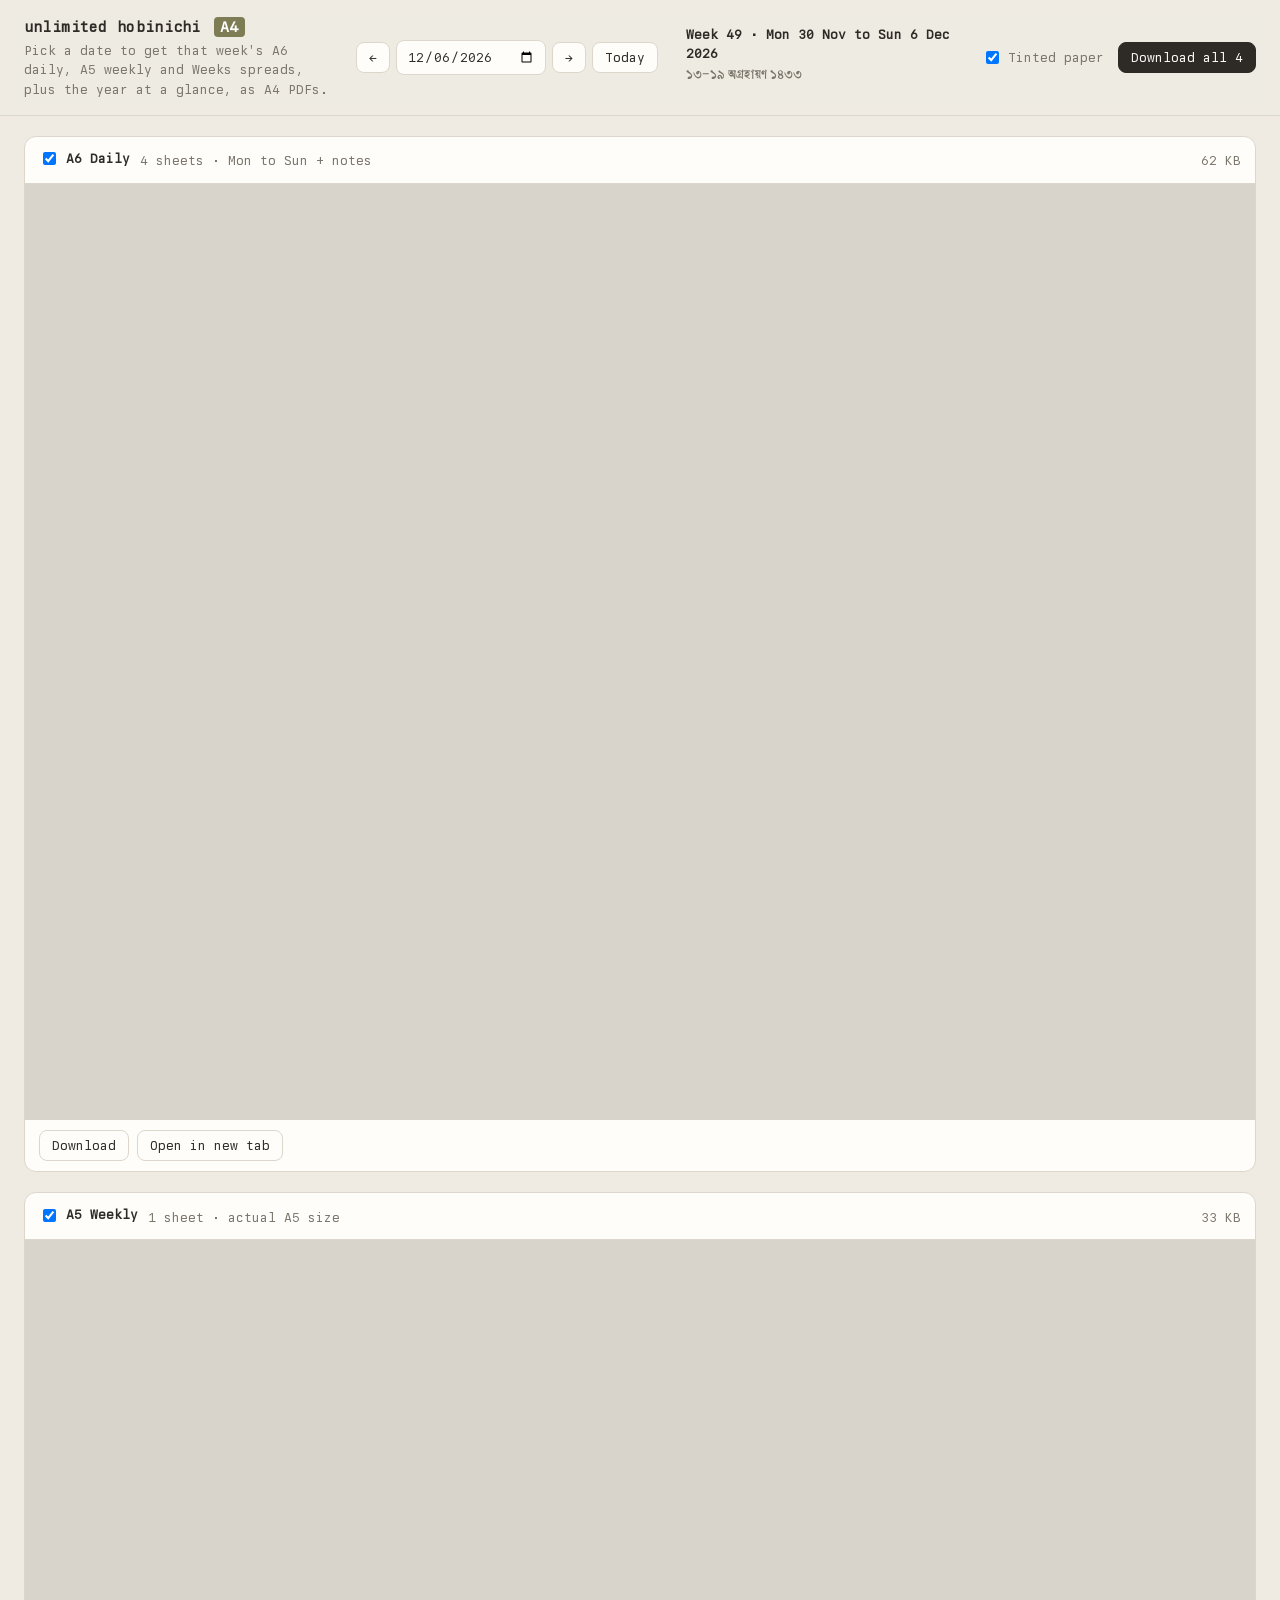
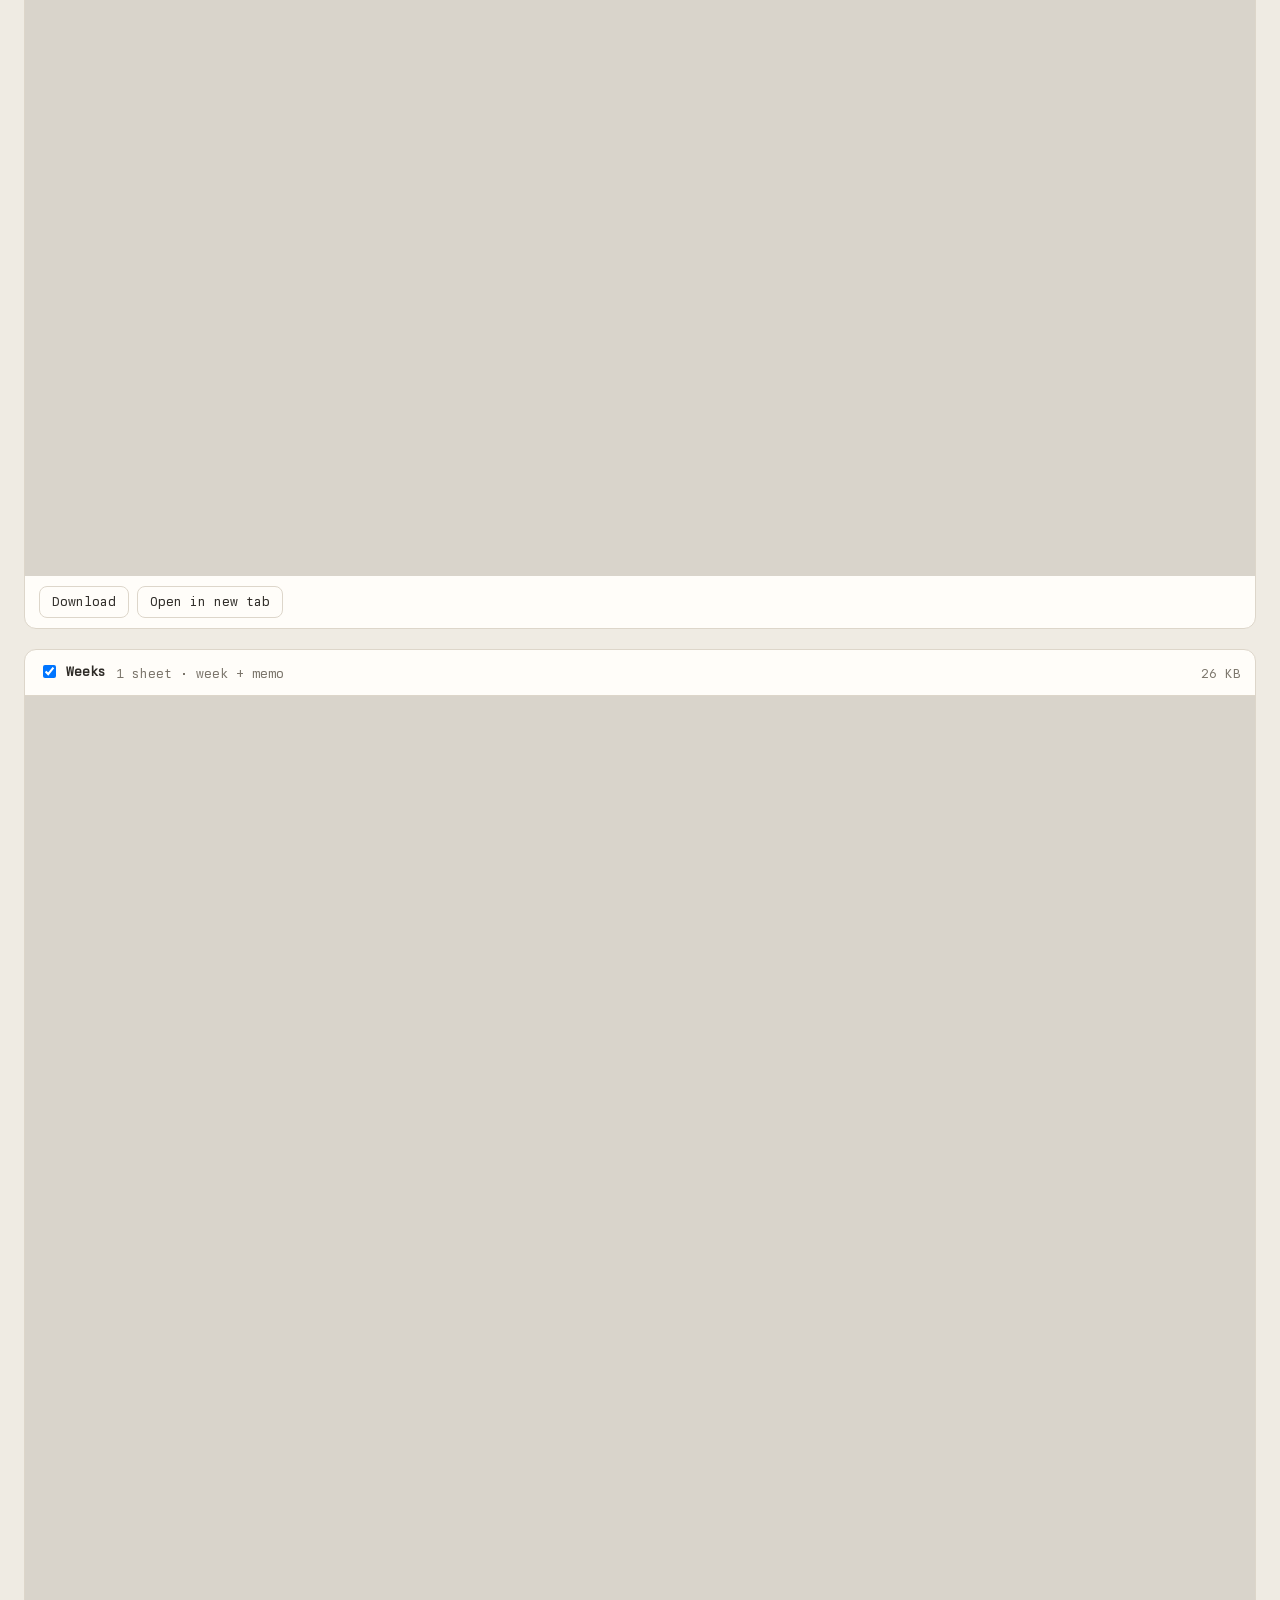
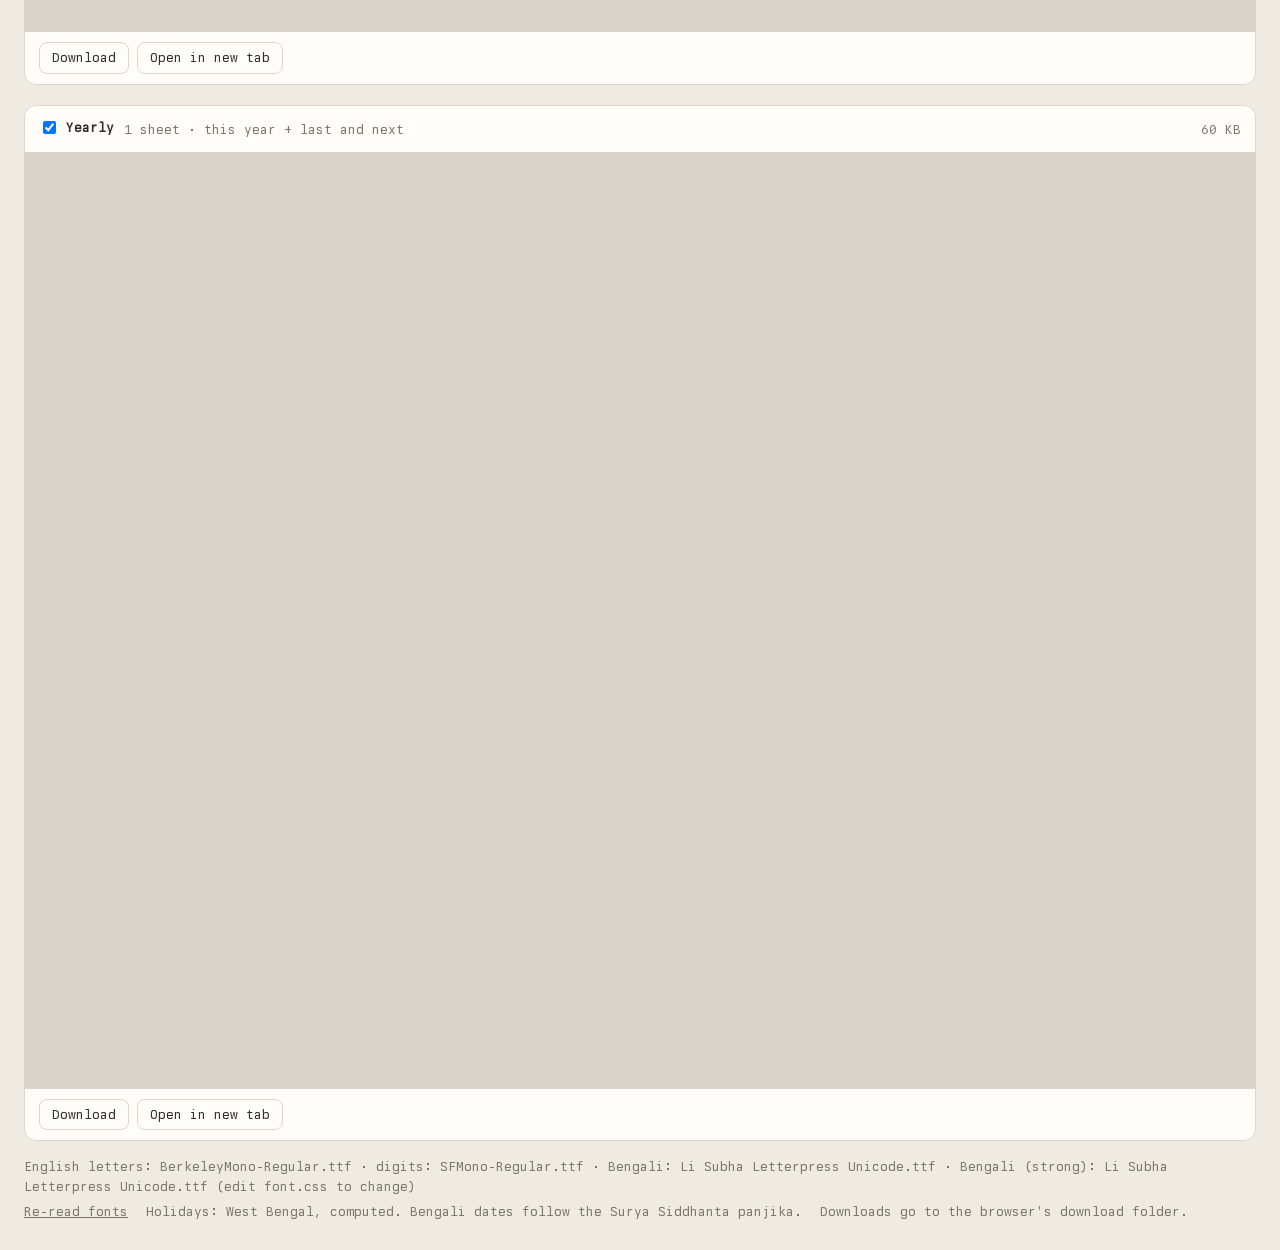
==== hobinichi/index.html @ 9d8c0476 "created unlimited hobinichi planner" ====
<!doctype html>
<html lang="en">
<head>
<meta charset="utf-8">
<meta name="viewport" content="width=device-width, initial-scale=1">
<title>unlimited hobinichi</title>
<style>
  /* Defaults. font.css (next to this file) overrides them. */
  :root {
    --font-latin: url("fonts/BerkeleyMono-Regular.ttf");
    --font-numerals: url("fonts/SFMono-Regular.ttf");
    --font-bengali: url("fonts/ShurjoMistu-Regular.ttf");
    --font-bengali-strong: url("fonts/ShurjoMistu-Medium.ttf");
  }
</style>
<link rel="stylesheet" href="font.css">
<style>
  :root {
    --bg: #efebe3;
    --card: #fffdf9;
    --ink: #2e2b27;
    --muted: #7a746a;
    --line: #ddd6ca;
    --olive: #7e7c55;
    --red: #c53f30;
    --mono: "Planner Numerals", "Planner Latin", ui-monospace, "SF Mono", Menlo, monospace;
    --bengali: "Planner Bengali", "Noto Sans Bengali", "Bangla Sangam MN", sans-serif;
  }
  * { box-sizing: border-box; }
  html, body { margin: 0; }
  body { background: var(--bg); color: var(--ink); font: 13px/1.5 var(--mono); -webkit-font-smoothing: antialiased; }
  .bn { font-family: var(--bengali); }
  button, input, label.button { font: inherit; color: inherit; }
  button, label.button {
    border: 1px solid var(--line); background: var(--card); border-radius: 8px; padding: 7px 12px;
    cursor: pointer; white-space: nowrap; line-height: 1.2;
  }
  button:hover, label.button:hover { border-color: #b9b0a1; }
  button:disabled { opacity: .45; cursor: default; }
  button.primary { background: var(--ink); color: #fffdf9; border-color: var(--ink); }
  button.link { border: 0; background: none; padding: 0; text-decoration: underline; color: var(--muted); }

  .top {
    position: sticky; top: 0; z-index: 2; background: rgba(239, 235, 227, .94); backdrop-filter: blur(6px);
    border-bottom: 1px solid var(--line); padding: 16px 24px;
    display: grid; grid-template-columns: auto auto 1fr auto; gap: 16px 28px; align-items: center;
  }
  .brand h1 { margin: 0; font-size: 15px; letter-spacing: .02em; }
  .brand h1 span { background: var(--olive); color: #fff; padding: 1px 6px; border-radius: 4px; margin-left: 4px; }
  .brand p { margin: 2px 0 0; color: var(--muted); max-width: 38ch; }
  .controls { display: flex; gap: 6px; align-items: center; }
  .controls input[type=date] {
    border: 1px solid var(--line); background: var(--card); border-radius: 8px; padding: 6px 10px; min-width: 150px;
  }
  .week #week-title { font-weight: 600; }
  .week #week-bengali { color: var(--muted); font-size: 14px; }
  .events { list-style: none; margin: 6px 0 0; padding: 0; display: flex; flex-wrap: wrap; gap: 6px; }
  .events li { border: 1px solid var(--line); border-radius: 999px; padding: 1px 9px; background: var(--card); color: var(--muted); }
  .events li.holiday { color: var(--red); border-color: #e7c0b9; }
  .events li .bn { font-size: 13.5px; }
  .actions { display: flex; gap: 14px; align-items: center; justify-content: flex-end; }
  .toggle { display: flex; gap: 6px; align-items: center; color: var(--muted); cursor: pointer; }

  .notice, .error {
    margin: 16px 24px 0; padding: 12px 16px; border-radius: 10px; border: 1px solid #e3cf9b; background: #fbf3dc;
  }
  .notice p { margin: 0 0 10px; }
  .notice .row { display: flex; gap: 8px; flex-wrap: wrap; }
  .error { border-color: #e7c0b9; background: #fbe9e5; color: #8c2b20; }

  .cards {
    display: grid; gap: 20px; padding: 20px 24px 8px;
    grid-template-columns: repeat(auto-fill, minmax(min(100%, 640px), 1fr));
  }
  .card { background: var(--card); border: 1px solid var(--line); border-radius: 12px; overflow: hidden; display: flex; flex-direction: column; }
  .card > header { display: flex; align-items: baseline; gap: 10px; padding: 12px 14px; border-bottom: 1px solid var(--line); }
  .card > header label { display: flex; gap: 7px; align-items: center; cursor: pointer; }
  .card .meta { color: var(--muted); }
  .card .status { margin-left: auto; color: var(--muted); }
  .viewer { position: relative; aspect-ratio: 297 / 226; background: #d9d4cb; }
  .viewer iframe { position: absolute; inset: 0; width: 100%; height: 100%; border: 0; }
  .viewer .veil {
    position: absolute; inset: 0; display: none; place-items: center; color: var(--muted);
    background: repeating-linear-gradient(-45deg, #e6e1d8 0 12px, #ebe6dd 12px 24px);
  }
  .card.busy .veil { display: grid; }
  .card > footer { display: flex; gap: 8px; padding: 10px 14px; }

  .foot { padding: 8px 24px 28px; color: var(--muted); display: flex; flex-wrap: wrap; gap: 6px 18px; }

  @media (max-width: 1100px) {
    .top { grid-template-columns: 1fr auto; }
    .week { grid-column: 1 / -1; }
  }
</style>
</head>
<body>
<header class="top">
  <div class="brand">
    <h1>unlimited hobinichi <span>A4</span></h1>
    <p>Pick a date to get that week's A6 daily, A5 weekly and Weeks spreads, plus the year at a glance, as A4 PDFs.</p>
  </div>
  <div class="controls">
    <button id="prev" title="Previous week (←)" aria-label="Previous week">←</button>
    <input id="date" type="date" aria-label="Date">
    <button id="next" title="Next week (→)" aria-label="Next week">→</button>
    <button id="today">Today</button>
  </div>
  <div class="week">
    <div id="week-title"></div>
    <div id="week-bengali" class="bn"></div>
    <ul id="week-events" class="events" hidden></ul>
  </div>
  <div class="actions">
    <label class="toggle"><input id="tint" type="checkbox" checked> Tinted paper</label>
    <button id="download-selected" class="primary" disabled>Download all 4</button>
  </div>
</header>

<section id="fonts-panel" class="notice" hidden>
  <p id="fonts-message"></p>
  <div class="row">
    <button id="fonts-allow" class="primary" hidden>Allow access to installed fonts</button>
    <label class="button">Choose font files…<input id="fonts-pick" type="file" accept=".ttf,.otf" multiple hidden></label>
  </div>
</section>
<p id="error" class="error" hidden></p>

<main class="cards">
  <article class="card" data-kind="daily">
    <header>
      <label><input class="pick" type="checkbox" checked> <strong>A6 Daily</strong></label>
      <span class="meta">4 sheets · Mon to Sun + notes</span>
      <span class="status"></span>
    </header>
    <div class="viewer"><iframe title="A6 daily PDF"></iframe><div class="veil">Building…</div></div>
    <footer><button class="download">Download</button><button class="open">Open in new tab</button></footer>
  </article>
  <article class="card" data-kind="a5">
    <header>
      <label><input class="pick" type="checkbox" checked> <strong>A5 Weekly</strong></label>
      <span class="meta">1 sheet · actual A5 size</span>
      <span class="status"></span>
    </header>
    <div class="viewer"><iframe title="A5 weekly PDF"></iframe><div class="veil">Building…</div></div>
    <footer><button class="download">Download</button><button class="open">Open in new tab</button></footer>
  </article>
  <article class="card" data-kind="weeks">
    <header>
      <label><input class="pick" type="checkbox" checked> <strong>Weeks</strong></label>
      <span class="meta">1 sheet · week + memo</span>
      <span class="status"></span>
    </header>
    <div class="viewer"><iframe title="Weeks PDF"></iframe><div class="veil">Building…</div></div>
    <footer><button class="download">Download</button><button class="open">Open in new tab</button></footer>
  </article>
  <article class="card" data-kind="yearly">
    <header>
      <label><input class="pick" type="checkbox" checked> <strong>Yearly</strong></label>
      <span class="meta">1 sheet · this year + last and next</span>
      <span class="status"></span>
    </header>
    <div class="viewer"><iframe title="Yearly PDF"></iframe><div class="veil">Building…</div></div>
    <footer><button class="download">Download</button><button class="open">Open in new tab</button></footer>
  </article>
</main>

<footer class="foot">
  <span id="fonts-in-use"></span>
  <button id="fonts-reload" class="link">Re-read fonts</button>
  <span>Holidays: West Bengal, computed. Bengali dates follow the Surya Siddhanta panjika.</span>
  <span>Downloads go to the browser's download folder.</span>
</footer>

<script src="lib/regenerator-runtime.js"></script>
<script src="lib/pdf-lib.min.js"></script>
<script src="lib/fontkit.umd.min.js"></script>
<script src="lib/astronomy.browser.min.js"></script>
<script src="fonts/fonts.js"></script>
<script>
/* ==========================================================================
   Calendar engine: civil days, moon phases, tithi, Bengali (Bangabda) dates,
   amanta lunar months and Bengali / Indian holidays. All civil dates are IST.
   Astronomy comes from astronomy-engine (global `Astronomy`).
   ========================================================================== */
(function (global) {
  'use strict';
  const A = global.Astronomy;
  if (!A) return;
  const DAY = 86400000;
  const IST = 330; // minutes east of UTC
  const KOLKATA = new A.Observer(22.5726, 88.3639, 10);
  const SIGHTING = new A.Observer(26.8467, 80.9462, 120); // Lucknow: reference for crescent sighting
  const SYNODIC = 29.530588853;
  const LUNATION0 = Date.UTC(2000, 0, 6, 18, 14); // Meeus lunation k = 0

  // ---- civil day numbers (days since 1970-01-01, IST) ----
  const dn = (y, m, d) => Math.floor(Date.UTC(y, m - 1, d) / DAY);
  const ymd = (n) => {
    const t = new Date(n * DAY);
    return { y: t.getUTCFullYear(), m: t.getUTCMonth() + 1, d: t.getUTCDate(), wd: t.getUTCDay() };
  };
  const istDay = (date) => Math.floor((date.getTime() + IST * 60000) / DAY);
  const istTime = (n, hours) => new Date(n * DAY + (hours * 60 - IST) * 60000);
  const mondayOf = (n) => n - ((ymd(n).wd + 6) % 7);
  const isLeap = (y) => (y % 4 === 0 && y % 100 !== 0) || y % 400 === 0;
  const daysInMonth = (y, m) => [31, isLeap(y) ? 29 : 28, 31, 30, 31, 30, 31, 31, 30, 31, 30, 31][m - 1];
  const dayOfYear = (n) => { const { y } = ymd(n); return n - dn(y, 1, 1) + 1; };
  function isoWeek(n) {
    const thursday = mondayOf(n) + 3;
    const y = ymd(thursday).y;
    return { week: Math.floor((thursday - dn(y, 1, 1)) / 7) + 1, year: y };
  }
  const ordinal = (k) => {
    const s = (k % 100 >= 11 && k % 100 <= 13) ? 'th' : ({ 1: 'st', 2: 'nd', 3: 'rd' }[k % 10] || 'th');
    return k + s;
  };

  // ---- sun & moon helpers ----
  const memo = new Map();
  const cached = (key, fn) => { if (!memo.has(key)) memo.set(key, fn()); return memo.get(key); };

  function riseSet(observer, tag, n, dir) {
    return cached(`rs:${tag}:${n}:${dir}`, () => {
      const r = A.SearchRiseSet(A.Body.Sun, observer, dir, istTime(n, dir > 0 ? 0 : 6), 1.2);
      return r ? r.date : istTime(n, dir > 0 ? 6 : 18);
    });
  }
  const DELHI = new A.Observer(28.6139, 77.209, 216);
  const sunrise = (n) => riseSet(KOLKATA, 'kol', n, +1);
  const sunset = (n) => riseSet(KOLKATA, 'kol', n, -1);

  // Lahiri (Chitrapaksha) ayanamsa, IAU 2006 precession from the 1956 definition.
  function ayanamsa(date) {
    const T = A.MakeTime(date).tt / 36525;
    return 23.857071 + (5028.796195 * T + 1.1054348 * T * T) / 3600;
  }
  const siderealSun = (date) => (A.SunPosition(date).elon - ayanamsa(date) + 720) % 360;
  const elongation = (date) => A.MoonPhase(date); // moon − sun, 0..360

  function nextPhase(angle, from, days = 32) {
    const r = A.SearchMoonPhase(angle % 360, from, days);
    return r ? r.date : null;
  }

  // ---- Bengali solar calendar (as printed in West Bengal panjikas) ----
  // Sankrantis follow the Surya Siddhanta; a month begins on the civil day of the
  // first Kolkata sunrise after its sankranti.
  const BN_MONTHS = ['বৈশাখ', 'জ্যৈষ্ঠ', 'আষাঢ়', 'শ্রাবণ', 'ভাদ্র', 'আশ্বিন', 'কার্তিক', 'অগ্রহায়ণ', 'পৌষ', 'মাঘ', 'ফাল্গুন', 'চৈত্র'];
  // Approximate Gregorian (month, day) of each sign's sankranti, Mesha first.
  const SANKRANTI_APPROX = [[4, 14], [5, 15], [6, 15], [7, 16], [8, 17], [9, 17], [10, 17], [11, 16], [12, 16], [1, 14], [2, 13], [3, 14]];
  const SS_YEAR = 1577917828 / 4320000;          // sidereal year, days
  const SS_EPOCH = 588465.5 - 75.7683 / 360;     // Kali epoch, midnight at Ujjain (JD, UT)
  const SS_APOGEE = 77.11;                       // sun's mandocca, degrees
  const RAD = Math.PI / 180;
  const jdOf = (date) => date.getTime() / DAY + 2440587.5;
  const dateOfJd = (jd) => new Date((jd - 2440587.5) * DAY);
  function ssSun(jd) {
    const mean = (((jd - SS_EPOCH) / SS_YEAR) % 1) * 360;
    const k = (mean - SS_APOGEE) * RAD;
    const epicycle = 14 - (20 / 60) * Math.abs(Math.sin(k));
    return (mean - Math.asin((epicycle / 360) * Math.sin(k)) / RAD + 360) % 360;
  }
  function ssSankranti(sign, approx) {
    let lo = jdOf(approx) - 8, hi = jdOf(approx) + 8;
    const f = (jd) => ((ssSun(jd) - 30 * sign + 540) % 360) - 180;
    for (let i = 0; i < 50; i++) { const mid = (lo + hi) / 2; if (f(mid) < 0) lo = mid; else hi = mid; }
    return dateOfJd((lo + hi) / 2);
  }

  function sankrantisOfYear(y) {
    return cached(`sk:${y}`, () => {
      const list = [];
      for (let r = 0; r < 12; r++) {
        const [m, d] = SANKRANTI_APPROX[r];
        const time = ssSankranti(r, istTime(dn(y, m, d), 12));
        const day = istDay(time);
        const monthStart = time < sunrise(day) ? day : day + 1;
        const bsYear = r <= 8 ? y - 593 : y - 594;
        list.push({ sign: r, time, day, monthStart, month: r, bsYear });
      }
      return list.sort((a, b) => a.day - b.day);
    });
  }

  function bengaliDate(n) {
    const { y } = ymd(n);
    const starts = [...sankrantisOfYear(y - 1), ...sankrantisOfYear(y)].filter((s) => s.monthStart <= n);
    const s = starts[starts.length - 1];
    const nextStarts = [...sankrantisOfYear(y), ...sankrantisOfYear(y + 1)].filter((x) => x.monthStart > n);
    const next = nextStarts[0];
    return { day: n - s.monthStart + 1, month: s.month, year: s.bsYear, length: next.monthStart - s.monthStart, lastDay: next.monthStart - 1 === n };
  }
  const bangabda = (n) => bengaliDate(n).year;

  // ---- tithi & amanta lunar months ----
  const TITHI_BN = ['প্রতিপদ', 'দ্বিতীয়া', 'তৃতীয়া', 'চতুর্থী', 'পঞ্চমী', 'ষষ্ঠী', 'সপ্তমী', 'অষ্টমী', 'নবমী', 'দশমী', 'একাদশী', 'দ্বাদশী', 'ত্রয়োদশী', 'চতুর্দশী'];
  const LUNAR_BN = ['চৈত্র', 'বৈশাখ', 'জ্যৈষ্ঠ', 'আষাঢ়', 'শ্রাবণ', 'ভাদ্র', 'আশ্বিন', 'কার্তিক', 'অগ্রহায়ণ', 'পৌষ', 'মাঘ', 'ফাল্গুন'];

  const tithiAt = (date) => Math.floor(elongation(date) / 12) + 1; // 1..30
  function tithiOfDay(n) {
    return cached(`tithi:${n}`, () => {
      const t = tithiAt(sunrise(n));
      return { tithi: t, paksha: t <= 15 ? 'shukla' : 'krishna' };
    });
  }
  function tithiLabel(t, { short = false } = {}) {
    if (t === 15) return 'পূর্ণিমা';
    if (t === 30) return 'অমাবস্যা';
    const name = TITHI_BN[(t - 1) % 15];
    if (short) return name;
    return (t <= 15 ? 'শুক্লা ' : 'কৃষ্ণা ') + name;
  }

  // New moons whose start lies in [fromDay, toDay].
  function newMoonsBetween(fromDay, toDay) {
    return cached(`nm:${fromDay}:${toDay}`, () => {
      const out = [];
      let t = nextPhase(0, istTime(fromDay, 0), 31);
      while (t && istDay(t) <= toDay) { out.push(t); t = nextPhase(0, new Date(t.getTime() + DAY), 31); }
      return out;
    });
  }

  // Amanta lunar months starting around year y (with adhika detection).
  function lunarMonthsOfYear(y) {
    return cached(`lm:${y}`, () => {
      const moons = newMoonsBetween(dn(y - 1, 11, 1), dn(y + 1, 2, 15));
      const months = [];
      for (let i = 0; i + 1 < moons.length; i++) {
        const r1 = Math.floor(siderealSun(moons[i]) / 30);
        const r2 = Math.floor(siderealSun(moons[i + 1]) / 30);
        months.push({ start: moons[i], end: moons[i + 1], index: (r1 + 1) % 12, adhika: r1 === r2 });
      }
      return months;
    });
  }

  // Interval [start, end) of tithi `t` inside a lunar month.
  function tithiInterval(month, t) {
    const start = t === 1 ? month.start : nextPhase(12 * (t - 1), new Date(month.start.getTime() - 2 * 3600000), 32);
    const end = t === 30 ? month.end : nextPhase(12 * t, start, 3);
    return { start, end };
  }

  const dayWindow = (n, kind) => {
    const r = sunrise(n), s = sunset(n), len = s - r;
    switch (kind) {
      case 'purvahna': return [r, new Date(r.getTime() + len / 2)];
      case 'madhyahna': return [new Date(r.getTime() + len * 2 / 5), new Date(r.getTime() + len * 3 / 5)];
      case 'aparahna': return [new Date(r.getTime() + len * 3 / 5), new Date(r.getTime() + len * 4 / 5)];
      case 'pradosh': return [s, new Date(s.getTime() + 2.4 * 3600000)];
      default: return null;
    }
  };

  // Choose the civil day on which a tithi is observed, by the given kala rule.
  function observeDay({ start, end }, rule) {
    const first = istDay(start) - 1, last = istDay(end) + 1;
    const days = [];
    for (let n = first; n <= last; n++) days.push(n);
    const within = (t) => t >= start && t < end;
    const udaya = () => days.find((n) => within(sunrise(n))) ?? istDay(start);
    if (rule === 'udaya') return udaya();
    if (rule === 'udaya-delhi') return days.find((n) => within(riseSet(DELHI, 'del', n, +1))) ?? udaya();
    if (rule === 'sunset') return days.find((n) => within(sunset(n))) ?? udaya();
    if (rule === 'nishita') {
      const mid = (n) => new Date((sunset(n).getTime() + sunrise(n + 1).getTime()) / 2);
      return days.find((n) => within(mid(n))) ?? udaya();
    }
    let best = null, bestOverlap = 0;
    for (const n of days) {
      const [a, b] = dayWindow(n, rule);
      const overlap = Math.min(b, end) - Math.max(a, start);
      if (overlap > bestOverlap + 60000) { best = n; bestOverlap = overlap; }
    }
    return best ?? udaya();
  }

  // ---- Islamic months (India: crescent sighted the evening after conjunction) ----
  function crescentVisible(evening, conj) {
    const ageH = (evening - conj) / 3600000;
    if (ageH < 0) return false;
    const eq = A.Equator(A.Body.Moon, evening, SIGHTING, true, true);
    const alt = A.Horizon(evening, SIGHTING, eq.ra, eq.dec, 'normal').altitude;
    return ageH >= 20 && alt >= 6;
  }
  function islamicMonthStart(k) {
    return cached(`hijri:${k}`, () => {
      const approx = new Date(LUNATION0 + k * SYNODIC * DAY);
      const conj = nextPhase(0, new Date(approx.getTime() - 3 * DAY), 7);
      const d0 = istDay(conj);
      for (let n = d0; n < d0 + 4; n++) {
        const ss = riseSet(SIGHTING, 'lko', n, -1);
        if (crescentVisible(ss, conj)) return n + 1;
      }
      return d0 + 2;
    });
  }
  const hijriOf = (k) => { const M = 17037 + k; return { year: Math.floor(M / 12) + 1, month: (M % 12) + 1 }; };

  function easter(y) {
    const a = y % 19, b = Math.floor(y / 100), c = y % 100, d = Math.floor(b / 4), e = b % 4;
    const f = Math.floor((b + 8) / 25), g = Math.floor((b - f + 1) / 3);
    const h = (19 * a + b - d - g + 15) % 30, i = Math.floor(c / 4), k = c % 4;
    const l = (32 + 2 * e + 2 * i - h - k) % 7, m = Math.floor((a + 11 * h + 22 * l) / 451);
    const month = Math.floor((h + l - 7 * m + 114) / 31), day = ((h + l - 7 * m + 114) % 31) + 1;
    return dn(y, month, day);
  }

  // ---- holidays & observances ----
  // kind: 'holiday' (shown in red) or 'observance' (label only)
  const LUNAR_FESTIVALS = [
    { month: 10, tithi: 5, rule: 'purvahna', name: 'সরস্বতী পূজা', kind: 'holiday' },
    { month: 10, tithi: 29, rule: 'nishita', name: 'শিবরাত্রি', kind: 'observance' },
    { month: 11, tithi: 15, rule: 'udaya', name: 'দোলযাত্রা', kind: 'holiday' },
    { month: 0, tithi: 9, rule: 'madhyahna', name: 'রামনবমী', kind: 'holiday' },
    { month: 0, tithi: 13, rule: 'udaya', name: 'মহাবীর জয়ন্তী', kind: 'holiday' },
    { month: 1, tithi: 3, rule: 'purvahna', name: 'অক্ষয় তৃতীয়া', kind: 'observance' },
    { month: 1, tithi: 15, rule: 'udaya', name: 'বুদ্ধ পূর্ণিমা', kind: 'holiday' },
    { month: 2, tithi: 6, rule: 'udaya', name: 'জামাইষষ্ঠী', kind: 'observance' },
    { month: 3, tithi: 2, rule: 'udaya', name: 'রথযাত্রা', kind: 'observance' },
    { month: 4, tithi: 15, rule: 'udaya', name: 'রাখী পূর্ণিমা', kind: 'observance' },
    { month: 4, tithi: 23, rule: 'udaya', name: 'জন্মাষ্টমী', kind: 'holiday' },
    { month: 5, tithi: 30, rule: 'udaya', name: 'মহালয়া', kind: 'holiday' },
    { month: 6, tithi: 7, rule: 'udaya', name: 'মহাসপ্তমী', kind: 'holiday' },
    { month: 6, tithi: 8, rule: 'udaya', name: 'মহাষ্টমী', kind: 'holiday' },
    { month: 6, tithi: 9, rule: 'aparahna', name: 'মহানবমী', kind: 'holiday' },
    { month: 6, tithi: 10, rule: 'aparahna', name: 'বিজয়া দশমী', kind: 'holiday' },
    { month: 6, tithi: 15, rule: 'nishita', name: 'লক্ষ্মীপূজা', kind: 'holiday' },
    { month: 6, tithi: 30, rule: 'nishita', name: 'কালীপূজা', kind: 'holiday' },
    { month: 7, tithi: 2, rule: 'udaya', name: 'ভাইফোঁটা', kind: 'holiday' },
    { month: 7, tithi: 6, rule: 'udaya-delhi', name: 'ছট পূজা', kind: 'holiday' },
    { month: 7, tithi: 9, rule: 'udaya', name: 'জগদ্ধাত্রী পূজা', kind: 'observance' },
    { month: 7, tithi: 15, rule: 'udaya', name: 'গুরু নানক জয়ন্তী', kind: 'holiday' },
  ];
  const FIXED = [
    [1, 1, 'ইংরেজি নববর্ষ', 'observance'],
    [1, 23, 'নেতাজি জয়ন্তী', 'holiday'],
    [1, 26, 'প্রজাতন্ত্র দিবস', 'holiday'],
    [4, 14, 'আম্বেদকর জয়ন্তী', 'holiday'],
    [5, 1, 'মে দিবস', 'holiday'],
    [8, 15, 'স্বাধীনতা দিবস', 'holiday'],
    [10, 2, 'গান্ধী জয়ন্তী', 'holiday'],
    [12, 25, 'বড়দিন', 'holiday'],
  ];

  function holidaysOfYear(y) {
    return cached(`hol:${y}`, () => {
      const list = [];
      const add = (n, name, kind) => { if (ymd(n).y === y) list.push({ n, name, kind }); };
      for (const [m, d, name, kind] of FIXED) add(dn(y, m, d), name, kind);
      add(easter(y) - 2, 'গুড ফ্রাইডে', 'holiday');

      // Bengali solar calendar days (sankranti = last day of a month)
      for (const yy of [y - 1, y, y + 1]) {
        for (const s of sankrantisOfYear(yy)) {
          const lastOfPrev = s.monthStart - 1;
          if (s.sign === 0) {
            add(s.monthStart, 'পয়লা বৈশাখ', 'holiday');
            add(s.monthStart + 24, 'রবীন্দ্র জয়ন্তী', 'holiday');
            add(lastOfPrev, 'চৈত্র সংক্রান্তি', 'observance');
          }
          if (s.sign === 1) add(s.monthStart + 10, 'নজরুল জয়ন্তী', 'observance');
          if (s.sign === 9) add(lastOfPrev, 'পৌষ সংক্রান্তি', 'observance');
          if (s.sign === 5) add(lastOfPrev, 'বিশ্বকর্মা পূজা', 'holiday');
        }
      }

      // Lunisolar festivals
      for (const yy of [y - 1, y, y + 1]) {
        for (const month of lunarMonthsOfYear(yy)) {
          if (month.adhika) continue;
          for (const f of LUNAR_FESTIVALS) {
            if (f.month !== month.index) continue;
            const n = observeDay(tithiInterval(month, f.tithi), f.rule);
            add(n, f.name, f.kind);
            if (f.name === 'কালীপূজা') add(n - 1, 'ভূত চতুর্দশী', 'observance');
            if (f.name === 'মহাসপ্তমী') add(n - 1, 'দুর্গাষষ্ঠী', 'holiday');
          }
        }
      }

      // Islamic (India)
      const k0 = Math.floor((Date.UTC(y - 1, 10, 1) - LUNATION0) / (SYNODIC * DAY));
      for (let k = k0; k < k0 + 16; k++) {
        const { month } = hijriOf(k);
        const start = islamicMonthStart(k);
        if (month === 10) add(start, 'ঈদ-উল-ফিতর', 'holiday');
        if (month === 12) add(start + 9, 'ঈদ-উজ-জোহা', 'holiday');
        if (month === 1) add(start + 9, 'মহরম', 'holiday');
        if (month === 3) add(start + 11, 'ফতেহা-দোয়াজ-দহম', 'holiday');
      }

      // de-duplicate (same day & name can be produced from adjacent years)
      const seen = new Set();
      return list.filter((h) => { const key = h.n + h.name; if (seen.has(key)) return false; seen.add(key); return true; })
        .sort((a, b) => a.n - b.n);
    });
  }
  function eventsOn(n) {
    const out = holidaysOfYear(ymd(n).y).filter((h) => h.n === n);
    return out.sort((a, b) => (a.kind === b.kind ? 0 : a.kind === 'holiday' ? -1 : 1));
  }
  const isHoliday = (n) => eventsOn(n).some((h) => h.kind === 'holiday');

  // ---- moon phase for a civil day (for the little moon icons) ----
  function moonOfDay(n) {
    return cached(`moon:${n}`, () => {
      const angle = elongation(istTime(n, 12));
      let quarter = null;
      const q = A.SearchMoonQuarter(istTime(n, 0));
      if (q && istDay(q.time.date) === n) quarter = q.quarter;
      return { angle, quarter };
    });
  }

  global.Cal = {
    dn, ymd, istDay, istTime, mondayOf, daysInMonth, dayOfYear, isoWeek, ordinal, isLeap,
    sunrise, sunset, ayanamsa, siderealSun, sankrantisOfYear, bengaliDate, bangabda, BN_MONTHS,
    tithiOfDay, tithiLabel, lunarMonthsOfYear, tithiInterval, observeDay, LUNAR_BN,
    islamicMonthStart, hijriOf, easter, holidaysOfYear, eventsOn, isHoliday, moonOfDay,
  };
})(typeof window !== 'undefined' ? window : globalThis);
</script>
<script>
/* Public-domain Bengali quotes for the "today's words" strip (Hobonichi's own
   quotes are copyrighted, so these stand in for them). */
(function (global) {
  'use strict';
  const RT = 'রবীন্দ্রনাথ ঠাকুর';
  const QUOTES = [
    { t: ['যদি তোর ডাক শুনে কেউ না আসে', 'তবে একলা চলো রে।'], a: RT },
    { t: ['চিত্ত যেথা ভয়শূন্য, উচ্চ যেথা শির,', 'জ্ঞান যেথা মুক্ত,'], a: RT, s: 'নৈবেদ্য' },
    { t: ['আকাশভরা সূর্য-তারা, বিশ্বভরা প্রাণ,', 'তাহারি মাঝখানে আমি পেয়েছি মোর স্থান,', 'বিস্ময়ে তাই জাগে আমার গান।'], a: RT },
    { t: ['বিপদে মোরে রক্ষা করো', 'এ নহে মোর প্রার্থনা—', 'বিপদে আমি না যেন করি ভয়।'], a: RT, s: 'গীতাঞ্জলি' },
    { t: ['মরিতে চাহি না আমি সুন্দর ভুবনে,', 'মানবের মাঝে আমি বাঁচিবারে চাই।'], a: RT, s: 'কড়ি ও কোমল' },
    { t: ['সহজ কথা লিখতে আমায় কহ যে,', 'সহজ কথা যায় না লেখা সহজে।'], a: RT },
    { t: ['আলো আমার, আলো ওগো,', 'আলো ভুবন-ভরা।'], a: RT },
    { t: ['এসো হে বৈশাখ, এসো এসো।', 'তাপসনিশ্বাসবায়ে মুমূর্ষুরে দাও উড়ায়ে,', 'বৎসরের আবর্জনা দূর হয়ে যাক।'], a: RT, only: 'boishakh' },
    { t: ['পুরানো সেই দিনের কথা', 'ভুলবি কি রে হায়।'], a: RT },
    { t: ['আমরা সবাই রাজা আমাদের এই', 'রাজার রাজত্বে—'], a: RT },
    { t: ['মেঘের কোলে রোদ হেসেছে,', 'বাদল গেছে টুটি।', 'আজ আমাদের ছুটি ও ভাই,', 'আজ আমাদের ছুটি।'], a: RT, only: 'pujo' },
    { t: ['আজি এ প্রভাতে রবির কর', 'কেমনে পশিল প্রাণের ’পর,'], a: RT, s: 'নির্ঝরের স্বপ্নভঙ্গ' },
    { t: ['আমার মাথা নত করে দাও হে তোমার', 'চরণধুলার তলে।'], a: RT, s: 'গীতাঞ্জলি' },
    { t: ['জীবন যখন শুকায়ে যায়', 'করুণাধারায় এসো।'], a: RT, s: 'গীতাঞ্জলি' },
    { t: ['আগুনের পরশমণি ছোঁয়াও প্রাণে,', 'এ জীবন পুণ্য করো দহন-দানে।'], a: RT },
    { t: ['আমরা চলি সমুখপানে,', 'কে আমাদের বাঁধবে?'], a: RT },
    { t: ['ওরে গৃহবাসী, খোল্ দ্বার খোল্,', 'লাগল যে দোল।'], a: RT, only: 'dol' },
    { t: ['আমার সোনার বাংলা,', 'আমি তোমায় ভালোবাসি।'], a: RT },
    { t: ['আজি হতে শতবর্ষ পরে', 'কে তুমি পড়িছ বসি আমার কবিতাখানি', 'কৌতূহলভরে—'], a: RT, s: 'চিত্রা' },
    { t: ['বাংলার মাটি, বাংলার জল,', 'বাংলার বায়ু, বাংলার ফল—', 'পুণ্য হউক, পুণ্য হউক, পুণ্য হউক হে ভগবান।'], a: RT },
    { t: ['যেতে নাহি দিব। হায়,', 'তবু যেতে দিতে হয়,', 'তবু চলে যায়।'], a: RT, s: 'সোনার তরী' },
    { t: ['গ্রাম ছাড়া ওই রাঙা মাটির পথ', 'আমার মন ভুলায় রে।'], a: RT },
    { t: ['রাতের সব তারাই আছে', 'দিনের আলোর গভীরে।'], a: RT },
    { t: ['আমার এই পথ-চাওয়াতেই আনন্দ।'], a: RT },
    { t: ['মেঘের পরে মেঘ জমেছে,', 'আঁধার করে আসে।'], a: RT },
    { t: ['তোমার হল শুরু, আমার হল সারা—', 'তোমায় আমায় মিলে এমনি বহে ধারা।'], a: RT },
    { t: ['ভালোবাসি ভালোবাসি—', 'এই সুরে কাছে দূরে জলে স্থলে বাজায় বাঁশি।'], a: RT },
    { t: ['দাও ফিরে সে অরণ্য, লও এ নগর,'], a: RT, s: 'চৈতালি' },
    { t: ['ধনধান্য পুষ্প ভরা আমাদের এই বসুন্ধরা,', 'তাহার মাঝে আছে দেশ এক—', 'সকল দেশের সেরা;'], a: 'দ্বিজেন্দ্রলাল রায়' },
    { t: ['মোদের গরব, মোদের আশা,', 'আ মরি বাংলা ভাষা!'], a: 'অতুলপ্রসাদ সেন' },
    { t: ['আয় রে ভোলা খেয়াল-খোলা', 'স্বপনদোলা নাচিয়ে আয়,'], a: 'সুকুমার রায়', s: 'আবোল তাবোল' },
    { t: ['হাঁস ছিল, সজারু, (ব্যাকরণ মানি না),', 'হয়ে গেল ‘হাঁসজারু’ কেমনে তা জানি না।'], a: 'সুকুমার রায়', s: 'খিচুড়ি' },
    { t: ['শিবঠাকুরের আপন দেশে,', 'আইন কানুন সর্বনেশে!'], a: 'সুকুমার রায়', s: 'একুশে আইন' },
    { t: ['খাঁচার ভিতর অচিন পাখি', 'কেমনে আসে যায়।'], a: 'লালন ফকির' },
    { t: ['শুনহ মানুষ ভাই,', 'সবার উপরে মানুষ সত্য,', 'তাহার উপরে নাই।'], a: 'চণ্ডীদাস' },
    { t: ['বহুরূপে সম্মুখে তোমার, ছাড়ি কোথা খুঁজিছ ঈশ্বর?', 'জীবে প্রেম করে যেই জন,', 'সেই জন সেবিছে ঈশ্বর।'], a: 'স্বামী বিবেকানন্দ' },
    { t: ['মন রে, কৃষিকাজ জান না।', 'এমন মানব-জমিন রইল পতিত,', 'আবাদ করলে ফলত সোনা।'], a: 'রামপ্রসাদ সেন' },
    { t: ['দাঁড়াও পথিক-বর, জন্ম যদি তব', 'বঙ্গে! তিষ্ঠ ক্ষণকাল!'], a: 'মাইকেল মধুসূদন দত্ত' },
  ];
  // A few days get a fitting quote; seasonal ones never appear in the rotation.
  const BY_EVENT = {
    'পয়লা বৈশাখ': 'boishakh', 'দোলযাত্রা': 'dol',
    'মহাসপ্তমী': 'pujo', 'মহাষ্টমী': 'pujo', 'মহানবমী': 'pujo', 'বিজয়া দশমী': 'pujo',
    'রবীন্দ্র জয়ন্তী': 2, 'স্বাধীনতা দিবস': 1, 'প্রজাতন্ত্র দিবস': 28,
  };
  const ROTATION = QUOTES.filter((q) => !q.only);
  function quoteFor(n, events = []) {
    for (const e of events) {
      const key = BY_EVENT[e.name];
      if (key == null) continue;
      return typeof key === 'number' ? QUOTES[key] : QUOTES.find((q) => q.only === key);
    }
    const h = Math.imul(n ^ 0x5bd1e995, 2654435761) >>> 0;
    return ROTATION[h % ROTATION.length];
  }
  global.Quotes = { QUOTES, quoteFor };
})(typeof window !== 'undefined' ? window : globalThis);
</script>
<script>
/* ==========================================================================
   PDF renderer: three Hobonichi-style spreads on A4 landscape (pdf-lib).
   Every template is drawn in its own millimetre space (origin top-left, y down)
   and scaled onto one half of the A4 sheet.
   ========================================================================== */
(function (global) {
  'use strict';
  const L = global.PDFLib;
  const Cal = global.Cal;
  if (!L || !Cal) return;
  const Quotes = global.Quotes;
  const MM = 72 / 25.4;
  const SHEET_W = 297, SHEET_H = 210, HALF = SHEET_W / 2;

  const hex = (h) => L.rgb(parseInt(h.slice(1, 3), 16) / 255, parseInt(h.slice(3, 5), 16) / 255, parseInt(h.slice(5, 7), 16) / 255);
  const isBn = (cp) => (cp >= 0x0980 && cp <= 0x09ff) || cp === 0x200c || cp === 0x200d;
  const BN_DIGITS = '০১২৩৪৫৬৭৮৯';
  const bnNum = (v) => String(v).replace(/[0-9]/g, (d) => BN_DIGITS[d]);

  const WD_BN = ['রবি', 'সোম', 'মঙ্গল', 'বুধ', 'বৃহঃ', 'শুক্র', 'শনি'];
  const WD_BN_1 = ['র', 'সো', 'ম', 'বু', 'বৃ', 'শু', 'শ'];
  const WD_EN = ['SUN', 'MON', 'TUE', 'WED', 'THU', 'FRI', 'SAT'];
  const MONTH_EN = ['JANUARY', 'FEBRUARY', 'MARCH', 'APRIL', 'MAY', 'JUNE', 'JULY', 'AUGUST', 'SEPTEMBER', 'OCTOBER', 'NOVEMBER', 'DECEMBER'];
  const MON_EN = ['JAN', 'FEB', 'MAR', 'APR', 'MAY', 'JUN', 'JUL', 'AUG', 'SEP', 'OCT', 'NOV', 'DEC'];

  // ---- shaped text ---------------------------------------------------------
  // pdf-lib applies a font's substitutions (conjuncts, reph, vowel reordering)
  // but drops its mark positioning. Text whose marks need offsets is drawn glyph
  // by glyph at the positions fontkit computes.
  const shapeCache = new WeakMap(); // PDFFont -> Map(text -> shaped run)
  function shaped(pdfFont, text) {
    let runs = shapeCache.get(pdfFont);
    if (!runs) { runs = new Map(); shapeCache.set(pdfFont, runs); }
    let run = runs.get(text);
    if (!run) {
      const emb = pdfFont.embedder, r = emb.font.layout(text, emb.fontFeatures), upm = emb.font.unitsPerEm;
      const plain = r.positions.every((p, i) => !p.xOffset && !p.yOffset && p.xAdvance === r.glyphs[i].advanceWidth);
      run = { glyphs: r.glyphs, positions: r.positions, upm, plain, advance: r.positions.reduce((w, p) => w + p.xAdvance, 0) / upm };
      runs.set(text, run);
    }
    return run;
  }
  function glyphCode(pdfFont, glyph) {
    const emb = pdfFont.embedder;
    if (!emb.subset) return glyph.id;
    const id = emb.subset.includeGlyph(glyph); // same bookkeeping as pdf-lib's encodeText
    emb.glyphs[id - 1] = glyph;
    emb.glyphIdMap.set(glyph.id, id);
    emb.glyphCache.invalidate();
    return id;
  }
  function drawShaped(page, pdfFont, text, x, y, size, color, opacity) {
    const run = shaped(pdfFont, text);
    if (run.plain || opacity != null) {
      const o = { x, y, size, font: pdfFont, color };
      if (opacity != null) o.opacity = opacity;
      page.drawText(text, o);
      return;
    }
    page.setFont(pdfFont);
    const [, fontKey] = page.getFont();
    const k = size / run.upm;
    const ops = [L.pushGraphicsState(), L.setFillingColor(color), L.beginText(), L.setFontAndSize(fontKey, size)];
    let pen = 0;
    run.glyphs.forEach((g, i) => {
      const p = run.positions[i];
      ops.push(L.setTextMatrix(1, 0, 0, 1, x + (pen + p.xOffset) * k, y + p.yOffset * k));
      ops.push(L.showText(L.PDFHexString.of(glyphCode(pdfFont, g).toString(16).padStart(4, '0'))));
      pen += p.xAdvance;
    });
    ops.push(L.endText(), L.popGraphicsState());
    page.pushOperators(...ops);
  }

  // ---- drawing layer -------------------------------------------------------
  class Pen {
    constructor(page, fonts, { ox = 0, oy = 0, s = 1 } = {}) {
      Object.assign(this, { page, fonts, ox, oy, s });
      this.H = page.getHeight();
    }
    X(x) { return (this.ox + x * this.s) * MM; }
    Y(y) { return this.H - (this.oy + y * this.s) * MM; }

    line(x1, y1, x2, y2, { color = '#000000', w = 0.5, dot = 0, opacity } = {}) {
      const o = { start: { x: this.X(x1), y: this.Y(y1) }, end: { x: this.X(x2), y: this.Y(y2) }, thickness: w * this.s, color: hex(color) };
      if (opacity != null) o.opacity = opacity;
      if (dot) { o.dashArray = [0, dot * this.s * MM]; o.lineCap = L.LineCapStyle.Round; }
      this.page.drawLine(o);
    }
    rect(x, y, w, h, { fill, stroke, lw = 0.5, opacity } = {}) {
      const o = { x: this.X(x), y: this.Y(y + h), width: w * this.s * MM, height: h * this.s * MM, borderWidth: 0 };
      if (fill) o.color = hex(fill);
      if (stroke) { o.borderColor = hex(stroke); o.borderWidth = lw * this.s; }
      if (opacity != null) { o.opacity = opacity; o.borderOpacity = opacity; }
      this.page.drawRectangle(o);
    }
    path(d, { fill, stroke, lw = 0.5 } = {}) {
      const o = { x: this.X(0), y: this.Y(0), scale: this.s * MM };
      if (fill) o.color = hex(fill);
      if (stroke) { o.borderColor = hex(stroke); o.borderWidth = lw / MM; }
      this.page.drawSvgPath(d, o);
    }
    circle(cx, cy, r, style) {
      this.path(`M${cx - r} ${cy} A${r} ${r} 0 1 0 ${cx + r} ${cy} A${r} ${r} 0 1 0 ${cx - r} ${cy} Z`, style);
    }
    pill(x, y, w, h, style) {
      const r = Math.min(h, w) / 2;
      this.path(`M${x + r} ${y} H${x + w - r} A${r} ${r} 0 0 1 ${x + w - r} ${y + h} H${x + r} A${r} ${r} 0 0 1 ${x + r} ${y} Z`, style);
    }

    // Split text into runs: Bengali goes to the Bengali font, digits to the
    // numerals font, letters to the Latin font. Punctuation and spaces stay with
    // the run before them when that font has the glyph.
    runs(str, font) {
      const bnKey = font === 'latin' ? 'bengali' : font;
      const has = (key, cp) => this.fonts.cover[key].has(cp);
      const out = [];
      let cur = null;
      for (const ch of str) {
        const cp = ch.codePointAt(0);
        let key;
        if (isBn(cp)) key = bnKey;
        else if (cp >= 0x30 && cp <= 0x39) key = 'numerals';
        else if (/[A-Za-z]/.test(ch)) key = 'latin';
        else if (cur && has(cur.key, cp)) key = cur.key;
        else if (!cur && font !== 'latin' && has(bnKey, cp)) key = bnKey;
        else if (has('latin', cp)) key = 'latin';
        else if (has(bnKey, cp)) key = bnKey;
        else continue; // no font has this glyph
        if (cur && cur.key === key) cur.text += ch;
        else { cur = { key, text: ch }; out.push(cur); }
      }
      return out;
    }
    // Sizes are given for the reference fonts; other fonts are scaled so their
    // digits / Bengali headline come out the same height.
    size(key, sz) { return sz * this.fonts.scale[key]; }
    measure(str, size, font = 'latin') {
      return this.runs(String(str), font).reduce((w, r) => w + shaped(this.fonts[r.key], r.text).advance * this.size(r.key, size) / MM, 0);
    }
    // size in (local) pt; x, y in local mm. Returns the drawn width.
    text(str, x, y, { size = 8, font = 'latin', color = '#000000', align = 'left', valign = 'baseline', maxW = null, knockout = null, opacity } = {}) {
      if (str == null || str === '') return 0;
      str = String(str);
      let sz = size;
      let w = this.measure(str, sz, font);
      if (maxW && w > maxW) { sz *= maxW / w; w = maxW; }
      let x0 = align === 'center' ? x - w / 2 : align === 'right' ? x - w : x;
      const em = sz / MM;
      const mid = font === 'latin' ? 0.345 : 0.3;
      const yb = valign === 'middle' ? y + em * mid : valign === 'top' ? y + em * mid * 2 : y;
      if (knockout) this.rect(x0 - 0.35, yb - em * 0.78, w + 0.7, em * 0.95, { fill: knockout });
      for (const r of this.runs(str, font)) {
        const f = this.fonts[r.key], rs = this.size(r.key, sz);
        drawShaped(this.page, f, r.text, this.X(x0), this.Y(yb), rs * this.s, hex(color), opacity);
        x0 += shaped(f, r.text).advance * rs / MM;
      }
      return w;
    }
  }

  // "—— author ‘work’" with the double dash drawn as one rule, like the originals.
  function attribution(pen, q, x, y, { size, color, maxW = null }) {
    if (!q) return;
    const em = size / MM, dash = em * 1.9;
    pen.line(x, y - em * 0.3, x + dash, y - em * 0.3, { color, w: size * 0.07 });
    pen.text(`${q.a}${q.s ? ` ‘${q.s}’` : ''}`, x + dash + em * 0.45, y, { size, font: 'bengali', color, maxW: maxW && maxW - dash - em * 0.45 });
  }

  // ---- shared pieces -------------------------------------------------------
  function moonLitPath(cx, cy, r, angle) {
    const waxing = angle < 180;
    const th = waxing ? angle : 360 - angle;
    const rx = Math.max(Math.abs(Math.cos((th * Math.PI) / 180)) * r, 0.0005);
    const crescent = th < 90;
    const limb = waxing ? 1 : 0;
    const term = waxing ? (crescent ? 0 : 1) : (crescent ? 1 : 0);
    return `M${cx} ${cy - r} A${r} ${r} 0 0 ${limb} ${cx} ${cy + r} A${rx} ${r} 0 0 ${term} ${cx} ${cy - r} Z`;
  }
  function drawMoon(pen, cx, cy, r, moon, { ink, paper, lw = 0.35 }) {
    const { angle, quarter } = moon;
    if (quarter === 0 || angle < 6 || angle > 354) { pen.circle(cx, cy, r, { fill: ink }); return; }
    if (quarter === 2) {
      pen.circle(cx, cy, r, { fill: paper, stroke: ink, lw });
      for (let k = 0; k < 4; k++) {
        const a = Math.PI / 4 + (k * Math.PI) / 2, sx = cx + Math.cos(a) * r * 1.6, sy = cy + Math.sin(a) * r * 1.6, R = r * 0.36, q = R * 0.28;
        pen.path(`M${sx} ${sy - R} L${sx + q} ${sy - q} L${sx + R} ${sy} L${sx + q} ${sy + q} L${sx} ${sy + R} L${sx - q} ${sy + q} L${sx - R} ${sy} L${sx - q} ${sy - q} Z`, { fill: ink });
      }
      return;
    }
    pen.circle(cx, cy, r, { fill: ink });
    pen.path(moonLitPath(cx, cy, r, angle), { fill: paper });
    pen.circle(cx, cy, r, { stroke: ink, lw });
  }

  // Monday-first month calendar. x/y: centre of the first column / header row.
  function miniCal(pen, o) {
    const { x, y, colW, rowH, size, year, month, circle = [], colors: c, pillH = rowH * 0.86, pillLW = 0.45, headSize = size } = o;
    const order = [1, 2, 3, 4, 5, 6, 0];
    order.forEach((wd, i) => {
      pen.text(WD_BN_1[wd], x + i * colW, y, { size: headSize, font: 'bengali', color: wd === 0 ? c.sun : wd === 6 ? c.sat : c.head, align: 'center', valign: 'middle' });
    });
    const first = Cal.dn(year, month, 1);
    const offset = (Cal.ymd(first).wd + 6) % 7;
    const len = Cal.daysInMonth(year, month);
    const pos = (d) => { const k = offset + d - 1; return { col: k % 7, row: Math.floor(k / 7) }; };
    const rows = new Map();
    for (const n of circle) {
      const t = Cal.ymd(n);
      if (t.y !== year || t.m !== month) continue;
      const p = pos(t.d);
      const r = rows.get(p.row) || { a: p.col, b: p.col };
      r.a = Math.min(r.a, p.col); r.b = Math.max(r.b, p.col);
      rows.set(p.row, r);
    }
    for (const [row, r] of rows) {
      const cy = y + (row + 1) * rowH;
      pen.pill(x + r.a * colW - colW * 0.47, cy - pillH / 2, (r.b - r.a) * colW + colW * 0.94, pillH, { stroke: c.pill, lw: pillLW });
    }
    for (let d = 1; d <= len; d++) {
      const n = Cal.dn(year, month, d), p = pos(d), wd = Cal.ymd(n).wd;
      const color = Cal.isHoliday(n) ? c.holiday : wd === 0 ? c.sun : wd === 6 ? c.sat : c.text;
      pen.text(String(d), x + p.col * colW, y + (p.row + 1) * rowH, { size, font: 'latin', color, align: 'center', valign: 'middle' });
    }
  }

  const eventsLabel = (events) => events.map((e) => e.name).join(' · ');
  const weekMonth = (monday) => Cal.ymd(monday + 3); // the month a week belongs to (ISO rule)
  function bengaliMonthsOf(year, month) {
    const a = Cal.bengaliDate(Cal.dn(year, month, 1)).month;
    const b = Cal.bengaliDate(Cal.dn(year, month, Cal.daysInMonth(year, month))).month;
    return a === b ? Cal.BN_MONTHS[a] : `${Cal.BN_MONTHS[a]}–${Cal.BN_MONTHS[b]}`;
  }
  function bangabdaOfWeek(monday) {
    const a = Cal.bangabda(monday), b = Cal.bangabda(monday + 6);
    return a === b ? `${bnNum(a)} বঙ্গাব্দ` : `${bnNum(a)}–${bnNum(b)} বঙ্গাব্দ`;
  }
  const dayKind = (n) => {
    const wd = Cal.ymd(n).wd;
    if (Cal.isHoliday(n) || wd === 0) return 'red';
    return wd === 6 ? 'sat' : 'plain';
  };

  function grid(pen, x, y, cols, rows, cell, style) {
    for (let i = 0; i <= cols; i++) pen.line(x + i * cell, y, x + i * cell, y + rows * cell, style);
    for (let j = 0; j <= rows; j++) pen.line(x, y + j * cell, x + cols * cell, y + j * cell, style);
  }

  // ---- 1. A6 daily (Hobonichi Techo), scaled ×√2 onto each A5 half ----------
  const DAILY = {
    W: 105, H: 148, c: 3.7, cols: 26, rows: 32, gx: 4.4, gy: 4.0,
    colors: { ink: '#45462C', text: '#53543D', accent: '#7E7C55', red: '#B4583E', line: '#9C9A7C', grid: '#A7A79A', light: '#A2A189', calRed: '#C0735E', paper: '#FFFFFF', tint: '#FBFAF4' },
  };

  function drawDaily(pen, n, side, ctx) {
    const D = DAILY, c = D.c, C = D.colors;
    const { gx, gy } = D, gw = D.cols * c, gh = D.rows * c;
    const paper = ctx.tint ? C.tint : C.paper;
    const dot = { color: C.grid, w: 0.36, dot: c / 9 };
    if (ctx.tint) pen.rect(0, 0, D.W, D.H, { fill: paper });
    grid(pen, gx, gy, D.cols, D.rows, c, dot);
    const { y, m, d, wd } = Cal.ymd(n);

    if (side === 'right') {
      // month index tab on the outer edge
      const ty = gy + (5 + (m - 1) * 2) * c, tx = gx + gw - 0.55 * c;
      pen.rect(tx, ty, D.W - tx + 3, 2 * c, { fill: C.accent });
      pen.text(String(m), (tx + D.W - 0.8) / 2, ty + c, { size: 8, font: 'latin', color: '#FFFFFF', align: 'center', valign: 'middle' });
      miniCal(pen, {
        x: gx + gw - 2.0 - 6 * 3.0, y: gy + gh + 4.85, colW: 3.0, rowH: 2.97, size: 4.5, headSize: 4.6, year: y, month: m,
        circle: ctx.circle || [n], pillH: 2.5, pillLW: 0.4,
        colors: { text: C.ink, head: C.ink, sat: C.ink, sun: C.calRed, holiday: C.calRed, pill: C.ink },
      });
    }
    if (ctx.notes) return;

    const events = Cal.eventsOn(n);
    const kind = dayKind(n);
    // header box
    const hx = gx, hy = gy, hw = 10 * c, hh = 4 * c;
    pen.rect(hx, hy, hw, hh, { fill: paper });
    for (const k of [2, 6, 8]) pen.line(hx + k * c, hy, hx + k * c, hy + 3 * c, { ...dot, color: C.line });
    pen.line(hx, hy + 3 * c, hx + hw, hy + 3 * c, { ...dot, color: C.line });
    const fill = kind === 'sat' ? C.accent : kind === 'red' ? C.red : null;
    if (fill) pen.rect(hx + 6 * c, hy, 2 * c, 3 * c, { fill });
    pen.rect(hx, hy, hw, hh, { stroke: C.line, lw: 0.5 });

    pen.text(String(m), hx + c, hy + 1.5 * c, { size: 13.4, color: C.ink, align: 'center', valign: 'middle' });
    pen.text(String(d), hx + 4 * c, hy + 1.5 * c, { size: 25, color: C.ink, align: 'center', valign: 'middle' });
    pen.text(WD_BN[wd], hx + 7 * c, hy + 1.5 * c, { size: 9.5, font: 'strong', color: fill ? '#FFFFFF' : C.ink, align: 'center', valign: 'middle', maxW: 2 * c - 1.2 });
    drawMoon(pen, hx + 9 * c, hy + 1.0 * c, 1.3, Cal.moonOfDay(n), { ink: C.ink, paper, lw: 0.3 });
    pen.text(String(Cal.dayOfYear(n)), hx + 9 * c, hy + 2.42 * c, { size: 5.2, color: C.text, align: 'center', valign: 'middle' });
    const b = Cal.bengaliDate(n);
    pen.text(`${bnNum(b.day)} ${Cal.BN_MONTHS[b.month]} ${bnNum(b.year)}`, hx + 0.35 * c, hy + 3.5 * c, { size: 6.3, font: 'bengali', color: C.text, valign: 'middle' });
    pen.text(Cal.tithiLabel(Cal.tithiOfDay(n).tithi), hx + hw - 0.35 * c, hy + 3.5 * c, { size: 6.3, font: 'bengali', color: C.text, align: 'right', valign: 'middle' });

    // to-do checkboxes
    for (let r = 0; r < 5; r++) pen.rect(gx + 11.12 * c, gy + (r + 0.12) * c, 0.76 * c, 0.76 * c, { fill: paper, stroke: C.line, lw: 0.45 });

    // holidays & observances, top right
    events.slice(0, 3).forEach((e, i) => {
      pen.text(e.name, gx + gw - 0.3 * c, gy + (i + 0.5) * c, { size: 6.4, font: 'strong', color: e.kind === 'holiday' ? C.red : C.text, align: 'right', valign: 'middle', knockout: paper, maxW: 13 * c });
    });

    // time axis 4:00 → 4:00
    const t0 = gy + 5 * c, t1 = gy + 29 * c;
    pen.line(gx + 2 * c, t0, gx + 2 * c, t1, { color: C.line, w: 0.5 });
    pen.line(gx + 11 * c, t0, gx + 11 * c, t1, { color: C.line, w: 0.5 });
    for (let i = 0; i <= 24; i++) {
      const hour = (4 + i) % 24, yy = t0 + i * c;
      if (hour % 3 === 0) pen.text(String(hour), gx + c, yy, { size: 7, color: C.ink, align: 'center', valign: 'middle', knockout: paper });
      else pen.circle(gx + c, yy, 0.27, { fill: C.ink });
      if (i < 24) pen.line(gx + c - 0.32, yy + c / 2, gx + c + 0.32, yy + c / 2, { color: C.light, w: 0.4 });
    }

    // today's words
    const q = Quotes.quoteFor(n, events);
    const qx = gx + 2 * c, qy = gy + gh + 5.9, lh = 3.75;
    const maxW = side === 'right' ? 15.2 * c : gw - 2.6 * c;
    q.t.forEach((t, i) => pen.text(t, qx, qy + i * lh, { size: 7.3, font: 'bengali', color: C.text, maxW }));
    attribution(pen, q, qx, qy + q.t.length * lh, { size: 7.3, color: C.text, maxW });
  }

  // ---- 2. A5 weekly (Hobonichi Cousin), actual size ------------------------
  const A5 = {
    c: 3.7, gx: 7.65, top: 6.2,
    colors: { ink: '#4B4C50', navy: '#535A6C', red: '#C53F30', hour: '#8F8F8F', tick: '#7D7D7D', col: '#9A9A9A', box: '#8C8C8C', grid: '#BDBDBD', sat: '#A4A4A4', holiday: '#D9776B', light: '#8A8A8A', paper: '#FFFFFF', tint: '#FCFBF8' },
  };
  const a5GridTop = () => A5.top + 5 * A5.c;
  const a5GridBottom = () => a5GridTop() + 48 * A5.c;

  function a5DayColumn(pen, x, n, last, ctx) {
    const c = A5.c, C = A5.colors, top = A5.top, gt = a5GridTop(), gb = a5GridBottom();
    const paper = ctx.tint ? C.tint : C.paper;
    const dot = { color: C.grid, w: 0.4, dot: c / 7 };
    // grid with hour labels (5 → 4)
    for (let i = 0; i <= 48; i++) {
      const yy = gt + i * c, hourLine = i % 2 === 0 && i < 48;
      pen.line(hourLine ? x + 1.15 * c : x, yy, x + 9 * c, yy, dot);
      if (hourLine) {
        pen.text(String((5 + i / 2) % 24), x + 0.62 * c, yy, { size: 5.4, color: C.hour, align: 'right', valign: 'middle' });
        pen.line(x + 0.8 * c, yy, x + 1.08 * c, yy, { color: C.tick, w: 0.75 });
      }
    }
    for (let k = 1; k <= (last ? 9 : 8); k++) pen.line(x + k * c, gt, x + k * c, gb, dot);
    pen.line(x, top, x, gb, { color: C.col, w: 0.7 });

    // date box
    const { d, wd } = Cal.ymd(n), kind = dayKind(n);
    const fill = kind === 'sat' ? C.navy : kind === 'red' ? C.red : null;
    pen.rect(x, top, 7 * c, 2 * c, { fill: paper });
    if (fill) pen.rect(x + 4 * c, top, 3 * c, 2 * c, { fill });
    pen.line(x + 4 * c, top, x + 4 * c, top + 2 * c, { color: C.box, w: 0.6 });
    pen.rect(x, top, 7 * c, 2 * c, { stroke: C.box, lw: 0.6 });
    pen.text(String(d), x + 2 * c, top + c, { size: 16, color: C.ink, align: 'center', valign: 'middle' });
    const fc = fill ? '#FFFFFF' : C.ink;
    const w1 = pen.measure(WD_BN[wd], 7.6, 'strong'), w2 = pen.measure(WD_EN[wd], 4.6), gap = 0.9;
    const sx = x + 5.5 * c - (w1 + gap + w2) / 2;
    pen.text(WD_BN[wd], sx, top + c, { size: 7.6, font: 'strong', color: fc, valign: 'middle' });
    pen.text(WD_EN[wd], sx + w1 + gap, top + c, { size: 4.6, color: fc, valign: 'middle' });

    // holidays under the box, Bengali date + tithi just above the grid
    Cal.eventsOn(n).slice(0, 3).forEach((e, i) => {
      pen.text(e.name, x + 0.3 * c, top + 2 * c + 3.1 + i * 2.9, { size: 6.2, font: 'strong', color: e.kind === 'holiday' ? C.red : C.light, maxW: 8.5 * c });
    });
    const b = Cal.bengaliDate(n);
    pen.text(`${bnNum(b.day)} ${Cal.BN_MONTHS[b.month]} · ${Cal.tithiLabel(Cal.tithiOfDay(n).tithi)}`, x + 0.3 * c, gt - 2.5, { size: 5.4, font: 'bengali', color: C.light, maxW: 8.5 * c });
  }

  function drawA5Left(pen, monday, ctx) {
    const c = A5.c, C = A5.colors, gx = A5.gx, top = A5.top, gt = a5GridTop(), gb = a5GridBottom();
    if (ctx.tint) pen.rect(0, 0, HALF, SHEET_H, { fill: C.tint });
    const thu = weekMonth(monday), wk = Cal.isoWeek(monday);
    // info column
    const dot = { color: C.grid, w: 0.4, dot: c / 7 };
    grid(pen, gx, gt + 10 * c, 9, 38, c, dot);
    // navy band: year / Bangabda / week on the left, the month on the right,
    // both centred on the band's middle line
    const bandH = 4 * c, mid = top + bandH / 2, right = gx + 9 * c;
    pen.rect(-1, top, right + 1, bandH, { fill: C.navy });
    const cap = (size) => (size / MM) * REF.digit;
    const gap1 = 3.45, gap2 = 4.3; // baseline to baseline, mm
    const b1 = mid - (cap(10.5) + gap1 + gap2) / 2 + cap(10.5);
    const w1 = pen.text(String(thu.y), gx, b1, { size: 10.5, color: '#FFFFFF' });
    const w2 = pen.text(bangabdaOfWeek(monday), gx, b1 + gap1, { size: 7.4, font: 'strong', color: '#FFFFFF' });
    const w3 = pen.text(`${Cal.ordinal(wk.week)} week`, gx, b1 + gap1 + gap2, { size: 7, color: '#FFFFFF' });
    const pad = (bandH - cap(35)) / 2;
    const room = right - pad - (gx + Math.max(w1, w2, w3) + 2.4);
    const mw = pen.measure(String(thu.m), 35);
    const msize = mw > room ? 35 * room / mw : 35;
    pen.text(String(thu.m), right - pad, mid + cap(msize) / 2, { size: msize, color: '#FFFFFF', align: 'right' });
    const bm = pen.text(bengaliMonthsOf(thu.y, thu.m), gx, top + 5.3 * c, { size: 8, font: 'bengali', color: C.ink, maxW: 6 * c });
    pen.text(MONTH_EN[thu.m - 1], gx + bm + 2.6, top + 5.3 * c, { size: 7.4, color: C.ink });
    miniCal(pen, {
      x: gx + 1.25, y: top + 7.7 * c, colW: 4.0, rowH: 4.0, size: 6, headSize: 6.2, year: thu.y, month: thu.m,
      circle: [0, 1, 2, 3, 4, 5, 6].map((k) => monday + k), pillH: 3.5, pillLW: 0.55,
      colors: { text: '#555557', head: '#555557', sat: C.sat, sun: C.red, holiday: C.holiday, pill: C.red },
    });
    for (let k = 0; k < 3; k++) a5DayColumn(pen, gx + (k + 1) * 9 * c, monday + k, k === 2, ctx);
  }
  function drawA5Right(pen, monday, ctx) {
    const c = A5.c;
    if (ctx.tint) pen.rect(0, 0, HALF, SHEET_H, { fill: A5.colors.tint });
    for (let k = 0; k < 4; k++) a5DayColumn(pen, A5.gx + k * 9 * c, monday + 3 + k, k === 3, ctx);
  }

  // ---- 3. Weeks (Hobonichi Weeks) -----------------------------------------
  const WK = {
    g: 3.8, top: 13.2, rowCells: 6, lx: 10.2, labelCells: 2.5, writeCells: 32, rx: 7.2, rightCells: 34,
    colors: { ink: '#4F4741', red: '#C8475E', line: '#9F978B', dots: '#B3AB9B', faint: '#EDEAE3', faintTint: '#E6DFCD', grid: '#AAA38F', tab: '#635C5A', sat: '#9A9486', sun: '#D46F84', light: '#8C847A', paper: '#FFFFFF', tint: '#F5EFDD' },
  };

  function drawWeeksLeft(pen, monday, ctx) {
    const g = WK.g, C = WK.colors, x0 = WK.lx, top = WK.top, rh = WK.rowCells * g;
    const paper = ctx.tint ? C.tint : C.paper;
    if (ctx.tint) pen.rect(0, 0, HALF, SHEET_H, { fill: paper });
    const lw = WK.labelCells * g, wx = x0 + lw, ww = WK.writeCells * g, xe = wx + ww;
    const thu = weekMonth(monday), wk = Cal.isoWeek(monday);

    // header
    const hy = top - 3.4;
    let hx = x0 + pen.text(String(thu.m), x0, hy, { size: 15, color: C.ink }) + 3.2;
    hx += pen.text(`${MONTH_EN[thu.m - 1]} ${thu.y}`, hx, hy, { size: 6.4, color: C.ink }) + 3.2;
    pen.text(`${bangabdaOfWeek(monday)}  ${bengaliMonthsOf(thu.y, thu.m)}`, hx, hy, { size: 6.8, font: 'bengali', color: C.ink });
    pen.text(`${Cal.ordinal(wk.week)} WEEK`, xe, hy, { size: 6.4, color: C.ink, align: 'right' });

    // faint writing grid
    const faint = { color: ctx.tint ? C.faintTint : C.faint, w: 0.25 };
    for (let i = 0; i <= WK.writeCells; i++) pen.line(wx + i * g, top, wx + i * g, top + 7 * rh, faint);
    for (let j = 0; j <= 7 * WK.rowCells; j++) if (j % WK.rowCells) pen.line(wx, top + j * g, xe, top + j * g, faint);
    // label column (dotted) and day separators with thirds marks
    const dots = { color: C.dots, w: 0.4, dot: g / 7 };
    pen.line(x0, top, x0, top + 7 * rh, dots);
    pen.line(wx, top, wx, top + 7 * rh, dots);
    for (let i = 0; i <= 7; i++) {
      const yy = top + i * rh;
      pen.line(x0, yy, xe, yy, { color: C.line, w: 0.6 });
      for (const f of [1 / 3, 2 / 3]) pen.rect(wx + ww * f - 0.38, yy - 0.38, 0.76, 0.76, { fill: C.ink });
    }

    for (let k = 0; k < 7; k++) {
      const n = monday + k, yy = top + k * rh, cx = x0 + lw / 2;
      const { d, wd } = Cal.ymd(n), red = dayKind(n) === 'red';
      const col = red ? C.red : C.ink;
      pen.text(String(d), cx, yy + 0.275 * rh, { size: 18, color: col, align: 'center', maxW: lw - 0.6 });
      pen.text(WD_BN[wd], cx, yy + 0.455 * rh, { size: 7.6, font: 'strong', color: col, align: 'center', maxW: lw - 1.0 });
      pen.text(WD_EN[wd], cx, yy + 0.578 * rh, { size: 5, color: col, align: 'center' });
      drawMoon(pen, cx, yy + 0.715 * rh, 1.4, Cal.moonOfDay(n), { ink: C.ink, paper, lw: 0.35 });
      pen.text(Cal.tithiLabel(Cal.tithiOfDay(n).tithi, { short: true }), cx, yy + 0.918 * rh, { size: 5.4, font: 'bengali', color: C.ink, align: 'center', maxW: lw - 0.8 });
      const b = Cal.bengaliDate(n);
      pen.text(`${bnNum(b.day)} ${Cal.BN_MONTHS[b.month]}`, xe - 1.2, yy + 3.3, { size: 5.4, font: 'bengali', color: C.light, align: 'right', knockout: paper });
      const events = Cal.eventsOn(n);
      if (events.length) {
        const holiday = events.some((e) => e.kind === 'holiday');
        pen.text(eventsLabel(events), xe - 1.2, yy + rh - 1.7, { size: 6, font: 'strong', color: holiday ? C.red : C.ink, align: 'right', knockout: paper, maxW: ww * 0.9 });
      }
    }

    // today's words (attribution continues on the right page)
    const weekEvents = [0, 1, 2, 3, 4, 5, 6].flatMap((k) => Cal.eventsOn(monday + k));
    const q = Quotes.quoteFor(monday + 2, weekEvents);
    const qy = top + 7 * rh + 6.0;
    q.t.slice(0, 4).forEach((t, i) => pen.text(t, x0, qy + i * 4.4, { size: 8.4, font: 'bengali', color: C.ink, maxW: xe - x0 }));
    ctx.quote = q;
    ctx.quoteBottom = qy + 4 * 4.4;
  }

  function drawWeeksRight(pen, monday, ctx) {
    const g = WK.g, C = WK.colors, x0 = WK.rx, top = WK.top, rows = 7 * WK.rowCells;
    const paper = ctx.tint ? C.tint : C.paper;
    if (ctx.tint) pen.rect(0, 0, HALF, SHEET_H, { fill: paper });
    const xe = x0 + WK.rightCells * g, ye = top + rows * g;
    grid(pen, x0, top, WK.rightCells, rows, g, { color: C.grid, w: 0.46, dot: g / 6 });
    pen.line(x0 + 6 * g, top, x0 + 6 * g, ye, { color: C.line, w: 0.6 });
    const thu = weekMonth(monday);
    // month index tab
    const ty = top + 2 * g + (thu.m - 1) * 2.5 * g, tx = xe - 0.8 * g;
    pen.rect(tx, ty, HALF - tx + 3, 2.5 * g, { fill: C.tab });
    pen.text(String(thu.m), (tx + HALF - 1) / 2, ty + 1.25 * g, { size: 8.6, color: '#FFFFFF', align: 'center', valign: 'middle' });
    // attribution and month calendar under the grid
    attribution(pen, ctx.quote, x0, ctx.quoteBottom || ye + 23, { size: 8.4, color: C.ink });
    miniCal(pen, {
      x: xe - 1.8 - 6 * 3.7, y: ye + 5.0, colW: 3.7, rowH: 3.7, size: 5.6, headSize: 5.8, year: thu.y, month: thu.m,
      circle: [0, 1, 2, 3, 4, 5, 6].map((k) => monday + k), pillH: 3.1, pillLW: 0.45,
      colors: { text: C.ink, head: C.ink, sat: C.sat, sun: C.sun, holiday: C.sun, pill: C.ink },
    });
  }


  // ---- 4. Yearly (Hobonichi Weeks year-at-a-glance) -------------------------
  const YR = {
    colors: { ink: '#3F362F', text: '#4F463F', red: '#C9432E', sat: '#8F877E', rule: '#5A5149', line: '#A39B8C', light: '#8C847A', pill: '#4B4038', paper: '#FFFFFF', tint: '#F3EEE3' },
  };
  const DOW_EN1 = ['M', 'T', 'W', 'T', 'F', 'S', 'S'];

  function yearMonth(pen, x, y, w, year, month, o) {
    const C = YR.colors, colW = w / 7, cx = (i) => x + colW * (i + 0.5);
    if (o.big) {
      pen.text(String(month), x + w / 2, y + o.numY, { size: o.numSize, color: C.ink, align: 'center' });
      const name = MONTH_EN[month - 1], bn = bengaliMonthsOf(year, month), gap = 1.5;
      const w1 = pen.measure(name, o.nameSize), w2 = pen.measure(bn, o.nameSize * 1.05, 'bengali');
      const sx = x + w / 2 - (w1 + gap + w2) / 2;
      pen.text(name, sx, y + o.nameY, { size: o.nameSize, color: C.ink });
      pen.text(bn, sx + w1 + gap, y + o.nameY, { size: o.nameSize * 1.05, font: 'bengali', color: C.light });
    } else {
      pen.text(MON_EN[month - 1], x + w / 2, y + o.nameY, { size: o.nameSize, color: C.ink, align: 'center' });
    }
    DOW_EN1.forEach((l, i) => pen.text(l, cx(i), y + o.headY, { size: o.headSize, color: i === 6 ? C.red : i === 5 ? C.sat : C.ink, align: 'center' }));
    pen.line(x, y + o.ruleY, x + w, y + o.ruleY, { color: C.rule, w: 0.4 });
    const first = Cal.dn(year, month, 1), offset = (Cal.ymd(first).wd + 6) % 7, len = Cal.daysInMonth(year, month);
    for (let d = 1; d <= len; d++) {
      const n = first + d - 1, k = offset + d - 1, wd = Cal.ymd(n).wd;
      const color = wd === 0 || Cal.isHoliday(n) ? C.red : wd === 6 ? C.sat : C.text;
      pen.text(String(d), cx(k % 7), y + o.dateY + Math.floor(k / 7) * o.rowH, { size: o.dateSize, color, align: 'center' });
    }
  }

  function yearHeader(pen, x, y, w, year, label, big) {
    const C = YR.colors, size = big ? 22 : 15.5;
    const yw = pen.text(String(year), x, y, { size, color: C.ink });
    pen.text(`${bnNum(year - 594)}–${bnNum(year - 593)} বঙ্গাব্দ`, x + yw + 2.6, y, { size: big ? 7.4 : 6.4, font: 'bengali', color: C.light });
    const ts = big ? 7.4 : 6.4, ph = big ? 5.2 : 4.4, pw = pen.measure(label, ts) + 4.4;
    const capMid = y - (size / MM) * REF.digit / 2;
    pen.pill(x + w - pw, capMid - ph / 2, pw, ph, { stroke: C.pill, lw: 0.55 });
    pen.text(label, x + w - pw / 2, capMid, { size: ts, color: C.pill, align: 'center', valign: 'middle' });
  }

  function drawYearlyLeft(pen, year, ctx) {
    const C = YR.colors, x0 = 10, x1 = HALF - 7, w = x1 - x0;
    if (ctx.tint) pen.rect(0, 0, HALF, SHEET_H, { fill: C.tint });
    yearHeader(pen, x0, 15.5, w, year, 'This Year', true);
    const gap = 8, bw = (w - 2 * gap) / 3, top = 20.5, pitch = 33.6;
    const o = { big: true, numY: 4.6, numSize: 10.5, nameY: 8.4, nameSize: 5.8, headY: 12.3, headSize: 5.2, ruleY: 13.5, dateY: 17.0, rowH: 3.2, dateSize: 6.2 };
    for (let i = 0; i < 12; i++) yearMonth(pen, x0 + (i % 3) * (bw + gap), top + Math.floor(i / 3) * pitch, bw, year, i + 1, o);
    const iy = top + 4 * pitch + 6.5;
    pen.text(`${year} Important Dates`, x0, iy, { size: 9.4, color: C.ink });
    pen.text('Write your important events and national holidays here.', x0, iy + 4.6, { size: 5.6, color: C.text });
    const lw = (w - 10) / 2;
    for (let k = 0; k < 6; k++) {
      const ly = iy + 11.5 + k * 5.6;
      pen.line(x0, ly, x0 + lw, ly, { color: C.line, w: 0.4 });
      pen.line(x0 + lw + 10, ly, x1, ly, { color: C.line, w: 0.4 });
    }
  }

  function drawYearlyRight(pen, year, ctx) {
    const C = YR.colors, bw = 36, gap = 6.5, w = 3 * bw + 2 * gap, x0 = 7 + (HALF - 17 - w) / 2;
    if (ctx.tint) pen.rect(0, 0, HALF, SHEET_H, { fill: C.tint });
    const o = { big: false, nameY: 2.8, nameSize: 5.2, headY: 5.7, headSize: 4.3, ruleY: 6.6, dateY: 9.3, rowH: 2.42, dateSize: 4.6 };
    for (const [y, label, top] of [[year - 1, 'Last Year', 13], [year + 1, 'Next Year', 111]]) {
      yearHeader(pen, x0, top, w, y, label, false);
      for (let i = 0; i < 12; i++) yearMonth(pen, x0 + (i % 3) * (bw + gap), top + 4 + Math.floor(i / 3) * 21.9, bw, y, i + 1, o);
    }
  }

  // ---- documents -------------------------------------------------------------
  // Reference heights the layout was drawn with (Berkeley Mono digits, Shurjo Mistu headline).
  const REF = { digit: 0.69, matra: 0.605 };
  const metricsCache = new WeakMap();
  function fontInfo(bytes) {
    if (metricsCache.has(bytes)) return metricsCache.get(bytes);
    const magic = String.fromCharCode(bytes[0], bytes[1], bytes[2], bytes[3]);
    if (magic === 'ttcf') throw new Error('Font collections (.ttc) are not supported; pick a single .ttf or .otf font.');
    const f = global.fontkit.create(bytes);
    const upm = f.unitsPerEm;
    const top = (cp) => { const g = f.glyphForCodePoint(cp); return g && g.id && g.bbox.maxY > 0 ? g.bbox.maxY / upm : 0; };
    const info = { digit: top(0x30) || (f.capHeight || 0.7 * upm) / upm, matra: top(0x0995), hasBengali: !!top(0x0995), cff: magic === 'OTTO' };
    metricsCache.set(bytes, info);
    return info;
  }

  async function newDoc(fontBytes, title) {
    const doc = await L.PDFDocument.create();
    doc.registerFontkit(global.fontkit);
    const fonts = { cover: {}, scale: {} };
    const embedded = new Map();
    for (const key of ['latin', 'numerals', 'bengali', 'strong']) {
      const bytes = fontBytes[key] || (key === 'numerals' ? fontBytes.latin : fontBytes.bengali);
      const info = fontInfo(bytes);
      // fontkit's subsetter is only reliable for TrueType outlines
      if (!embedded.has(bytes)) embedded.set(bytes, await doc.embedFont(bytes, { subset: !info.cff }));
      fonts[key] = embedded.get(bytes);
      fonts.cover[key] = new Set(fonts[key].getCharacterSet());
      fonts.scale[key] = key === 'latin' || key === 'numerals' ? REF.digit / info.digit : REF.matra / (info.matra || info.digit * 0.88);
    }
    doc.setTitle(title);
    doc.setAuthor('Hobonichi-style planner');
    doc.setCreator('hobonichi-ripoff · index.html');
    doc.setProducer('pdf-lib');
    return { doc, fonts };
  }
  const addSheet = (doc) => doc.addPage([SHEET_W * MM, SHEET_H * MM]);
  function foldMarks(page, fonts) {
    const pen = new Pen(page, fonts);
    pen.line(HALF, 0, HALF, 3, { color: '#C8C8C8', w: 0.3 });
    pen.line(HALF, SHEET_H - 3, HALF, SHEET_H, { color: '#C8C8C8', w: 0.3 });
  }
  const halves = (page, fonts, s = 1, h = SHEET_H) => {
    const oy = (SHEET_H - h * s) / 2;
    return [new Pen(page, fonts, { ox: 0, oy, s }), new Pen(page, fonts, { ox: HALF, oy, s })];
  };

  function weekTitle(monday) {
    const a = Cal.ymd(monday), b = Cal.ymd(monday + 6), wk = Cal.isoWeek(monday);
    return `Week ${wk.week}, ${wk.year} · ${a.d} ${MON_EN[a.m - 1]} – ${b.d} ${MON_EN[b.m - 1]} ${b.y}`;
  }

  async function buildDaily(monday, fontBytes, opts = {}) {
    const { doc, fonts } = await newDoc(fontBytes, `A6 Daily — ${weekTitle(monday)}`);
    const s = HALF / DAILY.W;
    for (let k = 0; k < 4; k++) {
      const page = addSheet(doc);
      const [L1, R1] = halves(page, fonts, s, DAILY.H);
      const left = monday + 2 * k, right = left + 1;
      const spread = k < 3 ? [left, right] : [left];
      drawDaily(L1, left, 'left', { tint: opts.tint });
      if (k < 3) drawDaily(R1, right, 'right', { tint: opts.tint, circle: spread });
      else drawDaily(R1, left, 'right', { tint: opts.tint, circle: spread, notes: true });
      foldMarks(page, fonts);
    }
    return doc.save();
  }
  async function buildA5(monday, fontBytes, opts = {}) {
    const { doc, fonts } = await newDoc(fontBytes, `A5 Weekly — ${weekTitle(monday)}`);
    const page = addSheet(doc);
    const [L1, R1] = halves(page, fonts);
    drawA5Left(L1, monday, { tint: opts.tint });
    drawA5Right(R1, monday, { tint: opts.tint });
    foldMarks(page, fonts);
    return doc.save();
  }
  async function buildWeeks(monday, fontBytes, opts = {}) {
    const { doc, fonts } = await newDoc(fontBytes, `Weeks — ${weekTitle(monday)}`);
    const page = addSheet(doc);
    const [L1, R1] = halves(page, fonts);
    const ctx = { tint: opts.tint };
    drawWeeksLeft(L1, monday, ctx);
    drawWeeksRight(R1, monday, ctx);
    foldMarks(page, fonts);
    return doc.save();
  }

  async function buildYearly(year, fontBytes, opts = {}) {
    const { doc, fonts } = await newDoc(fontBytes, `Yearly — ${year}`);
    const page = addSheet(doc);
    const [L1, R1] = halves(page, fonts);
    drawYearlyLeft(L1, year, { tint: opts.tint });
    drawYearlyRight(R1, year, { tint: opts.tint });
    foldMarks(page, fonts);
    return doc.save();
  }

  global.Planner = { buildDaily, buildA5, buildWeeks, buildYearly, weekTitle, fontInfo, bnNum, WD_BN, MON_EN };
})(typeof window !== 'undefined' ? window : globalThis);
</script>
<script>
/* ==========================================================================
   App: pick a date, build the three PDFs for that week, preview, download.
   Font names come from font.css; the font files themselves come from the
   browser (installed fonts), font.css @font-face urls, or picked files.
   ========================================================================== */
(function () {
  'use strict';
  const $ = (sel, root = document) => root.querySelector(sel);
  const $$ = (sel, root = document) => [...root.querySelectorAll(sel)];

  const KINDS = [
    { key: 'daily', build: (st, f, o) => window.Planner.buildDaily(st.monday, f, o), id: (st) => weekTag(st.monday), name: (st) => `A6-daily_${weekTag(st.monday)}.pdf` },
    { key: 'a5', build: (st, f, o) => window.Planner.buildA5(st.monday, f, o), id: (st) => weekTag(st.monday), name: (st) => `A5-weekly_${weekTag(st.monday)}.pdf` },
    { key: 'weeks', build: (st, f, o) => window.Planner.buildWeeks(st.monday, f, o), id: (st) => weekTag(st.monday), name: (st) => `Weeks_${weekTag(st.monday)}.pdf` },
    { key: 'yearly', build: (st, f, o) => window.Planner.buildYearly(Cal.ymd(st.day).y, f, o), id: (st) => String(Cal.ymd(st.day).y), name: (st) => `Yearly_${Cal.ymd(st.day).y}.pdf` },
  ];
  const MON = ['Jan', 'Feb', 'Mar', 'Apr', 'May', 'Jun', 'Jul', 'Aug', 'Sep', 'Oct', 'Nov', 'Dec'];
  const DOW = ['Sun', 'Mon', 'Tue', 'Wed', 'Thu', 'Fri', 'Sat'];
  const state = { day: null, monday: null, token: 0, results: {}, built: {}, fonts: null, timer: null };

  // ---- fonts ----------------------------------------------------------------
  // font.css maps each role to a file in ./fonts, url("fonts/X.ttf"), or to an
  // installed family name. Files come from fonts/fonts.js (made by
  // fonts/bundle.sh) or, when the page is served over http, straight from disk.
  const ROLES = [
    { key: 'latin', css: '--font-latin', what: 'English letters', styles: ['Regular', 'Book', 'Roman', 'Normal', 'Text', 'Medium'] },
    { key: 'numerals', css: '--font-numerals', what: 'digits', optional: 'latin', styles: ['Regular', 'Book', 'Roman', 'Normal', 'Text', 'Medium'] },
    { key: 'bengali', css: '--font-bengali', what: 'Bengali', styles: ['Regular', 'Book', 'Normal', 'Roman', 'Text', 'Medium'] },
    { key: 'strong', css: '--font-bengali-strong', what: 'Bengali (strong)', optional: 'bengali', styles: ['Medium', 'SemiBold', 'Semibold', 'DemiBold', 'Bold', 'Regular'] },
  ];
  const norm = (s) => String(s || '').toLowerCase().replace(/[^a-z0-9\u0980-\u09ff]+/g, '');
  const baseName = (path) => decodeURIComponent(String(path).split(/[\\/]/).pop());

  function readConfig() {
    const cs = getComputedStyle(document.documentElement);
    return ROLES.map((r) => {
      const raw = cs.getPropertyValue(r.css).trim();
      const url = /url\(\s*(['"]?)(.+?)\1\s*\)/.exec(raw);
      if (url) return { ...r, file: url[2], label: baseName(url[2]) };
      const name = raw.split(',')[0].trim().replace(/^(['"])(.*)\1$/, '$2').trim();
      return { ...r, name, label: name };
    }).filter((r) => r.file || r.name);
  }
  const cacheKey = (r) => `${r.key}:${norm(r.name)}`;

  function pickFace(faces, role) {
    if (role.file) {
      const want = baseName(role.file).toLowerCase();
      return faces.find((f) => f.fileName && f.fileName.toLowerCase() === want) || null;
    }
    const n = norm(role.name);
    const exact = faces.find((f) => norm(f.fullName) === n || norm(f.postscriptName) === n);
    if (exact) return exact;
    const family = faces.filter((f) => norm(f.family) === n);
    for (const st of role.styles) {
      const hit = family.find((f) => norm(f.style) === norm(st));
      if (hit) return hit;
    }
    return family.find((f) => !/italic|oblique/i.test(f.style)) || null;
  }

  // Bytes of a font file listed in font.css: the bundle first, then the network.
  // One copy per file, so a font used for two roles is embedded once.
  const decoded = new Map();
  async function fromFile(role) {
    const files = window.PLANNER_FONT_FILES || {};
    const want = baseName(role.file).toLowerCase();
    const key = Object.keys(files).find((k) => k.toLowerCase() === want);
    if (key) {
      if (!decoded.has(key)) {
        const bin = atob(files[key]);
        const bytes = new Uint8Array(bin.length);
        for (let i = 0; i < bin.length; i++) bytes[i] = bin.charCodeAt(i);
        decoded.set(key, bytes);
      }
      return { bytes: decoded.get(key), label: key, source: 'bundle' };
    }
    try {
      const res = await fetch(new URL(role.file, location.href));
      if (res.ok) return { bytes: new Uint8Array(await res.arrayBuffer()), label: role.label, source: 'file' };
    } catch { /* file:// pages can't fetch */ }
    return null;
  }

  // Tiny IndexedDB cache for installed fonts, so they are read only once.
  const store = {
    db: null,
    async open() {
      if (this.db || !window.indexedDB) return this.db;
      this.db = await new Promise((res) => {
        try {
          const req = indexedDB.open('hobonichi-planner', 1);
          req.onupgradeneeded = () => req.result.createObjectStore('fonts');
          req.onsuccess = () => res(req.result);
          req.onerror = () => res(null);
        } catch { res(null); }
      });
      return this.db;
    },
    async tx(mode, fn) {
      const db = await this.open();
      if (!db) return null;
      return new Promise((res) => {
        try {
          const t = db.transaction('fonts', mode), req = fn(t.objectStore('fonts'));
          req.onsuccess = () => res(req.result ?? null);
          req.onerror = () => res(null);
        } catch { res(null); }
      });
    },
    get(key) { return this.tx('readonly', (s) => s.get(key)); },
    put(key, value) { return this.tx('readwrite', (s) => s.put(value, key)); },
    clear() { return this.tx('readwrite', (s) => s.clear()); },
  };

  async function localFontPermission() {
    if (!('queryLocalFonts' in window)) return 'unsupported';
    try { return (await navigator.permissions.query({ name: 'local-fonts' })).state; } catch { return 'prompt'; }
  }

  function describeFile(bytes, fileName) {
    const f = window.fontkit.create(bytes);
    return {
      family: f.getName('preferredFamily') || f.familyName,
      style: f.getName('preferredSubfamily') || f.subfamilyName,
      fullName: f.fullName, postscriptName: f.postscriptName, fileName, bytes,
    };
  }

  // Resolve every role to font bytes. `interactive` may trigger the browser's
  // font permission prompt (needs a click); `files` are user-picked font files.
  async function resolveFonts({ interactive = false, files = null } = {}) {
    const roles = readConfig();
    const found = {};
    const missing = () => roles.filter((r) => !found[r.key]);
    const save = (r, entry, cache) => {
      found[r.key] = entry;
      if (cache && r.name) store.put(cacheKey(r), { ...entry, bytes: entry.bytes.buffer.slice(0) });
    };

    for (const r of roles.filter((x) => x.file)) {
      const entry = await fromFile(r);
      if (entry) save(r, entry, false);
    }
    for (const r of missing().filter((x) => x.name)) {
      const hit = await store.get(cacheKey(r));
      if (hit && hit.bytes) found[r.key] = { ...hit, bytes: new Uint8Array(hit.bytes) };
    }
    if (files && files.length) {
      const faces = [];
      for (const file of files) {
        try { faces.push(describeFile(new Uint8Array(await file.arrayBuffer()), file.name)); } catch (err) { console.warn('Not a font:', file.name, err); }
      }
      for (const r of missing()) {
        const face = pickFace(faces, r);
        if (face) save(r, { bytes: face.bytes, label: face.fullName || face.fileName, source: 'picked' }, true);
      }
    }
    let permission = await localFontPermission();
    const wantInstalled = missing().filter((r) => r.name);
    if (wantInstalled.length && permission !== 'unsupported' && (permission === 'granted' || interactive)) {
      try {
        const faces = await window.queryLocalFonts();
        // Chrome resolves with an empty list (instead of rejecting) when access isn't granted.
        if (!faces.length) throw Object.assign(new Error('No access to installed fonts'), { name: 'SecurityError' });
        permission = 'granted';
        for (const r of wantInstalled) {
          const face = pickFace(faces, r);
          if (face) save(r, { bytes: new Uint8Array(await (await face.blob()).arrayBuffer()), label: face.fullName, source: 'installed' }, true);
        }
      } catch (err) {
        console.warn(err);
        if (err && err.name === 'NotAllowedError') permission = 'denied';
        else permission = interactive ? 'blocked' : 'prompt';
      }
    }

    const stillMissing = missing().filter((r) => !r.optional);
    if (stillMissing.length) return { ok: false, missing: stillMissing, permission };
    for (const r of ROLES) if (!found[r.key] && r.optional) found[r.key] = found[r.optional];
    for (const key of ['latin', 'numerals', 'bengali', 'strong']) {
      try { window.Planner.fontInfo(found[key].bytes); } catch (err) { return { ok: false, error: `${found[key].label}: ${err.message}` }; }
    }
    if (!window.Planner.fontInfo(found.bengali.bytes).hasBengali) {
      return { ok: false, error: `"${found.bengali.label}" has no Bengali letters. Point --font-bengali in font.css at a Bengali font.` };
    }
    const fonts = {};
    for (const key of ['latin', 'numerals', 'bengali', 'strong']) fonts[key] = found[key].bytes;
    return { ok: true, fonts, labels: found };
  }

  // Same fonts for the page itself: digits from the numerals font, letters from
  // the Latin font, Bengali from the Bengali fonts.
  let pageFaces = [];
  function useFontsInPage(fonts) {
    for (const f of pageFaces) document.fonts.delete(f);
    pageFaces = [
      new FontFace('Planner Numerals', fonts.numerals, { unicodeRange: 'U+0030-0039' }),
      new FontFace('Planner Latin', fonts.latin),
      new FontFace('Planner Bengali', fonts.bengali, { weight: '400' }),
      new FontFace('Planner Bengali', fonts.strong, { weight: '500' }),
    ];
    for (const f of pageFaces) { document.fonts.add(f); f.load().catch(() => {}); }
  }

  function showFontPanel(result) {
    const panel = $('#fonts-panel');
    const msg = $('#fonts-message');
    const allow = $('#fonts-allow');
    if (result.ok) { panel.hidden = true; return; }
    panel.hidden = false;
    allow.hidden = true;
    if (result.error) { msg.textContent = result.error; return; }
    const filesMissing = result.missing.filter((r) => r.file);
    if (filesMissing.length) {
      const list = filesMissing.map((r) => r.file).join(', ');
      msg.textContent = `Couldn't read ${list}. Put the file in the fonts folder, run "sh fonts/bundle.sh" in the project folder, then reload. Or choose the file below.`;
      return;
    }
    const names = result.missing.map((r) => `"${r.name}"`).join(', ');
    if (result.permission === 'prompt') {
      msg.textContent = `font.css asks for installed fonts (${names}). Let the browser read them once, or choose the font files.`;
      allow.hidden = false;
    } else if (result.permission === 'unsupported') {
      msg.textContent = `This browser can't read installed fonts. Choose the font files for ${names}, or copy them into the fonts folder and point font.css at them.`;
    } else if (result.permission === 'denied' || result.permission === 'blocked') {
      msg.textContent = `The browser didn't share installed fonts with this page. Choose the font files for ${names}, or copy them into the fonts folder and point font.css at them.`;
    } else {
      msg.textContent = `Couldn't find ${names} among the installed fonts. Check the names in font.css, or choose the font files.`;
    }
  }

  async function loadFonts(opts) {
    const result = await resolveFonts(opts);
    showFontPanel(result);
    const used = readConfig().map((r) => `${r.what}: ${r.label}`).join(' · ');
    $('#fonts-in-use').textContent = `${used} (edit font.css to change)`;
    if (!result.ok) {
      for (const k of KINDS) setBusy(k.key, !state.results[k.key], 'Waiting for fonts', 'Waiting for fonts');
      return false;
    }
    useFontsInPage(result.fonts);
    state.fonts = result.fonts;
    state.built = {};
    state.monday = null;
    setDate(dayOf($('#date').value) ?? todayN(), { push: false });
    return true;
  }

  // ---- dates ---------------------------------------------------------------
  const pad = (v) => String(v).padStart(2, '0');
  const isoOf = (n) => { const t = Cal.ymd(n); return `${t.y}-${pad(t.m)}-${pad(t.d)}`; };
  const dayOf = (iso) => { const m = /^(\d{4})-(\d{2})-(\d{2})$/.exec(iso || ''); return m ? Cal.dn(+m[1], +m[2], +m[3]) : null; };
  const todayN = () => { const d = new Date(); return Cal.dn(d.getFullYear(), d.getMonth() + 1, d.getDate()); };
  const weekTag = (monday) => { const w = Cal.isoWeek(monday); return `${w.year}-W${pad(w.week)}`; };

  function describeWeek(monday) {
    const a = Cal.ymd(monday), b = Cal.ymd(monday + 6), w = Cal.isoWeek(monday);
    const range = a.m === b.m
      ? `Mon ${a.d} to Sun ${b.d} ${MON[b.m - 1]} ${b.y}`
      : `Mon ${a.d} ${MON[a.m - 1]}${a.y !== b.y ? ` ${a.y}` : ''} to Sun ${b.d} ${MON[b.m - 1]} ${b.y}`;
    const ba = Cal.bengaliDate(monday), bb = Cal.bengaliDate(monday + 6), bn = Planner.bnNum;
    const bengali = ba.month === bb.month
      ? `${bn(ba.day)}–${bn(bb.day)} ${Cal.BN_MONTHS[bb.month]} ${bn(bb.year)}`
      : `${bn(ba.day)} ${Cal.BN_MONTHS[ba.month]}${ba.year !== bb.year ? ` ${bn(ba.year)}` : ''} – ${bn(bb.day)} ${Cal.BN_MONTHS[bb.month]} ${bn(bb.year)}`;
    $('#week-title').textContent = `Week ${w.week} · ${range}`;
    $('#week-bengali').textContent = bengali;

    const list = $('#week-events');
    list.textContent = '';
    for (let k = 0; k < 7; k++) {
      const n = monday + k, t = Cal.ymd(n);
      for (const e of Cal.eventsOn(n)) {
        const li = document.createElement('li');
        li.className = e.kind;
        const d = document.createElement('span');
        d.textContent = `${DOW[t.wd]} ${t.d}`;
        const name = document.createElement('span');
        name.className = 'bn';
        name.textContent = e.name;
        li.append(d, ' ', name);
        list.appendChild(li);
      }
    }
    list.hidden = !list.children.length;
  }

  // ---- building & previews -------------------------------------------------
  function setBusy(key, busy, label, veil = 'Building…') {
    const card = $(`.card[data-kind="${key}"]`);
    card.classList.toggle('busy', busy);
    $('.veil', card).textContent = veil;
    if (label != null) $('.status', card).textContent = label;
  }
  const kb = (bytes) => (bytes < 1048576 ? `${Math.round(bytes / 1024)} KB` : `${(bytes / 1048576).toFixed(1)} MB`);
  const nextFrame = () => new Promise((r) => requestAnimationFrame(() => setTimeout(r, 0)));

  async function generate() {
    const token = ++state.token;
    const snap = { day: state.day, monday: state.monday };
    describeWeek(snap.monday);
    if (!state.fonts) return;
    const tint = $('#tint').checked;
    const todo = KINDS.filter((k) => state.built[k.key] !== `${k.id(snap)}|${tint}`);
    for (const k of todo) setBusy(k.key, true, 'Building…');
    $('#download-selected').disabled = true;
    for (const k of todo) {
      await nextFrame();
      if (token !== state.token) return;
      let bytes;
      try {
        bytes = await k.build(snap, state.fonts, { tint });
      } catch (err) {
        console.error(err);
        setBusy(k.key, false, `Failed: ${err.message}`);
        continue;
      }
      if (token !== state.token) return;
      const old = state.results[k.key];
      const blob = new Blob([bytes], { type: 'application/pdf' });
      const url = URL.createObjectURL(blob);
      state.results[k.key] = { url, name: k.name(snap) };
      state.built[k.key] = `${k.id(snap)}|${tint}`;
      $(`.card[data-kind="${k.key}"] iframe`).src = `${url}#view=FitH&navpanes=0`;
      setBusy(k.key, false, kb(blob.size));
      if (old) setTimeout(() => URL.revokeObjectURL(old.url), 5000);
    }
    updateSelection();
  }
  function schedule() {
    clearTimeout(state.timer);
    state.timer = setTimeout(generate, 120);
  }

  function setDate(n, { push = true } = {}) {
    if (n == null || Number.isNaN(n)) return;
    $('#date').value = isoOf(n);
    if (push) history.replaceState(null, '', `#${isoOf(n)}`);
    const monday = Cal.mondayOf(n);
    const sameWeek = monday === state.monday, sameYear = state.day != null && Cal.ymd(state.day).y === Cal.ymd(n).y;
    state.day = n;
    if (sameWeek && sameYear) return;
    state.monday = monday;
    schedule();
  }

  // ---- downloads -----------------------------------------------------------
  function download(key) {
    const r = state.results[key];
    if (!r) return;
    const a = document.createElement('a');
    a.href = r.url;
    a.download = r.name;
    document.body.appendChild(a);
    a.click();
    a.remove();
  }
  const selectedKinds = () => KINDS.map((k) => k.key).filter((key) => $(`.card[data-kind="${key}"] .pick`).checked);
  function updateSelection() {
    const keys = selectedKinds();
    const btn = $('#download-selected');
    btn.disabled = !keys.length || keys.some((k) => !state.results[k]);
    btn.textContent = keys.length === KINDS.length ? `Download all ${KINDS.length}` : `Download selected (${keys.length})`;
  }
  async function downloadSelected() {
    for (const key of selectedKinds()) { download(key); await new Promise((r) => setTimeout(r, 450)); }
  }

  // ---- startup -------------------------------------------------------------
  function fail(msg) {
    const box = $('#error');
    box.textContent = msg;
    box.hidden = false;
  }

  function init() {
    if (!window.PDFLib || !window.fontkit || !window.Astronomy || !window.Cal || !window.Planner) {
      fail('Could not load the libraries in ./lib. Keep index.html next to the lib and fonts folders.');
      return;
    }
    const tint = localStorage.getItem('planner:tint');
    if (tint != null) $('#tint').checked = tint === '1';

    $('#date').addEventListener('change', (e) => setDate(dayOf(e.target.value)));
    $('#prev').addEventListener('click', () => setDate(dayOf($('#date').value) - 7));
    $('#next').addEventListener('click', () => setDate(dayOf($('#date').value) + 7));
    $('#today').addEventListener('click', () => setDate(todayN()));
    $('#tint').addEventListener('change', (e) => {
      localStorage.setItem('planner:tint', e.target.checked ? '1' : '0');
      schedule();
    });
    $('#download-selected').addEventListener('click', downloadSelected);
    for (const card of $$('.card')) {
      const key = card.dataset.kind;
      $('.download', card).addEventListener('click', () => download(key));
      $('.open', card).addEventListener('click', () => { const r = state.results[key]; if (r) window.open(r.url, '_blank'); });
      $('.pick', card).addEventListener('change', updateSelection);
    }
    $('#fonts-allow').addEventListener('click', () => loadFonts({ interactive: true }));
    $('#fonts-pick').addEventListener('change', (e) => { loadFonts({ files: [...e.target.files] }); e.target.value = ''; });
    $('#fonts-reload').addEventListener('click', async () => { await store.clear(); loadFonts({ interactive: true }); });
    document.addEventListener('keydown', (e) => {
      if (e.target.closest('input, button, select, textarea, label') || e.metaKey || e.ctrlKey || e.altKey) return;
      if (e.key === 'ArrowLeft') { e.preventDefault(); $('#prev').click(); }
      if (e.key === 'ArrowRight') { e.preventDefault(); $('#next').click(); }
    });
    window.addEventListener('hashchange', () => setDate(dayOf(location.hash.slice(1)), { push: false }));

    setDate(dayOf(location.hash.slice(1)) ?? todayN(), { push: false });
    loadFonts({});
  }

  document.addEventListener('DOMContentLoaded', init);
})();
</script>
</body>
</html>
---- hobinichi/font.css ----
/* Which font each part of the planner uses, in the PDFs and on this page.

   To switch fonts, point a line at another file in ./fonts and reload
   index.html. After adding a new file to ./fonts, run `sh fonts/bundle.sh`
   once so the page can read it.

   A family name such as "Menlo" also works. The page then uses the font
   installed on this computer (Chrome asks for permission once). */
:root {
  --font-latin:          url("fonts/BerkeleyMono-Regular.ttf"); /* English letters */
  --font-numerals:       url("fonts/SFMono-Regular.ttf");       /* digits 0-9 */
  --font-bengali:        url("fonts/Li Subha Letterpress Unicode.ttf"); /* Bengali text */
  --font-bengali-strong: url("fonts/Li Subha Letterpress Unicode.ttf"); /* weekday names, holidays */
}
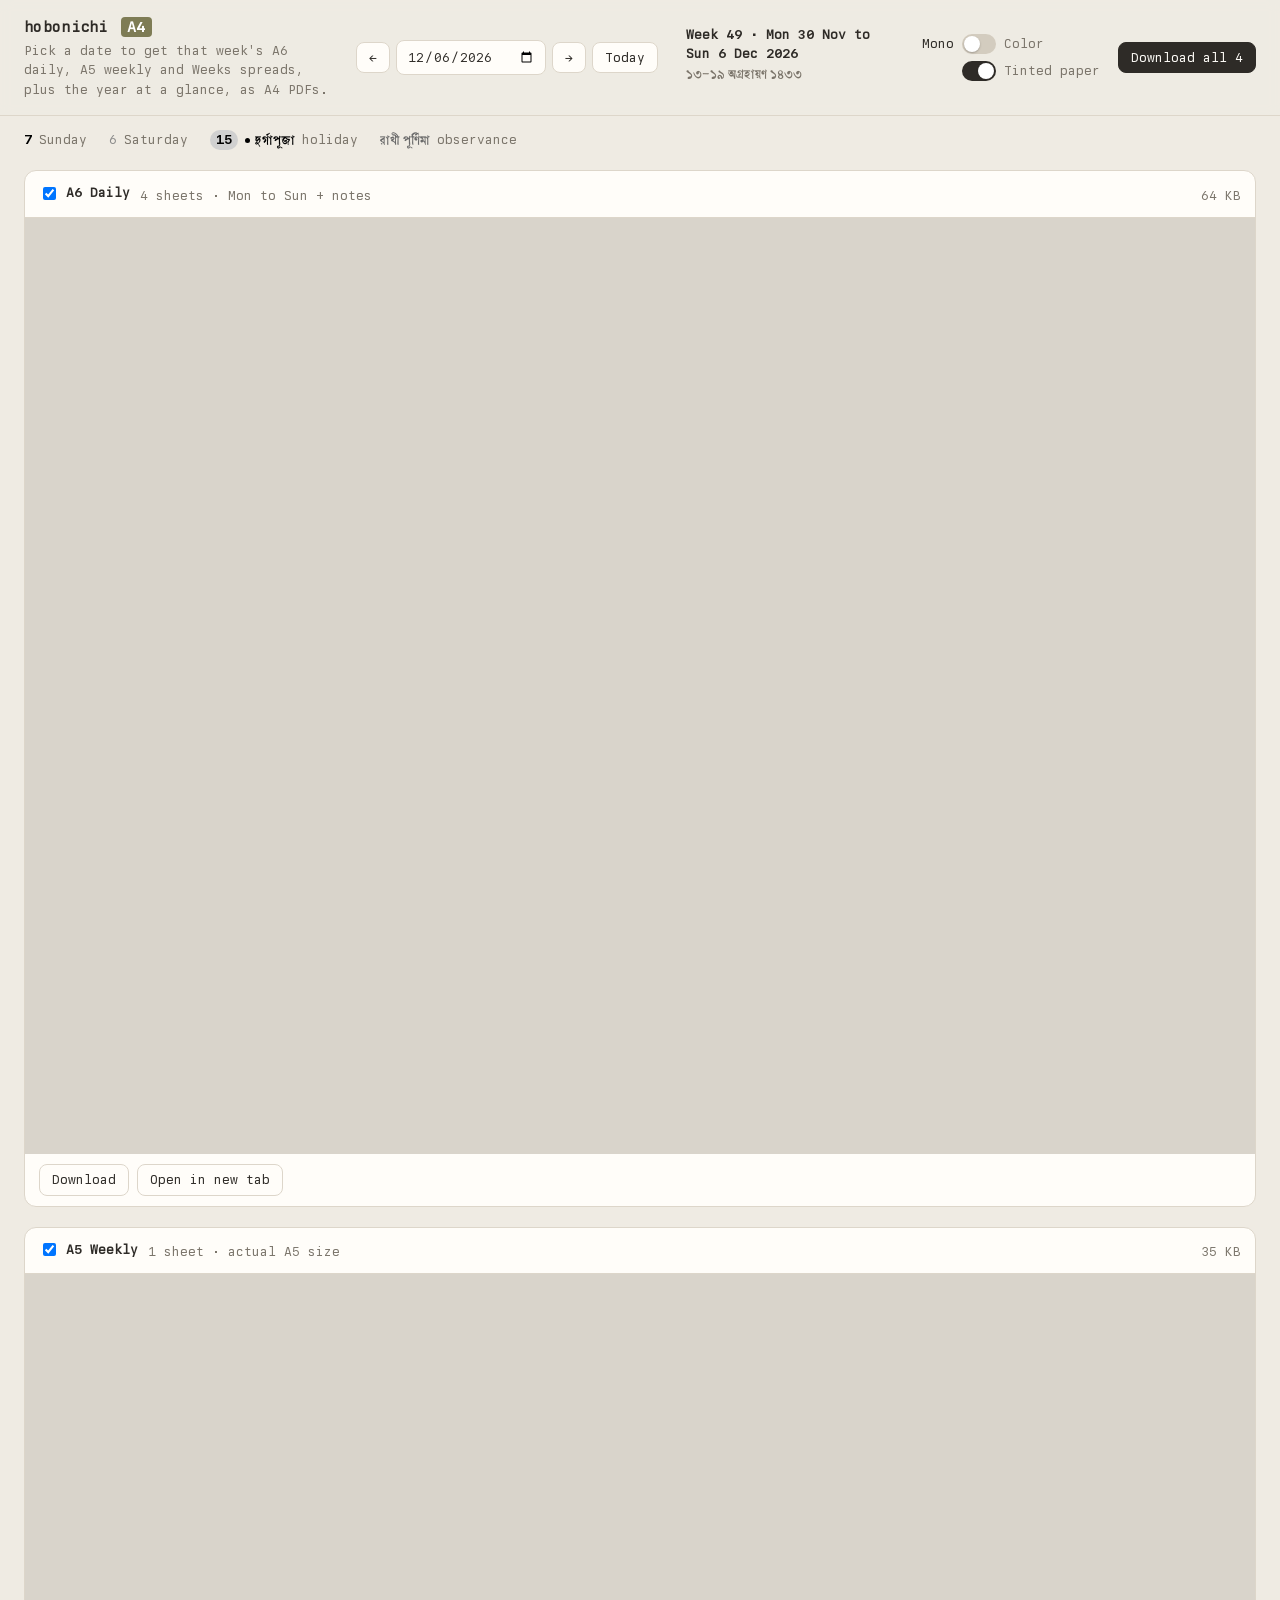
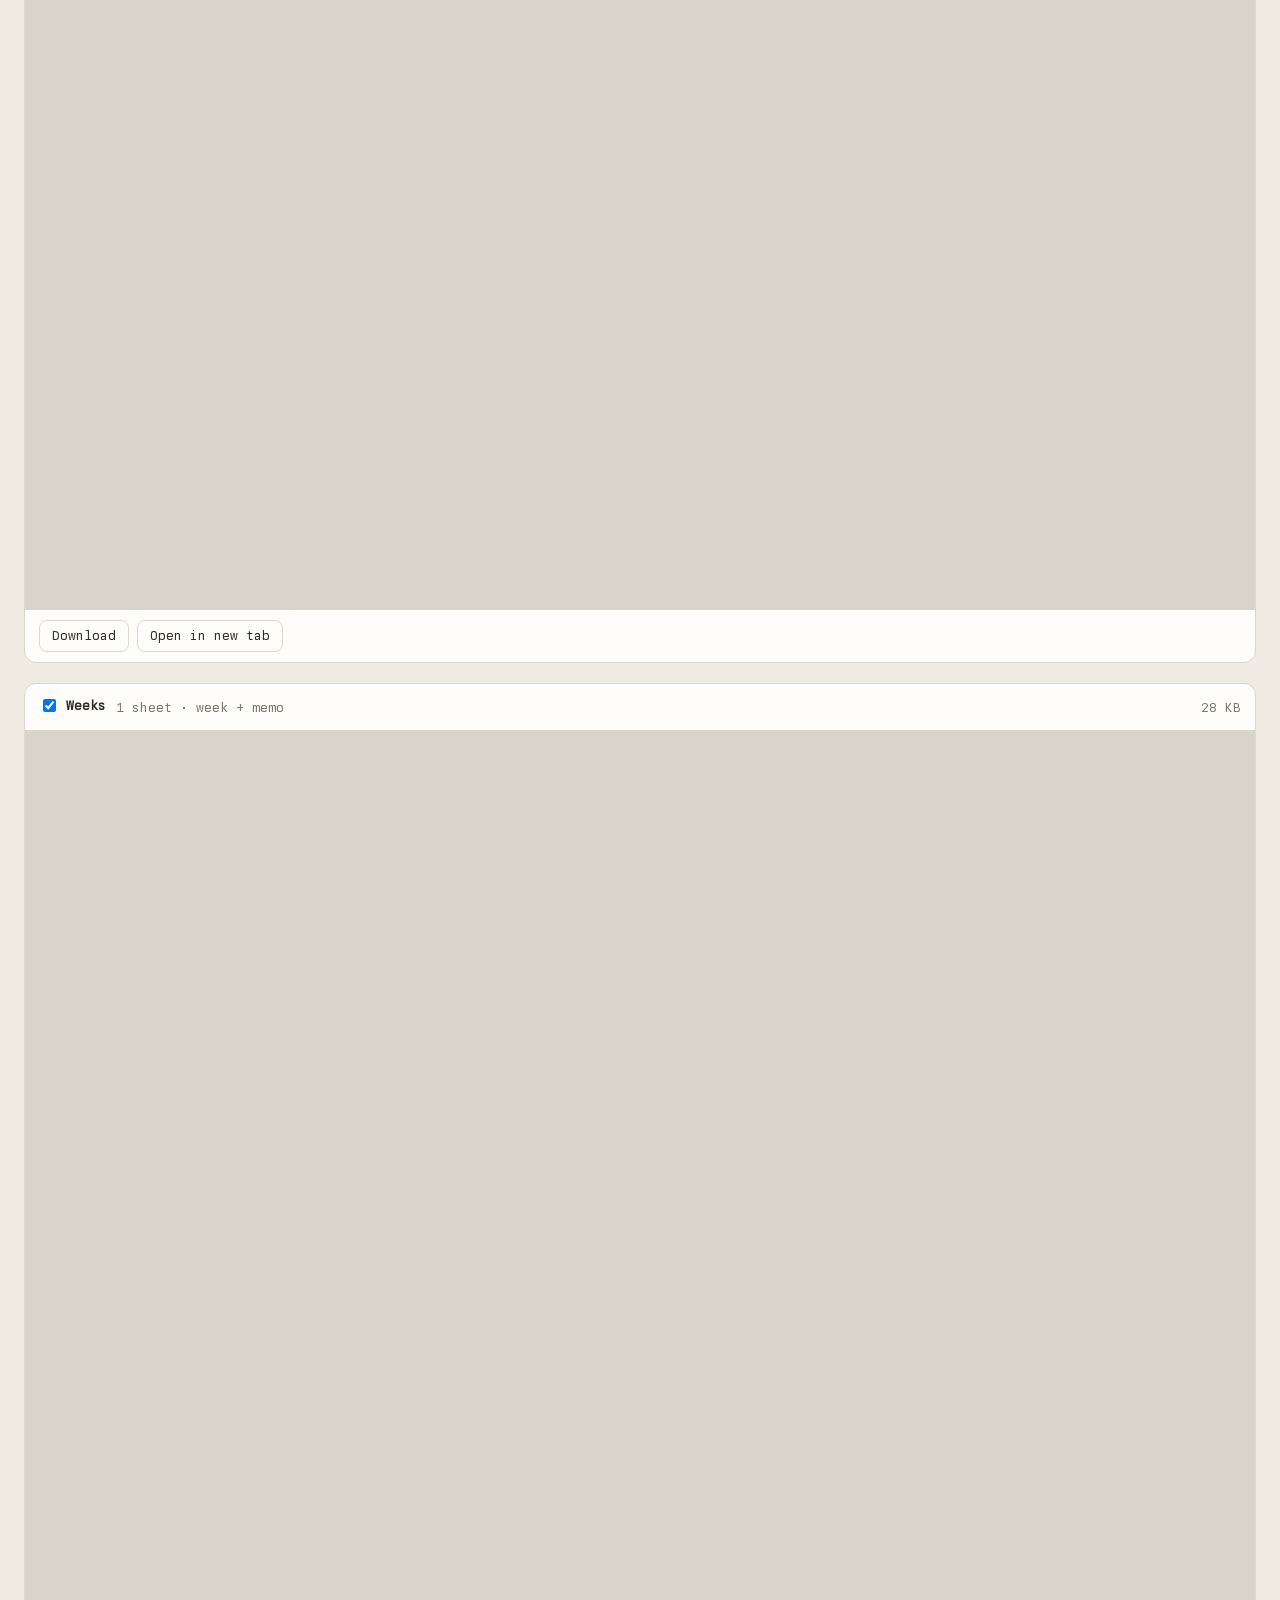
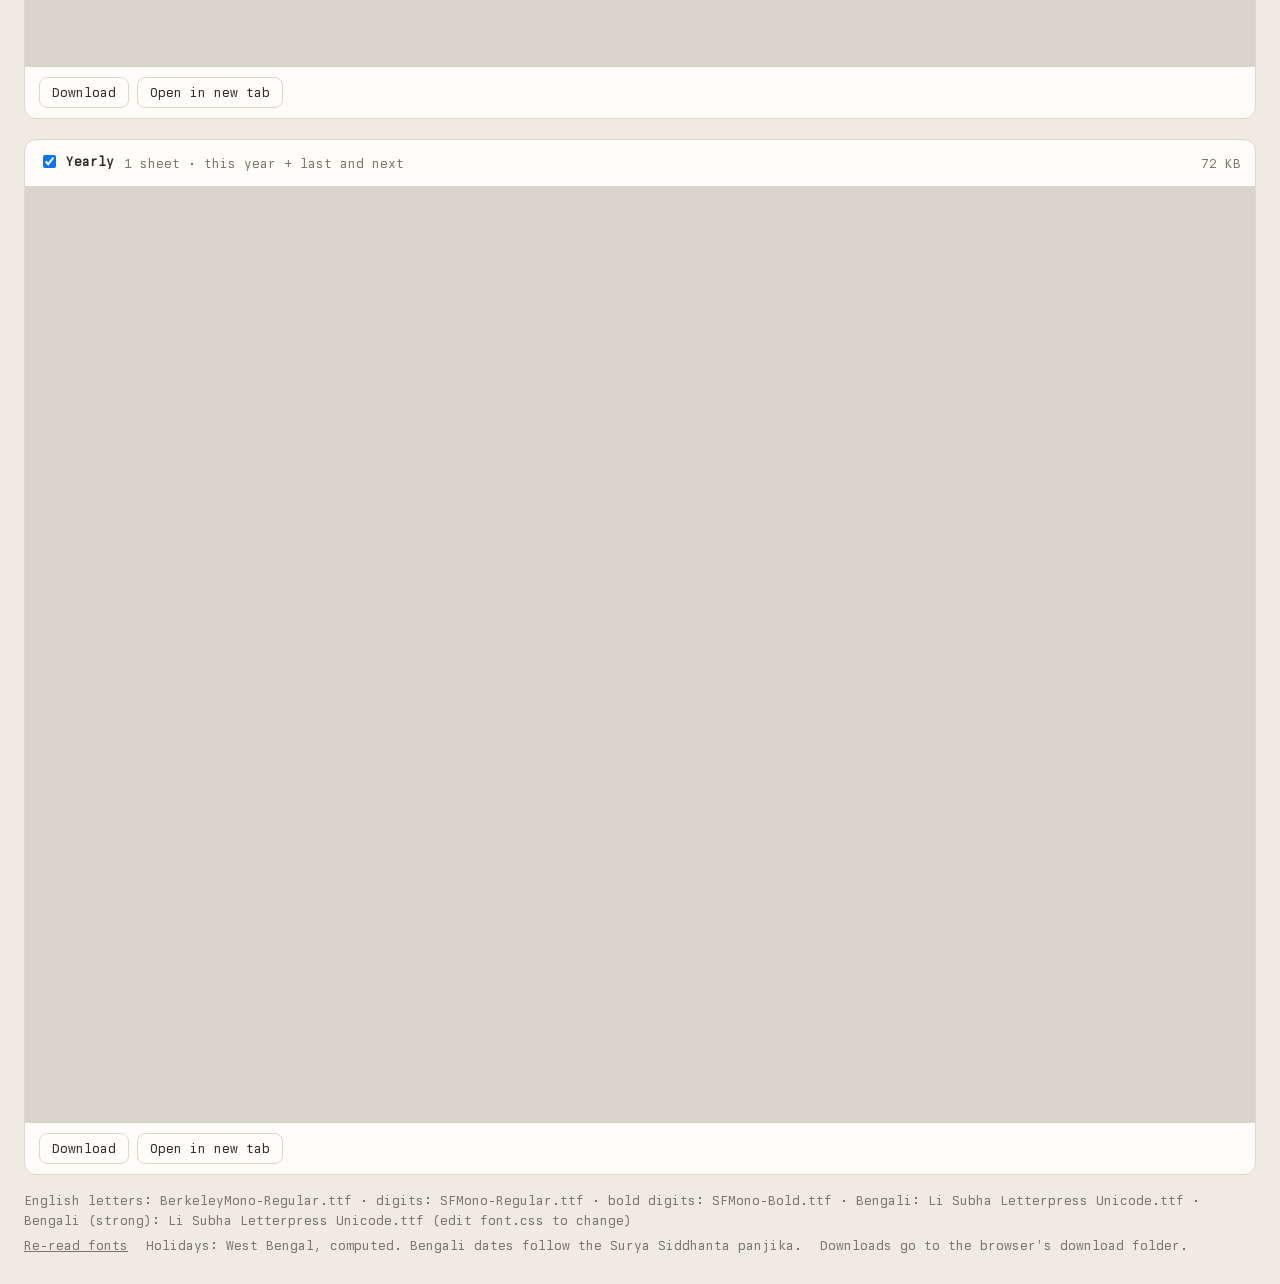
==== commit 0407ecfc: "created unlimited hobinichi planner > now in monochrom" ====
--- a/hobinichi/index.html
+++ b/hobinichi/index.html
@@ -3,14 +3,15 @@
 <head>
 <meta charset="utf-8">
 <meta name="viewport" content="width=device-width, initial-scale=1">
-<title>unlimited hobinichi</title>
+<title>Hobonichi A4 planner</title>
 <style>
   /* Defaults. font.css (next to this file) overrides them. */
   :root {
     --font-latin: url("fonts/BerkeleyMono-Regular.ttf");
     --font-numerals: url("fonts/SFMono-Regular.ttf");
-    --font-bengali: url("fonts/ShurjoMistu-Regular.ttf");
-    --font-bengali-strong: url("fonts/ShurjoMistu-Medium.ttf");
+    --font-numerals-bold: url("fonts/SFMono-Bold.ttf");
+    --font-bengali: url("fonts/Li Subha Letterpress Unicode.ttf");
+    --font-bengali-strong: url("fonts/Li Subha Letterpress Unicode.ttf");
   }
 </style>
 <link rel="stylesheet" href="font.css">
@@ -22,7 +23,6 @@
     --muted: #7a746a;
     --line: #ddd6ca;
     --olive: #7e7c55;
-    --red: #c53f30;
     --mono: "Planner Numerals", "Planner Latin", ui-monospace, "SF Mono", Menlo, monospace;
     --bengali: "Planner Bengali", "Noto Sans Bengali", "Bangla Sangam MN", sans-serif;
   }
@@ -56,10 +56,45 @@
   .week #week-bengali { color: var(--muted); font-size: 14px; }
   .events { list-style: none; margin: 6px 0 0; padding: 0; display: flex; flex-wrap: wrap; gap: 6px; }
   .events li { border: 1px solid var(--line); border-radius: 999px; padding: 1px 9px; background: var(--card); color: var(--muted); }
-  .events li.holiday { color: var(--red); border-color: #e7c0b9; }
+  .events li.holiday { color: var(--k-rest); background: var(--k-chip); border-color: transparent; }
+  .events li.observance { color: var(--k-obs); }
   .events li .bn { font-size: 13.5px; }
-  .actions { display: flex; gap: 14px; align-items: center; justify-content: flex-end; }
-  .toggle { display: flex; gap: 6px; align-items: center; color: var(--muted); cursor: pointer; }
+  .events li.holiday .bn::before, .key .k-name::before {
+    content: ""; display: inline-block; width: 5px; height: 5px; border-radius: 50%; background: currentColor; margin-right: 5px; vertical-align: 2px;
+  }
+  .actions { display: flex; gap: 18px; align-items: center; justify-content: flex-end; }
+
+  /* on/off switches, stacked with their tracks in line */
+  .switches { display: grid; gap: 7px; justify-items: start; }
+  .switch { display: inline-flex; gap: 8px; align-items: center; color: var(--muted); cursor: pointer; user-select: none; }
+  .switch.indent { padding-left: calc(5ch + 8px); }
+  .switch input {
+    appearance: none; -webkit-appearance: none; margin: 0; flex: none; position: relative; cursor: pointer;
+    width: 34px; height: 20px; border-radius: 999px; background: #d3ccbf; transition: background .18s;
+  }
+  .switch input::after {
+    content: ""; position: absolute; top: 2px; left: 2px; width: 16px; height: 16px; border-radius: 50%;
+    background: #fff; box-shadow: 0 1px 2px rgba(46, 43, 39, .3); transition: transform .18s;
+  }
+  .switch input:checked { background: var(--ink); }
+  .switch input:checked::after { transform: translateX(14px); }
+  .switch input:focus-visible { outline: 2px solid var(--olive); outline-offset: 2px; }
+  .switch .side { transition: color .18s; }
+  .switch .off { width: 5ch; text-align: right; }
+  body:not(.color) .switch .off, body.color .switch .on { color: var(--ink); }
+
+  /* How the PDFs mark days in each mode (same values as the renderer's palettes) */
+  body { --k-rest: #000; --k-rest-weight: 700; --k-sat: #8a8a8a; --k-obs: #6a6a6a; --k-chip: #d0d0d0; }
+  body.color { --k-rest: #c53f30; --k-rest-weight: 400; --k-sat: #3d63a0; --k-obs: #8c6410; --k-chip: #f6d8d2; }
+  .key { display: flex; flex-wrap: wrap; align-items: center; gap: 6px 22px; padding: 14px 24px 0; color: var(--muted); }
+  .key > span { display: inline-flex; align-items: center; gap: 7px; }
+  .key b { font-weight: 400; }
+  .key .k-sun, .key .k-hol { color: var(--k-rest); font-weight: var(--k-rest-weight); }
+  .key .k-sat { color: var(--k-sat); }
+  .key .k-hol { background: var(--k-chip); border-radius: 999px; padding: 0 6px; }
+  .key .k-name { color: var(--k-rest); }
+  .key .k-obs { color: var(--k-obs); }
+  .key .bn { font-size: 13.5px; }
 
   .notice, .error {
     margin: 16px 24px 0; padding: 12px 16px; border-radius: 10px; border: 1px solid #e3cf9b; background: #fbf3dc;
@@ -91,13 +126,14 @@
   @media (max-width: 1100px) {
     .top { grid-template-columns: 1fr auto; }
     .week { grid-column: 1 / -1; }
+    .actions { grid-column: 1 / -1; }
   }
 </style>
 </head>
 <body>
 <header class="top">
   <div class="brand">
-    <h1>unlimited hobinichi <span>A4</span></h1>
+    <h1>hobonichi <span>A4</span></h1>
     <p>Pick a date to get that week's A6 daily, A5 weekly and Weeks spreads, plus the year at a glance, as A4 PDFs.</p>
   </div>
   <div class="controls">
@@ -112,7 +148,14 @@
     <ul id="week-events" class="events" hidden></ul>
   </div>
   <div class="actions">
-    <label class="toggle"><input id="tint" type="checkbox" checked> Tinted paper</label>
+    <div class="switches">
+      <label class="switch" title="Monochrome or color PDFs">
+        <span class="side off">Mono</span>
+        <input id="color" type="checkbox" role="switch" aria-label="Color">
+        <span class="side on">Color</span>
+      </label>
+      <label class="switch indent"><input id="tint" type="checkbox" role="switch" checked> Tinted paper</label>
+    </div>
     <button id="download-selected" class="primary" disabled>Download all 4</button>
   </div>
 </header>
@@ -125,6 +168,13 @@
   </div>
 </section>
 <p id="error" class="error" hidden></p>
+
+<div class="key" aria-label="How the PDFs mark days">
+  <span><b class="k-sun">7</b> Sunday</span>
+  <span><b class="k-sat">6</b> Saturday</span>
+  <span><b class="k-hol">15</b><b class="k-name bn">দুর্গাপূজা</b> holiday</span>
+  <span><b class="k-obs bn">রাখী পূর্ণিমা</b> observance</span>
+</div>
 
 <main class="cards">
   <article class="card" data-kind="daily">
@@ -409,7 +459,7 @@
   }
 
   // ---- holidays & observances ----
-  // kind: 'holiday' (shown in red) or 'observance' (label only)
+  // kind: 'holiday' (a day off) or 'observance' (marked, but not a day off)
   const LUNAR_FESTIVALS = [
     { month: 10, tithi: 5, rule: 'purvahna', name: 'সরস্বতী পূজা', kind: 'holiday' },
     { month: 10, tithi: 29, rule: 'nishita', name: 'শিবরাত্রি', kind: 'observance' },
@@ -702,8 +752,9 @@
     // Split text into runs: Bengali goes to the Bengali font, digits to the
     // numerals font, letters to the Latin font. Punctuation and spaces stay with
     // the run before them when that font has the glyph.
-    runs(str, font) {
+    runs(str, font, bold = false) {
       const bnKey = font === 'latin' ? 'bengali' : font;
+      const digitKey = bold ? 'bold' : 'numerals';
       const has = (key, cp) => this.fonts.cover[key].has(cp);
       const out = [];
       let cur = null;
@@ -711,7 +762,7 @@
         const cp = ch.codePointAt(0);
         let key;
         if (isBn(cp)) key = bnKey;
-        else if (cp >= 0x30 && cp <= 0x39) key = 'numerals';
+        else if (cp >= 0x30 && cp <= 0x39) key = digitKey;
         else if (/[A-Za-z]/.test(ch)) key = 'latin';
         else if (cur && has(cur.key, cp)) key = cur.key;
         else if (!cur && font !== 'latin' && has(bnKey, cp)) key = bnKey;
@@ -726,22 +777,22 @@
     // Sizes are given for the reference fonts; other fonts are scaled so their
     // digits / Bengali headline come out the same height.
     size(key, sz) { return sz * this.fonts.scale[key]; }
-    measure(str, size, font = 'latin') {
-      return this.runs(String(str), font).reduce((w, r) => w + shaped(this.fonts[r.key], r.text).advance * this.size(r.key, size) / MM, 0);
+    measure(str, size, font = 'latin', bold = false) {
+      return this.runs(String(str), font, bold).reduce((w, r) => w + shaped(this.fonts[r.key], r.text).advance * this.size(r.key, size) / MM, 0);
     }
     // size in (local) pt; x, y in local mm. Returns the drawn width.
-    text(str, x, y, { size = 8, font = 'latin', color = '#000000', align = 'left', valign = 'baseline', maxW = null, knockout = null, opacity } = {}) {
+    text(str, x, y, { size = 8, font = 'latin', color = '#000000', align = 'left', valign = 'baseline', maxW = null, knockout = null, opacity, bold = false } = {}) {
       if (str == null || str === '') return 0;
       str = String(str);
       let sz = size;
-      let w = this.measure(str, sz, font);
+      let w = this.measure(str, sz, font, bold);
       if (maxW && w > maxW) { sz *= maxW / w; w = maxW; }
       let x0 = align === 'center' ? x - w / 2 : align === 'right' ? x - w : x;
       const em = sz / MM;
       const mid = font === 'latin' ? 0.345 : 0.3;
       const yb = valign === 'middle' ? y + em * mid : valign === 'top' ? y + em * mid * 2 : y;
       if (knockout) this.rect(x0 - 0.35, yb - em * 0.78, w + 0.7, em * 0.95, { fill: knockout });
-      for (const r of this.runs(str, font)) {
+      for (const r of this.runs(str, font, bold)) {
         const f = this.fonts[r.key], rs = this.size(r.key, sz);
         drawShaped(this.page, f, r.text, this.X(x0), this.Y(yb), rs * this.s, hex(color), opacity);
         x0 += shaped(f, r.text).advance * rs / MM;
@@ -784,12 +835,63 @@
     pen.circle(cx, cy, r, { stroke: ink, lw });
   }
 
+  // ---- colour themes -------------------------------------------------------
+  // Each template has a colour and a monochrome palette with the same roles:
+  //   rest   Sundays and public holidays      sat    Saturdays
+  //   obs    observances (festivals that aren't days off)
+  //   badge  chip behind holiday dates        pill   the week or spread being planned
+  // Monochrome keeps them apart by value and weight instead of hue: rest days are
+  // black (bold digits, solid boxes), Saturdays light gray, holidays sit on a chip
+  // and get a dot in labels. Colour mode keeps the chips and dots too, so nothing
+  // depends on telling red from another hue. A template's mono tint is its colour
+  // paper converted to the gray of the same lightness.
+  const MONO = {
+    ink: '#1E1E1E', text: '#3C3C3C', light: '#7C7C7C', line: '#8E8E8E', grid: '#ABABAB',
+    accent: '#3A3A3A', accentText: '#FFFFFF',
+    rest: '#000000', restFill: '#1E1E1E', restText: '#FFFFFF',
+    sat: '#8A8A8A', satFill: '#D3D3D3', satText: '#1E1E1E',
+    obs: '#6A6A6A', badge: '#D0D0D0', pill: '#1E1E1E', cal: '#3C3C3C',
+    restBold: true, tags: true, tint: '#F2F2F2',
+  };
+  function palette(T, ctx) {
+    const p = ctx.mono ? { ...MONO, ...T.mono } : { ...T.color };
+    p.paper = ctx.tint ? p.tint : '#FFFFFF';
+    return p;
+  }
+
+  // A calendar date: rest days in the rest colour (bold in monochrome), Saturdays
+  // in the Saturday colour, holidays on a chip. `y` is the baseline.
+  function dateMark(pen, n, cx, y, { size, C, chipW, chipH }) {
+    const { d, wd } = Cal.ymd(n), holiday = Cal.isHoliday(n), rest = holiday || wd === 0;
+    if (holiday) {
+      const cy = y - (size / MM) * REF.digit / 2, w = Math.max(chipW, chipH);
+      pen.pill(cx - w / 2, cy - chipH / 2, w, chipH, { fill: C.badge });
+    }
+    pen.text(String(d), cx, y, { size, color: rest ? C.rest : wd === 6 ? C.sat : C.cal, align: 'center', bold: rest && C.restBold });
+  }
+
+  // A holiday or observance name. Holidays get a filled dot before the name.
+  function eventText(pen, e, x, y, { size, C, align = 'left', valign = 'baseline', knockout = null, maxW = null }) {
+    const holiday = e.kind === 'holiday';
+    let sz = size;
+    const dotGap = (s) => (holiday ? (s / MM) * 0.62 : 0);
+    let tw = pen.measure(e.name, sz, 'strong');
+    if (maxW && tw + dotGap(sz) > maxW) { sz *= maxW / (tw + dotGap(sz)); tw = pen.measure(e.name, sz, 'strong'); }
+    const em = sz / MM, gap = dotGap(sz), total = tw + gap;
+    const x0 = align === 'right' ? x - total : align === 'center' ? x - total / 2 : x;
+    const yb = valign === 'middle' ? y + em * 0.3 : y;
+    if (knockout) pen.rect(x0 - 0.4, yb - em * 0.8, total + 0.8, em * 1.02, { fill: knockout });
+    if (holiday) pen.circle(x0 + em * 0.17, yb - em * 0.3, em * 0.17, { fill: C.rest });
+    pen.text(e.name, x0 + gap, yb, { size: sz, font: 'strong', color: holiday ? C.rest : C.obs });
+    return total;
+  }
+
   // Monday-first month calendar. x/y: centre of the first column / header row.
   function miniCal(pen, o) {
-    const { x, y, colW, rowH, size, year, month, circle = [], colors: c, pillH = rowH * 0.86, pillLW = 0.45, headSize = size } = o;
+    const { x, y, colW, rowH, size, year, month, circle = [], C, pillH = rowH * 0.86, pillLW = 0.45, headSize = size } = o;
     const order = [1, 2, 3, 4, 5, 6, 0];
     order.forEach((wd, i) => {
-      pen.text(WD_BN_1[wd], x + i * colW, y, { size: headSize, font: 'bengali', color: wd === 0 ? c.sun : wd === 6 ? c.sat : c.head, align: 'center', valign: 'middle' });
+      pen.text(WD_BN_1[wd], x + i * colW, y, { size: headSize, font: 'bengali', color: wd === 0 ? C.rest : wd === 6 ? C.sat : C.cal, align: 'center', valign: 'middle' });
     });
     const first = Cal.dn(year, month, 1);
     const offset = (Cal.ymd(first).wd + 6) % 7;
@@ -804,18 +906,17 @@
       r.a = Math.min(r.a, p.col); r.b = Math.max(r.b, p.col);
       rows.set(p.row, r);
     }
+    const capH = (size / MM) * REF.digit;
+    for (let d = 1; d <= len; d++) {
+      const p = pos(d), cy = y + (p.row + 1) * rowH;
+      dateMark(pen, first + d - 1, x + p.col * colW, cy + capH / 2, { size, C, chipW: colW * 0.86, chipH: pillH * 0.82 });
+    }
     for (const [row, r] of rows) {
       const cy = y + (row + 1) * rowH;
-      pen.pill(x + r.a * colW - colW * 0.47, cy - pillH / 2, (r.b - r.a) * colW + colW * 0.94, pillH, { stroke: c.pill, lw: pillLW });
-    }
-    for (let d = 1; d <= len; d++) {
-      const n = Cal.dn(year, month, d), p = pos(d), wd = Cal.ymd(n).wd;
-      const color = Cal.isHoliday(n) ? c.holiday : wd === 0 ? c.sun : wd === 6 ? c.sat : c.text;
-      pen.text(String(d), x + p.col * colW, y + (p.row + 1) * rowH, { size, font: 'latin', color, align: 'center', valign: 'middle' });
-    }
-  }
-
-  const eventsLabel = (events) => events.map((e) => e.name).join(' · ');
+      pen.pill(x + r.a * colW - colW * 0.47, cy - pillH / 2, (r.b - r.a) * colW + colW * 0.94, pillH, { stroke: C.pill, lw: pillLW });
+    }
+  }
+
   const weekMonth = (monday) => Cal.ymd(monday + 3); // the month a week belongs to (ISO rule)
   function bengaliMonthsOf(year, month) {
     const a = Cal.bengaliDate(Cal.dn(year, month, 1)).month;
@@ -828,7 +929,7 @@
   }
   const dayKind = (n) => {
     const wd = Cal.ymd(n).wd;
-    if (Cal.isHoliday(n) || wd === 0) return 'red';
+    if (Cal.isHoliday(n) || wd === 0) return 'rest';
     return wd === 6 ? 'sat' : 'plain';
   };
 
@@ -840,13 +941,21 @@
   // ---- 1. A6 daily (Hobonichi Techo), scaled ×√2 onto each A5 half ----------
   const DAILY = {
     W: 105, H: 148, c: 3.7, cols: 26, rows: 32, gx: 4.4, gy: 4.0,
-    colors: { ink: '#45462C', text: '#53543D', accent: '#7E7C55', red: '#B4583E', line: '#9C9A7C', grid: '#A7A79A', light: '#A2A189', calRed: '#C0735E', paper: '#FFFFFF', tint: '#FBFAF4' },
+    // olive Techo ink; slate blue Saturdays and brick red rest days sit on either side of it
+    color: {
+      ink: '#45462C', text: '#53543D', light: '#A2A189', line: '#9C9A7C', grid: '#A7A79A',
+      accent: '#7E7C55', accentText: '#FFFFFF',
+      rest: '#B5452E', restFill: '#B5452E', restText: '#FFFFFF',
+      sat: '#466689', satFill: '#466689', satText: '#FFFFFF',
+      obs: '#8C6410', badge: '#F2D9D1', pill: '#45462C', cal: '#45462C',
+      restBold: false, tags: false, tint: '#FBFAF4',
+    },
+    mono: { tint: '#FAFAFA' },
   };
 
   function drawDaily(pen, n, side, ctx) {
-    const D = DAILY, c = D.c, C = D.colors;
+    const D = DAILY, c = D.c, C = palette(D, ctx), paper = C.paper;
     const { gx, gy } = D, gw = D.cols * c, gh = D.rows * c;
-    const paper = ctx.tint ? C.tint : C.paper;
     const dot = { color: C.grid, w: 0.36, dot: c / 9 };
     if (ctx.tint) pen.rect(0, 0, D.W, D.H, { fill: paper });
     grid(pen, gx, gy, D.cols, D.rows, c, dot);
@@ -856,11 +965,10 @@
       // month index tab on the outer edge
       const ty = gy + (5 + (m - 1) * 2) * c, tx = gx + gw - 0.55 * c;
       pen.rect(tx, ty, D.W - tx + 3, 2 * c, { fill: C.accent });
-      pen.text(String(m), (tx + D.W - 0.8) / 2, ty + c, { size: 8, font: 'latin', color: '#FFFFFF', align: 'center', valign: 'middle' });
+      pen.text(String(m), (tx + D.W - 0.8) / 2, ty + c, { size: 8, color: C.accentText, align: 'center', valign: 'middle' });
       miniCal(pen, {
         x: gx + gw - 2.0 - 6 * 3.0, y: gy + gh + 4.85, colW: 3.0, rowH: 2.97, size: 4.5, headSize: 4.6, year: y, month: m,
-        circle: ctx.circle || [n], pillH: 2.5, pillLW: 0.4,
-        colors: { text: C.ink, head: C.ink, sat: C.ink, sun: C.calRed, holiday: C.calRed, pill: C.ink },
+        circle: ctx.circle || [n], pillH: 2.5, pillLW: 0.4, C,
       });
     }
     if (ctx.notes) return;
@@ -872,13 +980,14 @@
     pen.rect(hx, hy, hw, hh, { fill: paper });
     for (const k of [2, 6, 8]) pen.line(hx + k * c, hy, hx + k * c, hy + 3 * c, { ...dot, color: C.line });
     pen.line(hx, hy + 3 * c, hx + hw, hy + 3 * c, { ...dot, color: C.line });
-    const fill = kind === 'sat' ? C.accent : kind === 'red' ? C.red : null;
+    const fill = kind === 'sat' ? C.satFill : kind === 'rest' ? C.restFill : null;
+    const onFill = kind === 'sat' ? C.satText : C.restText;
     if (fill) pen.rect(hx + 6 * c, hy, 2 * c, 3 * c, { fill });
     pen.rect(hx, hy, hw, hh, { stroke: C.line, lw: 0.5 });
 
     pen.text(String(m), hx + c, hy + 1.5 * c, { size: 13.4, color: C.ink, align: 'center', valign: 'middle' });
     pen.text(String(d), hx + 4 * c, hy + 1.5 * c, { size: 25, color: C.ink, align: 'center', valign: 'middle' });
-    pen.text(WD_BN[wd], hx + 7 * c, hy + 1.5 * c, { size: 9.5, font: 'strong', color: fill ? '#FFFFFF' : C.ink, align: 'center', valign: 'middle', maxW: 2 * c - 1.2 });
+    pen.text(WD_BN[wd], hx + 7 * c, hy + 1.5 * c, { size: 9.5, font: 'strong', color: fill ? onFill : C.ink, align: 'center', valign: 'middle', maxW: 2 * c - 1.2 });
     drawMoon(pen, hx + 9 * c, hy + 1.0 * c, 1.3, Cal.moonOfDay(n), { ink: C.ink, paper, lw: 0.3 });
     pen.text(String(Cal.dayOfYear(n)), hx + 9 * c, hy + 2.42 * c, { size: 5.2, color: C.text, align: 'center', valign: 'middle' });
     const b = Cal.bengaliDate(n);
@@ -890,7 +999,7 @@
 
     // holidays & observances, top right
     events.slice(0, 3).forEach((e, i) => {
-      pen.text(e.name, gx + gw - 0.3 * c, gy + (i + 0.5) * c, { size: 6.4, font: 'strong', color: e.kind === 'holiday' ? C.red : C.text, align: 'right', valign: 'middle', knockout: paper, maxW: 13 * c });
+      eventText(pen, e, gx + gw - 0.3 * c, gy + (i + 0.5) * c, { size: 6.4, C, align: 'right', valign: 'middle', knockout: paper, maxW: 13 * c });
     });
 
     // time axis 4:00 → 4:00
@@ -915,36 +1024,45 @@
   // ---- 2. A5 weekly (Hobonichi Cousin), actual size ------------------------
   const A5 = {
     c: 3.7, gx: 7.65, top: 6.2,
-    colors: { ink: '#4B4C50', navy: '#535A6C', red: '#C53F30', hour: '#8F8F8F', tick: '#7D7D7D', col: '#9A9A9A', box: '#8C8C8C', grid: '#BDBDBD', sat: '#A4A4A4', holiday: '#D9776B', light: '#8A8A8A', paper: '#FFFFFF', tint: '#FCFBF8' },
+    // Cousin navy band (also the Saturday box), signal red for rest days
+    color: {
+      ink: '#4B4C50', text: '#5A5B60', light: '#8A8A8A', line: '#9A9A9A', grid: '#BDBDBD', hour: '#8F8F8F', tick: '#7D7D7D', box: '#8C8C8C',
+      accent: '#4E5A76', accentText: '#FFFFFF',
+      rest: '#C53F30', restFill: '#C53F30', restText: '#FFFFFF',
+      sat: '#3D63A0', satFill: '#4E5A76', satText: '#FFFFFF',
+      obs: '#8C6410', badge: '#F6D8D2', pill: '#C53F30', cal: '#55565A',
+      restBold: false, tags: false, tint: '#FCFBF8',
+    },
+    mono: { hour: '#7E7E7E', tick: '#6A6A6A', box: '#7A7A7A', grid: '#B2B2B2', tint: '#FBFBFB' },
   };
   const a5GridTop = () => A5.top + 5 * A5.c;
   const a5GridBottom = () => a5GridTop() + 48 * A5.c;
 
   function a5DayColumn(pen, x, n, last, ctx) {
-    const c = A5.c, C = A5.colors, top = A5.top, gt = a5GridTop(), gb = a5GridBottom();
-    const paper = ctx.tint ? C.tint : C.paper;
+    const c = A5.c, C = palette(A5, ctx), top = A5.top, gt = a5GridTop(), gb = a5GridBottom();
     const dot = { color: C.grid, w: 0.4, dot: c / 7 };
-    // grid with hour labels (5 → 4)
+    // grid with hour labels (5 → 4). The first cell is a gutter: each hour sits
+    // centred in it, and its tick starts on the first grid line.
     for (let i = 0; i <= 48; i++) {
       const yy = gt + i * c, hourLine = i % 2 === 0 && i < 48;
-      pen.line(hourLine ? x + 1.15 * c : x, yy, x + 9 * c, yy, dot);
+      pen.line(hourLine ? x + 1.34 * c : x, yy, x + 9 * c, yy, dot);
       if (hourLine) {
-        pen.text(String((5 + i / 2) % 24), x + 0.62 * c, yy, { size: 5.4, color: C.hour, align: 'right', valign: 'middle' });
-        pen.line(x + 0.8 * c, yy, x + 1.08 * c, yy, { color: C.tick, w: 0.75 });
+        pen.text(String((5 + i / 2) % 24), x + 0.5 * c, yy, { size: 4.7, color: C.hour, align: 'center', valign: 'middle' });
+        pen.line(x + c, yy, x + 1.27 * c, yy, { color: C.tick, w: 0.75 });
       }
     }
     for (let k = 1; k <= (last ? 9 : 8); k++) pen.line(x + k * c, gt, x + k * c, gb, dot);
-    pen.line(x, top, x, gb, { color: C.col, w: 0.7 });
+    pen.line(x, top, x, gb, { color: C.line, w: 0.7 });
 
     // date box
     const { d, wd } = Cal.ymd(n), kind = dayKind(n);
-    const fill = kind === 'sat' ? C.navy : kind === 'red' ? C.red : null;
-    pen.rect(x, top, 7 * c, 2 * c, { fill: paper });
+    const fill = kind === 'sat' ? C.satFill : kind === 'rest' ? C.restFill : null;
+    pen.rect(x, top, 7 * c, 2 * c, { fill: C.paper });
     if (fill) pen.rect(x + 4 * c, top, 3 * c, 2 * c, { fill });
     pen.line(x + 4 * c, top, x + 4 * c, top + 2 * c, { color: C.box, w: 0.6 });
     pen.rect(x, top, 7 * c, 2 * c, { stroke: C.box, lw: 0.6 });
     pen.text(String(d), x + 2 * c, top + c, { size: 16, color: C.ink, align: 'center', valign: 'middle' });
-    const fc = fill ? '#FFFFFF' : C.ink;
+    const fc = fill ? (kind === 'sat' ? C.satText : C.restText) : C.ink;
     const w1 = pen.measure(WD_BN[wd], 7.6, 'strong'), w2 = pen.measure(WD_EN[wd], 4.6), gap = 0.9;
     const sx = x + 5.5 * c - (w1 + gap + w2) / 2;
     pen.text(WD_BN[wd], sx, top + c, { size: 7.6, font: 'strong', color: fc, valign: 'middle' });
@@ -952,58 +1070,65 @@
 
     // holidays under the box, Bengali date + tithi just above the grid
     Cal.eventsOn(n).slice(0, 3).forEach((e, i) => {
-      pen.text(e.name, x + 0.3 * c, top + 2 * c + 3.1 + i * 2.9, { size: 6.2, font: 'strong', color: e.kind === 'holiday' ? C.red : C.light, maxW: 8.5 * c });
+      eventText(pen, e, x + 0.3 * c, top + 2 * c + 3.1 + i * 2.9, { size: 6.2, C, maxW: 8.5 * c });
     });
     const b = Cal.bengaliDate(n);
     pen.text(`${bnNum(b.day)} ${Cal.BN_MONTHS[b.month]} · ${Cal.tithiLabel(Cal.tithiOfDay(n).tithi)}`, x + 0.3 * c, gt - 2.5, { size: 5.4, font: 'bengali', color: C.light, maxW: 8.5 * c });
   }
 
   function drawA5Left(pen, monday, ctx) {
-    const c = A5.c, C = A5.colors, gx = A5.gx, top = A5.top, gt = a5GridTop(), gb = a5GridBottom();
-    if (ctx.tint) pen.rect(0, 0, HALF, SHEET_H, { fill: C.tint });
+    const c = A5.c, C = palette(A5, ctx), gx = A5.gx, top = A5.top, gt = a5GridTop();
+    if (ctx.tint) pen.rect(0, 0, HALF, SHEET_H, { fill: C.paper });
     const thu = weekMonth(monday), wk = Cal.isoWeek(monday);
     // info column
     const dot = { color: C.grid, w: 0.4, dot: c / 7 };
     grid(pen, gx, gt + 10 * c, 9, 38, c, dot);
-    // navy band: year / Bangabda / week on the left, the month on the right,
+    // band: year / Bangabda / week on the left, the month on the right,
     // both centred on the band's middle line
     const bandH = 4 * c, mid = top + bandH / 2, right = gx + 9 * c;
-    pen.rect(-1, top, right + 1, bandH, { fill: C.navy });
+    pen.rect(-1, top, right + 1, bandH, { fill: C.accent });
     const cap = (size) => (size / MM) * REF.digit;
     const gap1 = 3.45, gap2 = 4.3; // baseline to baseline, mm
     const b1 = mid - (cap(10.5) + gap1 + gap2) / 2 + cap(10.5);
-    const w1 = pen.text(String(thu.y), gx, b1, { size: 10.5, color: '#FFFFFF' });
-    const w2 = pen.text(bangabdaOfWeek(monday), gx, b1 + gap1, { size: 7.4, font: 'strong', color: '#FFFFFF' });
-    const w3 = pen.text(`${Cal.ordinal(wk.week)} week`, gx, b1 + gap1 + gap2, { size: 7, color: '#FFFFFF' });
+    const w1 = pen.text(String(thu.y), gx, b1, { size: 10.5, color: C.accentText });
+    const w2 = pen.text(bangabdaOfWeek(monday), gx, b1 + gap1, { size: 7.4, font: 'strong', color: C.accentText });
+    const w3 = pen.text(`${Cal.ordinal(wk.week)} week`, gx, b1 + gap1 + gap2, { size: 7, color: C.accentText });
     const pad = (bandH - cap(35)) / 2;
     const room = right - pad - (gx + Math.max(w1, w2, w3) + 2.4);
     const mw = pen.measure(String(thu.m), 35);
     const msize = mw > room ? 35 * room / mw : 35;
-    pen.text(String(thu.m), right - pad, mid + cap(msize) / 2, { size: msize, color: '#FFFFFF', align: 'right' });
+    pen.text(String(thu.m), right - pad, mid + cap(msize) / 2, { size: msize, color: C.accentText, align: 'right' });
     const bm = pen.text(bengaliMonthsOf(thu.y, thu.m), gx, top + 5.3 * c, { size: 8, font: 'bengali', color: C.ink, maxW: 6 * c });
     pen.text(MONTH_EN[thu.m - 1], gx + bm + 2.6, top + 5.3 * c, { size: 7.4, color: C.ink });
     miniCal(pen, {
       x: gx + 1.25, y: top + 7.7 * c, colW: 4.0, rowH: 4.0, size: 6, headSize: 6.2, year: thu.y, month: thu.m,
-      circle: [0, 1, 2, 3, 4, 5, 6].map((k) => monday + k), pillH: 3.5, pillLW: 0.55,
-      colors: { text: '#555557', head: '#555557', sat: C.sat, sun: C.red, holiday: C.holiday, pill: C.red },
+      circle: [0, 1, 2, 3, 4, 5, 6].map((k) => monday + k), pillH: 3.5, pillLW: 0.55, C,
     });
     for (let k = 0; k < 3; k++) a5DayColumn(pen, gx + (k + 1) * 9 * c, monday + k, k === 2, ctx);
   }
   function drawA5Right(pen, monday, ctx) {
     const c = A5.c;
-    if (ctx.tint) pen.rect(0, 0, HALF, SHEET_H, { fill: A5.colors.tint });
+    if (ctx.tint) pen.rect(0, 0, HALF, SHEET_H, { fill: palette(A5, ctx).paper });
     for (let k = 0; k < 4; k++) a5DayColumn(pen, A5.gx + k * 9 * c, monday + 3 + k, k === 3, ctx);
   }
 
   // ---- 3. Weeks (Hobonichi Weeks) -----------------------------------------
   const WK = {
     g: 3.8, top: 13.2, rowCells: 6, lx: 10.2, labelCells: 2.5, writeCells: 32, rx: 7.2, rightCells: 34,
-    colors: { ink: '#4F4741', red: '#C8475E', line: '#9F978B', dots: '#B3AB9B', faint: '#EDEAE3', faintTint: '#E6DFCD', grid: '#AAA38F', tab: '#635C5A', sat: '#9A9486', sun: '#D46F84', light: '#8C847A', paper: '#FFFFFF', tint: '#F5EFDD' },
+    // warm sepia ink on cream; crimson rest days, cobalt Saturdays
+    color: {
+      ink: '#4F4741', text: '#5C534C', light: '#8C847A', line: '#9F978B', dots: '#B3AB9B', faint: '#EDEAE3', faintTint: '#E6DFCD', grid: '#AAA38F',
+      accent: '#635C5A', accentText: '#FFFFFF',
+      rest: '#C2405A', restFill: '#C2405A', restText: '#FFFFFF',
+      sat: '#3F64A0', satFill: '#3F64A0', satText: '#FFFFFF',
+      obs: '#8C6410', badge: '#F4D6DC', pill: '#4F4741', cal: '#4F4741',
+      restBold: false, tags: false, tint: '#F5EFDD',
+    },
+    mono: { dots: '#ABABAB', faint: '#E6E6E6', faintTint: '#DBDBDB', grid: '#A9A9A9', tint: '#EFEFEF' },
   };
 
   function drawWeeksLeft(pen, monday, ctx) {
-    const g = WK.g, C = WK.colors, x0 = WK.lx, top = WK.top, rh = WK.rowCells * g;
-    const paper = ctx.tint ? C.tint : C.paper;
+    const g = WK.g, C = palette(WK, ctx), paper = C.paper, x0 = WK.lx, top = WK.top, rh = WK.rowCells * g;
     if (ctx.tint) pen.rect(0, 0, HALF, SHEET_H, { fill: paper });
     const lw = WK.labelCells * g, wx = x0 + lw, ww = WK.writeCells * g, xe = wx + ww;
     const thu = weekMonth(monday), wk = Cal.isoWeek(monday);
@@ -1031,19 +1156,26 @@
 
     for (let k = 0; k < 7; k++) {
       const n = monday + k, yy = top + k * rh, cx = x0 + lw / 2;
-      const { d, wd } = Cal.ymd(n), red = dayKind(n) === 'red';
-      const col = red ? C.red : C.ink;
-      pen.text(String(d), cx, yy + 0.275 * rh, { size: 18, color: col, align: 'center', maxW: lw - 0.6 });
+      const { d, wd } = Cal.ymd(n), kind = dayKind(n), rest = kind === 'rest';
+      // colour: rest days and Saturdays in their colour; monochrome: tags carry it
+      const col = rest ? C.rest : kind === 'sat' && !C.tags ? C.sat : C.ink;
+      pen.text(String(d), cx, yy + 0.275 * rh, { size: 18, color: col, align: 'center', maxW: lw - 0.6, bold: rest && C.restBold });
       pen.text(WD_BN[wd], cx, yy + 0.455 * rh, { size: 7.6, font: 'strong', color: col, align: 'center', maxW: lw - 1.0 });
-      pen.text(WD_EN[wd], cx, yy + 0.578 * rh, { size: 5, color: col, align: 'center' });
+      const ay = yy + 0.578 * rh;
+      if (C.tags && kind !== 'plain') {
+        const tw = pen.measure(WD_EN[wd], 5) + 1.9, th = 2.5, cy = ay - (5 / MM) * REF.digit / 2;
+        pen.pill(cx - tw / 2, cy - th / 2, tw, th, { fill: rest ? C.restFill : C.satFill });
+        pen.text(WD_EN[wd], cx, ay, { size: 5, color: rest ? C.restText : C.satText, align: 'center' });
+      } else {
+        pen.text(WD_EN[wd], cx, ay, { size: 5, color: col, align: 'center' });
+      }
       drawMoon(pen, cx, yy + 0.715 * rh, 1.4, Cal.moonOfDay(n), { ink: C.ink, paper, lw: 0.35 });
       pen.text(Cal.tithiLabel(Cal.tithiOfDay(n).tithi, { short: true }), cx, yy + 0.918 * rh, { size: 5.4, font: 'bengali', color: C.ink, align: 'center', maxW: lw - 0.8 });
       const b = Cal.bengaliDate(n);
       pen.text(`${bnNum(b.day)} ${Cal.BN_MONTHS[b.month]}`, xe - 1.2, yy + 3.3, { size: 5.4, font: 'bengali', color: C.light, align: 'right', knockout: paper });
-      const events = Cal.eventsOn(n);
-      if (events.length) {
-        const holiday = events.some((e) => e.kind === 'holiday');
-        pen.text(eventsLabel(events), xe - 1.2, yy + rh - 1.7, { size: 6, font: 'strong', color: holiday ? C.red : C.ink, align: 'right', knockout: paper, maxW: ww * 0.9 });
+      let ex = xe - 1.2;
+      for (const e of Cal.eventsOn(n).reverse()) {
+        ex -= eventText(pen, e, ex, yy + rh - 1.7, { size: 6, C, align: 'right', knockout: paper, maxW: ww * 0.6 }) + 2.4;
       }
     }
 
@@ -1057,35 +1189,38 @@
   }
 
   function drawWeeksRight(pen, monday, ctx) {
-    const g = WK.g, C = WK.colors, x0 = WK.rx, top = WK.top, rows = 7 * WK.rowCells;
-    const paper = ctx.tint ? C.tint : C.paper;
-    if (ctx.tint) pen.rect(0, 0, HALF, SHEET_H, { fill: paper });
+    const g = WK.g, C = palette(WK, ctx), x0 = WK.rx, top = WK.top, rows = 7 * WK.rowCells;
+    if (ctx.tint) pen.rect(0, 0, HALF, SHEET_H, { fill: C.paper });
     const xe = x0 + WK.rightCells * g, ye = top + rows * g;
     grid(pen, x0, top, WK.rightCells, rows, g, { color: C.grid, w: 0.46, dot: g / 6 });
     pen.line(x0 + 6 * g, top, x0 + 6 * g, ye, { color: C.line, w: 0.6 });
     const thu = weekMonth(monday);
     // month index tab
     const ty = top + 2 * g + (thu.m - 1) * 2.5 * g, tx = xe - 0.8 * g;
-    pen.rect(tx, ty, HALF - tx + 3, 2.5 * g, { fill: C.tab });
-    pen.text(String(thu.m), (tx + HALF - 1) / 2, ty + 1.25 * g, { size: 8.6, color: '#FFFFFF', align: 'center', valign: 'middle' });
+    pen.rect(tx, ty, HALF - tx + 3, 2.5 * g, { fill: C.accent });
+    pen.text(String(thu.m), (tx + HALF - 1) / 2, ty + 1.25 * g, { size: 8.6, color: C.accentText, align: 'center', valign: 'middle' });
     // attribution and month calendar under the grid
     attribution(pen, ctx.quote, x0, ctx.quoteBottom || ye + 23, { size: 8.4, color: C.ink });
     miniCal(pen, {
       x: xe - 1.8 - 6 * 3.7, y: ye + 5.0, colW: 3.7, rowH: 3.7, size: 5.6, headSize: 5.8, year: thu.y, month: thu.m,
-      circle: [0, 1, 2, 3, 4, 5, 6].map((k) => monday + k), pillH: 3.1, pillLW: 0.45,
-      colors: { text: C.ink, head: C.ink, sat: C.sat, sun: C.sun, holiday: C.sun, pill: C.ink },
+      circle: [0, 1, 2, 3, 4, 5, 6].map((k) => monday + k), pillH: 3.1, pillLW: 0.45, C,
     });
   }
-
 
   // ---- 4. Yearly (Hobonichi Weeks year-at-a-glance) -------------------------
   const YR = {
-    colors: { ink: '#3F362F', text: '#4F463F', red: '#C9432E', sat: '#8F877E', rule: '#5A5149', line: '#A39B8C', light: '#8C847A', pill: '#4B4038', paper: '#FFFFFF', tint: '#F3EEE3' },
+    // espresso ink on oatmeal; vermilion rest days, cobalt Saturdays
+    color: {
+      ink: '#3F362F', text: '#4F463F', light: '#8C847A', line: '#A39B8C', rule: '#5A5149',
+      rest: '#C4402C', sat: '#3F64A0', badge: '#F6D9D3', pill: '#4B4038', cal: '#4F463F',
+      restBold: false, tint: '#F3EEE3',
+    },
+    mono: { rule: '#4A4A4A', line: '#9A9A9A', cal: '#333333', tint: '#EEEEEE' },
   };
   const DOW_EN1 = ['M', 'T', 'W', 'T', 'F', 'S', 'S'];
 
-  function yearMonth(pen, x, y, w, year, month, o) {
-    const C = YR.colors, colW = w / 7, cx = (i) => x + colW * (i + 0.5);
+  function yearMonth(pen, x, y, w, year, month, o, C) {
+    const colW = w / 7, cx = (i) => x + colW * (i + 0.5);
     if (o.big) {
       pen.text(String(month), x + w / 2, y + o.numY, { size: o.numSize, color: C.ink, align: 'center' });
       const name = MONTH_EN[month - 1], bn = bengaliMonthsOf(year, month), gap = 1.5;
@@ -1096,18 +1231,17 @@
     } else {
       pen.text(MON_EN[month - 1], x + w / 2, y + o.nameY, { size: o.nameSize, color: C.ink, align: 'center' });
     }
-    DOW_EN1.forEach((l, i) => pen.text(l, cx(i), y + o.headY, { size: o.headSize, color: i === 6 ? C.red : i === 5 ? C.sat : C.ink, align: 'center' }));
+    DOW_EN1.forEach((l, i) => pen.text(l, cx(i), y + o.headY, { size: o.headSize, color: i === 6 ? C.rest : i === 5 ? C.sat : C.ink, align: 'center' }));
     pen.line(x, y + o.ruleY, x + w, y + o.ruleY, { color: C.rule, w: 0.4 });
     const first = Cal.dn(year, month, 1), offset = (Cal.ymd(first).wd + 6) % 7, len = Cal.daysInMonth(year, month);
     for (let d = 1; d <= len; d++) {
-      const n = first + d - 1, k = offset + d - 1, wd = Cal.ymd(n).wd;
-      const color = wd === 0 || Cal.isHoliday(n) ? C.red : wd === 6 ? C.sat : C.text;
-      pen.text(String(d), cx(k % 7), y + o.dateY + Math.floor(k / 7) * o.rowH, { size: o.dateSize, color, align: 'center' });
-    }
-  }
-
-  function yearHeader(pen, x, y, w, year, label, big) {
-    const C = YR.colors, size = big ? 22 : 15.5;
+      const k = offset + d - 1;
+      dateMark(pen, first + d - 1, cx(k % 7), y + o.dateY + Math.floor(k / 7) * o.rowH, { size: o.dateSize, C, chipW: colW * 0.78, chipH: o.rowH * 0.84 });
+    }
+  }
+
+  function yearHeader(pen, x, y, w, year, label, big, C) {
+    const size = big ? 22 : 15.5;
     const yw = pen.text(String(year), x, y, { size, color: C.ink });
     pen.text(`${bnNum(year - 594)}–${bnNum(year - 593)} বঙ্গাব্দ`, x + yw + 2.6, y, { size: big ? 7.4 : 6.4, font: 'bengali', color: C.light });
     const ts = big ? 7.4 : 6.4, ph = big ? 5.2 : 4.4, pw = pen.measure(label, ts) + 4.4;
@@ -1117,12 +1251,12 @@
   }
 
   function drawYearlyLeft(pen, year, ctx) {
-    const C = YR.colors, x0 = 10, x1 = HALF - 7, w = x1 - x0;
-    if (ctx.tint) pen.rect(0, 0, HALF, SHEET_H, { fill: C.tint });
-    yearHeader(pen, x0, 15.5, w, year, 'This Year', true);
+    const C = palette(YR, ctx), x0 = 10, x1 = HALF - 7, w = x1 - x0;
+    if (ctx.tint) pen.rect(0, 0, HALF, SHEET_H, { fill: C.paper });
+    yearHeader(pen, x0, 15.5, w, year, 'This Year', true, C);
     const gap = 8, bw = (w - 2 * gap) / 3, top = 20.5, pitch = 33.6;
     const o = { big: true, numY: 4.6, numSize: 10.5, nameY: 8.4, nameSize: 5.8, headY: 12.3, headSize: 5.2, ruleY: 13.5, dateY: 17.0, rowH: 3.2, dateSize: 6.2 };
-    for (let i = 0; i < 12; i++) yearMonth(pen, x0 + (i % 3) * (bw + gap), top + Math.floor(i / 3) * pitch, bw, year, i + 1, o);
+    for (let i = 0; i < 12; i++) yearMonth(pen, x0 + (i % 3) * (bw + gap), top + Math.floor(i / 3) * pitch, bw, year, i + 1, o, C);
     const iy = top + 4 * pitch + 6.5;
     pen.text(`${year} Important Dates`, x0, iy, { size: 9.4, color: C.ink });
     pen.text('Write your important events and national holidays here.', x0, iy + 4.6, { size: 5.6, color: C.text });
@@ -1135,12 +1269,12 @@
   }
 
   function drawYearlyRight(pen, year, ctx) {
-    const C = YR.colors, bw = 36, gap = 6.5, w = 3 * bw + 2 * gap, x0 = 7 + (HALF - 17 - w) / 2;
-    if (ctx.tint) pen.rect(0, 0, HALF, SHEET_H, { fill: C.tint });
+    const C = palette(YR, ctx), bw = 36, gap = 6.5, w = 3 * bw + 2 * gap, x0 = 7 + (HALF - 17 - w) / 2;
+    if (ctx.tint) pen.rect(0, 0, HALF, SHEET_H, { fill: C.paper });
     const o = { big: false, nameY: 2.8, nameSize: 5.2, headY: 5.7, headSize: 4.3, ruleY: 6.6, dateY: 9.3, rowH: 2.42, dateSize: 4.6 };
     for (const [y, label, top] of [[year - 1, 'Last Year', 13], [year + 1, 'Next Year', 111]]) {
-      yearHeader(pen, x0, top, w, y, label, false);
-      for (let i = 0; i < 12; i++) yearMonth(pen, x0 + (i % 3) * (bw + gap), top + 4 + Math.floor(i / 3) * 21.9, bw, y, i + 1, o);
+      yearHeader(pen, x0, top, w, y, label, false, C);
+      for (let i = 0; i < 12; i++) yearMonth(pen, x0 + (i % 3) * (bw + gap), top + 4 + Math.floor(i / 3) * 21.9, bw, y, i + 1, o, C);
     }
   }
 
@@ -1165,14 +1299,16 @@
     doc.registerFontkit(global.fontkit);
     const fonts = { cover: {}, scale: {} };
     const embedded = new Map();
-    for (const key of ['latin', 'numerals', 'bengali', 'strong']) {
-      const bytes = fontBytes[key] || (key === 'numerals' ? fontBytes.latin : fontBytes.bengali);
+    const fallback = { numerals: 'latin', bold: 'numerals', strong: 'bengali' };
+    for (const key of ['latin', 'numerals', 'bold', 'bengali', 'strong']) {
+      let bytes = fontBytes[key];
+      for (let k = key; !bytes && fallback[k]; k = fallback[k]) bytes = fontBytes[fallback[k]];
       const info = fontInfo(bytes);
       // fontkit's subsetter is only reliable for TrueType outlines
       if (!embedded.has(bytes)) embedded.set(bytes, await doc.embedFont(bytes, { subset: !info.cff }));
       fonts[key] = embedded.get(bytes);
       fonts.cover[key] = new Set(fonts[key].getCharacterSet());
-      fonts.scale[key] = key === 'latin' || key === 'numerals' ? REF.digit / info.digit : REF.matra / (info.matra || info.digit * 0.88);
+      fonts.scale[key] = key === 'bengali' || key === 'strong' ? REF.matra / (info.matra || info.digit * 0.88) : REF.digit / info.digit;
     }
     doc.setTitle(title);
     doc.setAuthor('Hobonichi-style planner');
@@ -1204,9 +1340,9 @@
       const [L1, R1] = halves(page, fonts, s, DAILY.H);
       const left = monday + 2 * k, right = left + 1;
       const spread = k < 3 ? [left, right] : [left];
-      drawDaily(L1, left, 'left', { tint: opts.tint });
-      if (k < 3) drawDaily(R1, right, 'right', { tint: opts.tint, circle: spread });
-      else drawDaily(R1, left, 'right', { tint: opts.tint, circle: spread, notes: true });
+      drawDaily(L1, left, 'left', { tint: opts.tint, mono: opts.mono });
+      if (k < 3) drawDaily(R1, right, 'right', { tint: opts.tint, mono: opts.mono, circle: spread });
+      else drawDaily(R1, left, 'right', { tint: opts.tint, mono: opts.mono, circle: spread, notes: true });
       foldMarks(page, fonts);
     }
     return doc.save();
@@ -1215,8 +1351,8 @@
     const { doc, fonts } = await newDoc(fontBytes, `A5 Weekly — ${weekTitle(monday)}`);
     const page = addSheet(doc);
     const [L1, R1] = halves(page, fonts);
-    drawA5Left(L1, monday, { tint: opts.tint });
-    drawA5Right(R1, monday, { tint: opts.tint });
+    drawA5Left(L1, monday, { tint: opts.tint, mono: opts.mono });
+    drawA5Right(R1, monday, { tint: opts.tint, mono: opts.mono });
     foldMarks(page, fonts);
     return doc.save();
   }
@@ -1224,7 +1360,7 @@
     const { doc, fonts } = await newDoc(fontBytes, `Weeks — ${weekTitle(monday)}`);
     const page = addSheet(doc);
     const [L1, R1] = halves(page, fonts);
-    const ctx = { tint: opts.tint };
+    const ctx = { tint: opts.tint, mono: opts.mono };
     drawWeeksLeft(L1, monday, ctx);
     drawWeeksRight(R1, monday, ctx);
     foldMarks(page, fonts);
@@ -1235,8 +1371,8 @@
     const { doc, fonts } = await newDoc(fontBytes, `Yearly — ${year}`);
     const page = addSheet(doc);
     const [L1, R1] = halves(page, fonts);
-    drawYearlyLeft(L1, year, { tint: opts.tint });
-    drawYearlyRight(R1, year, { tint: opts.tint });
+    drawYearlyLeft(L1, year, { tint: opts.tint, mono: opts.mono });
+    drawYearlyRight(R1, year, { tint: opts.tint, mono: opts.mono });
     foldMarks(page, fonts);
     return doc.save();
   }
@@ -1272,6 +1408,7 @@
   const ROLES = [
     { key: 'latin', css: '--font-latin', what: 'English letters', styles: ['Regular', 'Book', 'Roman', 'Normal', 'Text', 'Medium'] },
     { key: 'numerals', css: '--font-numerals', what: 'digits', optional: 'latin', styles: ['Regular', 'Book', 'Roman', 'Normal', 'Text', 'Medium'] },
+    { key: 'bold', css: '--font-numerals-bold', what: 'bold digits', optional: 'numerals', styles: ['Bold', 'Semibold', 'SemiBold', 'Heavy', 'Black', 'Medium'] },
     { key: 'bengali', css: '--font-bengali', what: 'Bengali', styles: ['Regular', 'Book', 'Normal', 'Roman', 'Text', 'Medium'] },
     { key: 'strong', css: '--font-bengali-strong', what: 'Bengali (strong)', optional: 'bengali', styles: ['Medium', 'SemiBold', 'Semibold', 'DemiBold', 'Bold', 'Regular'] },
   ];
@@ -1425,14 +1562,15 @@
     const stillMissing = missing().filter((r) => !r.optional);
     if (stillMissing.length) return { ok: false, missing: stillMissing, permission };
     for (const r of ROLES) if (!found[r.key] && r.optional) found[r.key] = found[r.optional];
-    for (const key of ['latin', 'numerals', 'bengali', 'strong']) {
+    const KEYS = ROLES.map((r) => r.key);
+    for (const key of KEYS) {
       try { window.Planner.fontInfo(found[key].bytes); } catch (err) { return { ok: false, error: `${found[key].label}: ${err.message}` }; }
     }
     if (!window.Planner.fontInfo(found.bengali.bytes).hasBengali) {
       return { ok: false, error: `"${found.bengali.label}" has no Bengali letters. Point --font-bengali in font.css at a Bengali font.` };
     }
     const fonts = {};
-    for (const key of ['latin', 'numerals', 'bengali', 'strong']) fonts[key] = found[key].bytes;
+    for (const key of KEYS) fonts[key] = found[key].bytes;
     return { ok: true, fonts, labels: found };
   }
 
@@ -1443,6 +1581,7 @@
     for (const f of pageFaces) document.fonts.delete(f);
     pageFaces = [
       new FontFace('Planner Numerals', fonts.numerals, { unicodeRange: 'U+0030-0039' }),
+      new FontFace('Planner Numerals', fonts.bold, { unicodeRange: 'U+0030-0039', weight: '700' }),
       new FontFace('Planner Latin', fonts.latin),
       new FontFace('Planner Bengali', fonts.bengali, { weight: '400' }),
       new FontFace('Planner Bengali', fonts.strong, { weight: '500' }),
@@ -1537,6 +1676,8 @@
     const card = $(`.card[data-kind="${key}"]`);
     card.classList.toggle('busy', busy);
     $('.veil', card).textContent = veil;
+    // while rebuilding, the old file must not be downloaded by mistake
+    for (const b of $$('footer button', card)) b.disabled = busy || !state.results[key];
     if (label != null) $('.status', card).textContent = label;
   }
   const kb = (bytes) => (bytes < 1048576 ? `${Math.round(bytes / 1024)} KB` : `${(bytes / 1048576).toFixed(1)} MB`);
@@ -1547,8 +1688,9 @@
     const snap = { day: state.day, monday: state.monday };
     describeWeek(snap.monday);
     if (!state.fonts) return;
-    const tint = $('#tint').checked;
-    const todo = KINDS.filter((k) => state.built[k.key] !== `${k.id(snap)}|${tint}`);
+    const tint = $('#tint').checked, mono = !$('#color').checked;
+    const tag = (k) => `${k.id(snap)}|${tint}|${mono}`;
+    const todo = KINDS.filter((k) => state.built[k.key] !== tag(k));
     for (const k of todo) setBusy(k.key, true, 'Building…');
     $('#download-selected').disabled = true;
     for (const k of todo) {
@@ -1556,7 +1698,7 @@
       if (token !== state.token) return;
       let bytes;
       try {
-        bytes = await k.build(snap, state.fonts, { tint });
+        bytes = await k.build(snap, state.fonts, { tint, mono });
       } catch (err) {
         console.error(err);
         setBusy(k.key, false, `Failed: ${err.message}`);
@@ -1566,8 +1708,8 @@
       const old = state.results[k.key];
       const blob = new Blob([bytes], { type: 'application/pdf' });
       const url = URL.createObjectURL(blob);
-      state.results[k.key] = { url, name: k.name(snap) };
-      state.built[k.key] = `${k.id(snap)}|${tint}`;
+      state.results[k.key] = { url, name: mono ? k.name(snap) : k.name(snap).replace(/\.pdf$/, '_color.pdf') };
+      state.built[k.key] = tag(k);
       $(`.card[data-kind="${k.key}"] iframe`).src = `${url}#view=FitH&navpanes=0`;
       setBusy(k.key, false, kb(blob.size));
       if (old) setTimeout(() => URL.revokeObjectURL(old.url), 5000);
@@ -1627,6 +1769,9 @@
     }
     const tint = localStorage.getItem('planner:tint');
     if (tint != null) $('#tint').checked = tint === '1';
+    $('#color').checked = localStorage.getItem('planner:color') === '1';
+    const showMode = () => document.body.classList.toggle('color', $('#color').checked);
+    showMode();
 
     $('#date').addEventListener('change', (e) => setDate(dayOf(e.target.value)));
     $('#prev').addEventListener('click', () => setDate(dayOf($('#date').value) - 7));
@@ -1634,6 +1779,11 @@
     $('#today').addEventListener('click', () => setDate(todayN()));
     $('#tint').addEventListener('change', (e) => {
       localStorage.setItem('planner:tint', e.target.checked ? '1' : '0');
+      schedule();
+    });
+    $('#color').addEventListener('change', (e) => {
+      localStorage.setItem('planner:color', e.target.checked ? '1' : '0');
+      showMode();
       schedule();
     });
     $('#download-selected').addEventListener('click', downloadSelected);
--- a/hobinichi/font.css
+++ b/hobinichi/font.css
@@ -9,6 +9,7 @@
 :root {
   --font-latin:          url("fonts/BerkeleyMono-Regular.ttf"); /* English letters */
   --font-numerals:       url("fonts/SFMono-Regular.ttf");       /* digits 0-9 */
+  --font-numerals-bold:  url("fonts/SFMono-Bold.ttf");          /* Sunday & holiday dates, monochrome */
   --font-bengali:        url("fonts/Li Subha Letterpress Unicode.ttf"); /* Bengali text */
   --font-bengali-strong: url("fonts/Li Subha Letterpress Unicode.ttf"); /* weekday names, holidays */
 }
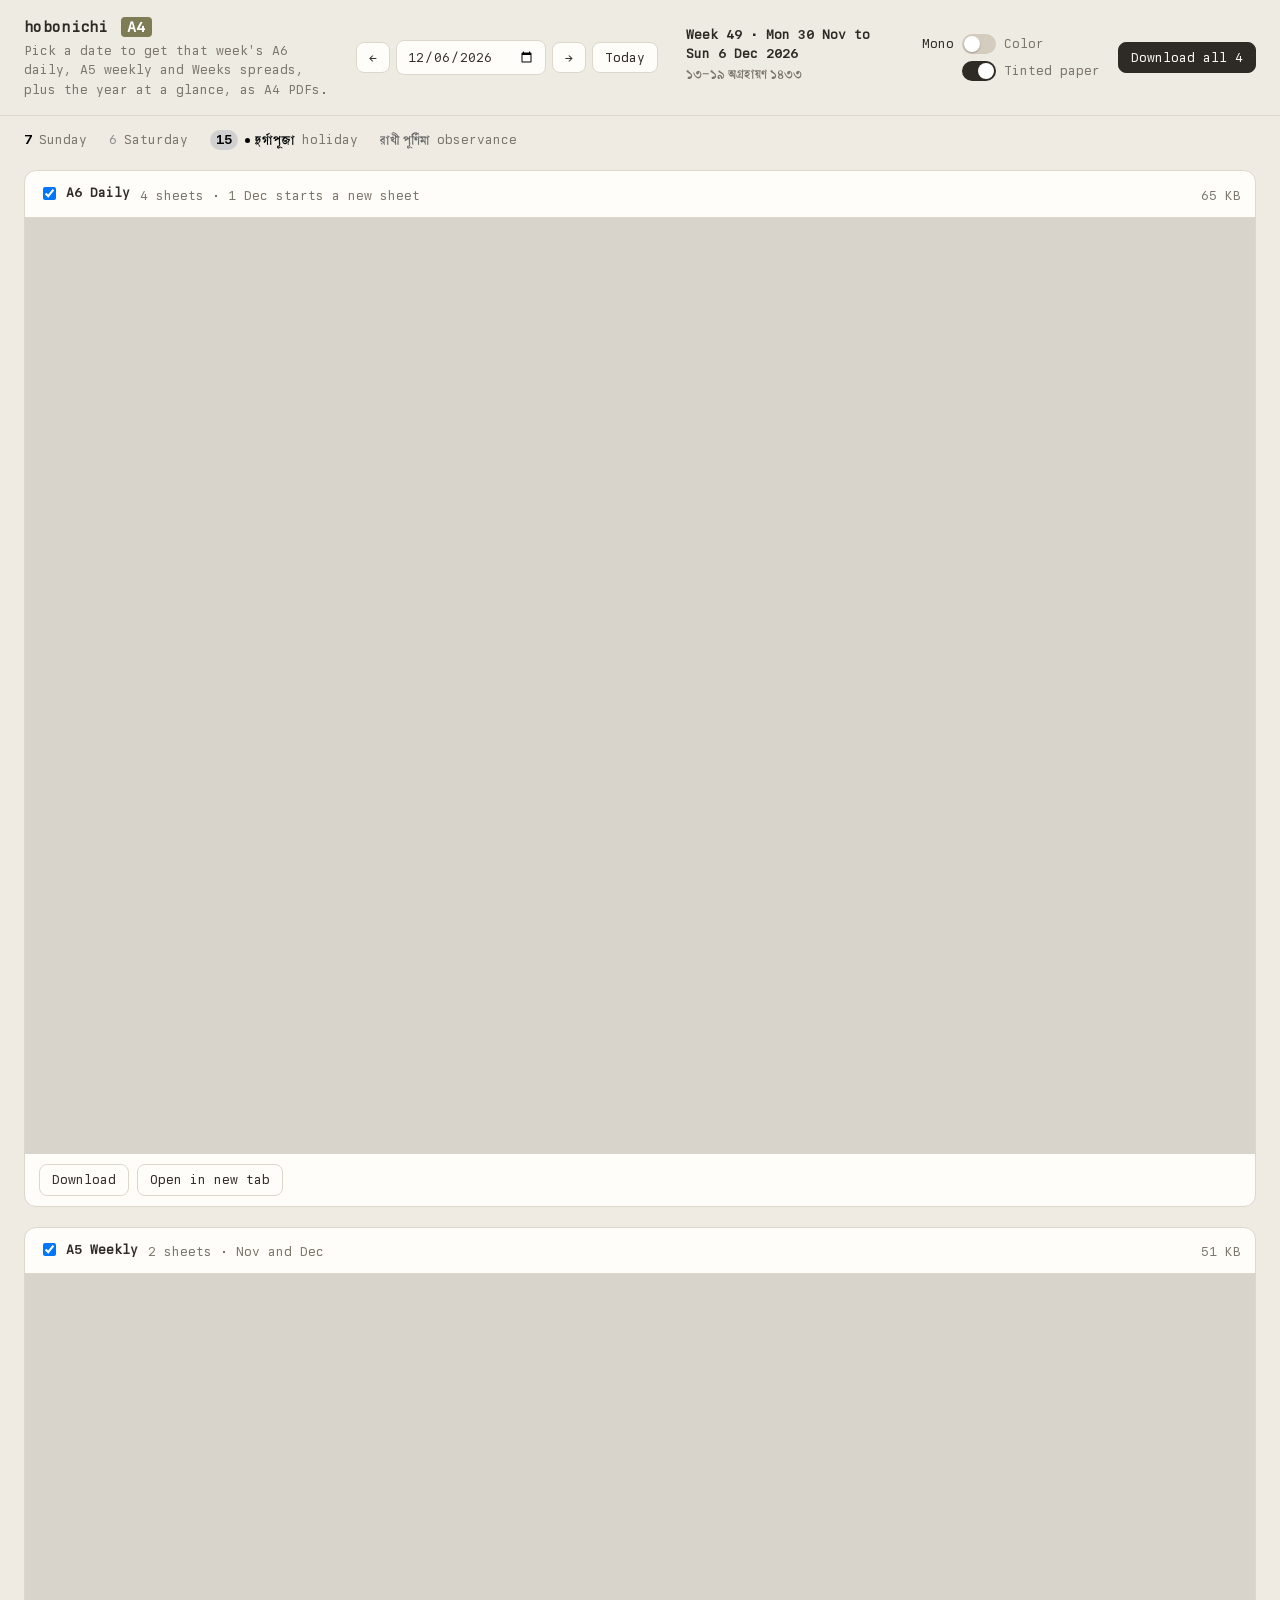
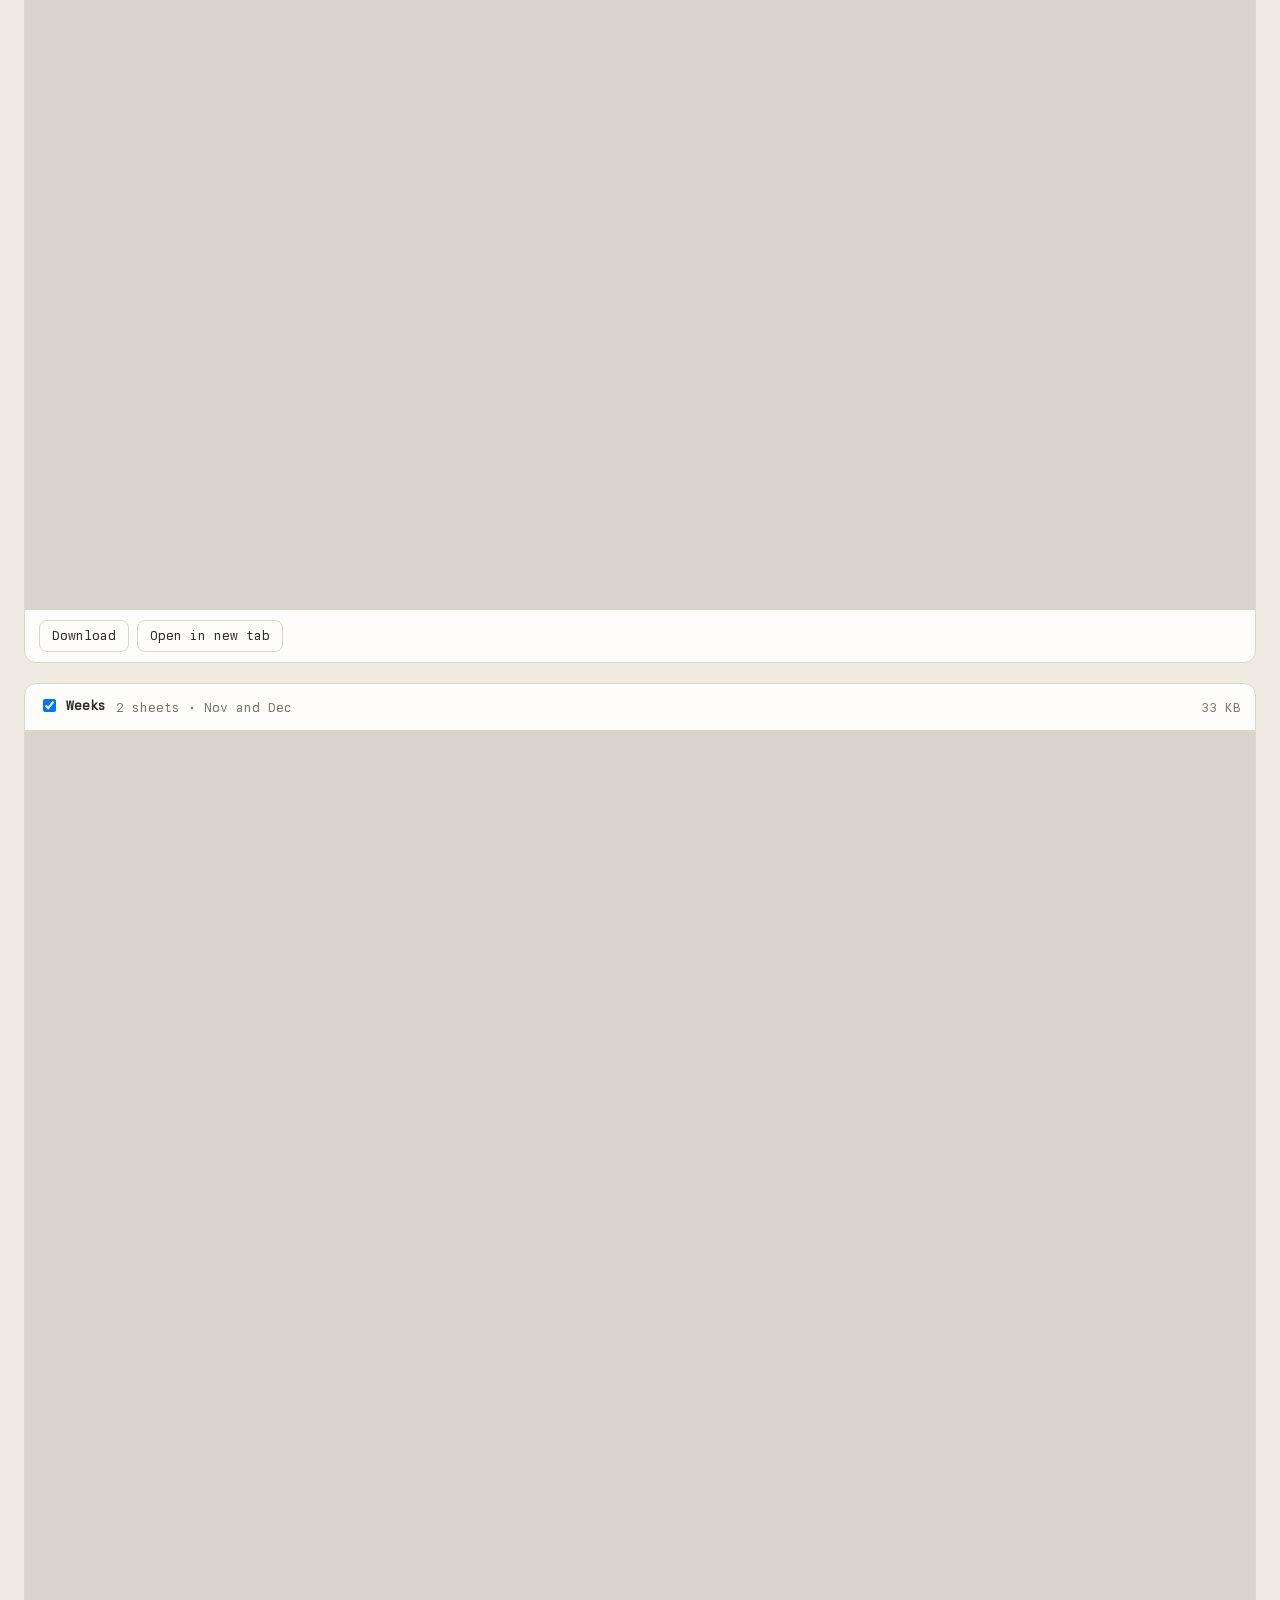
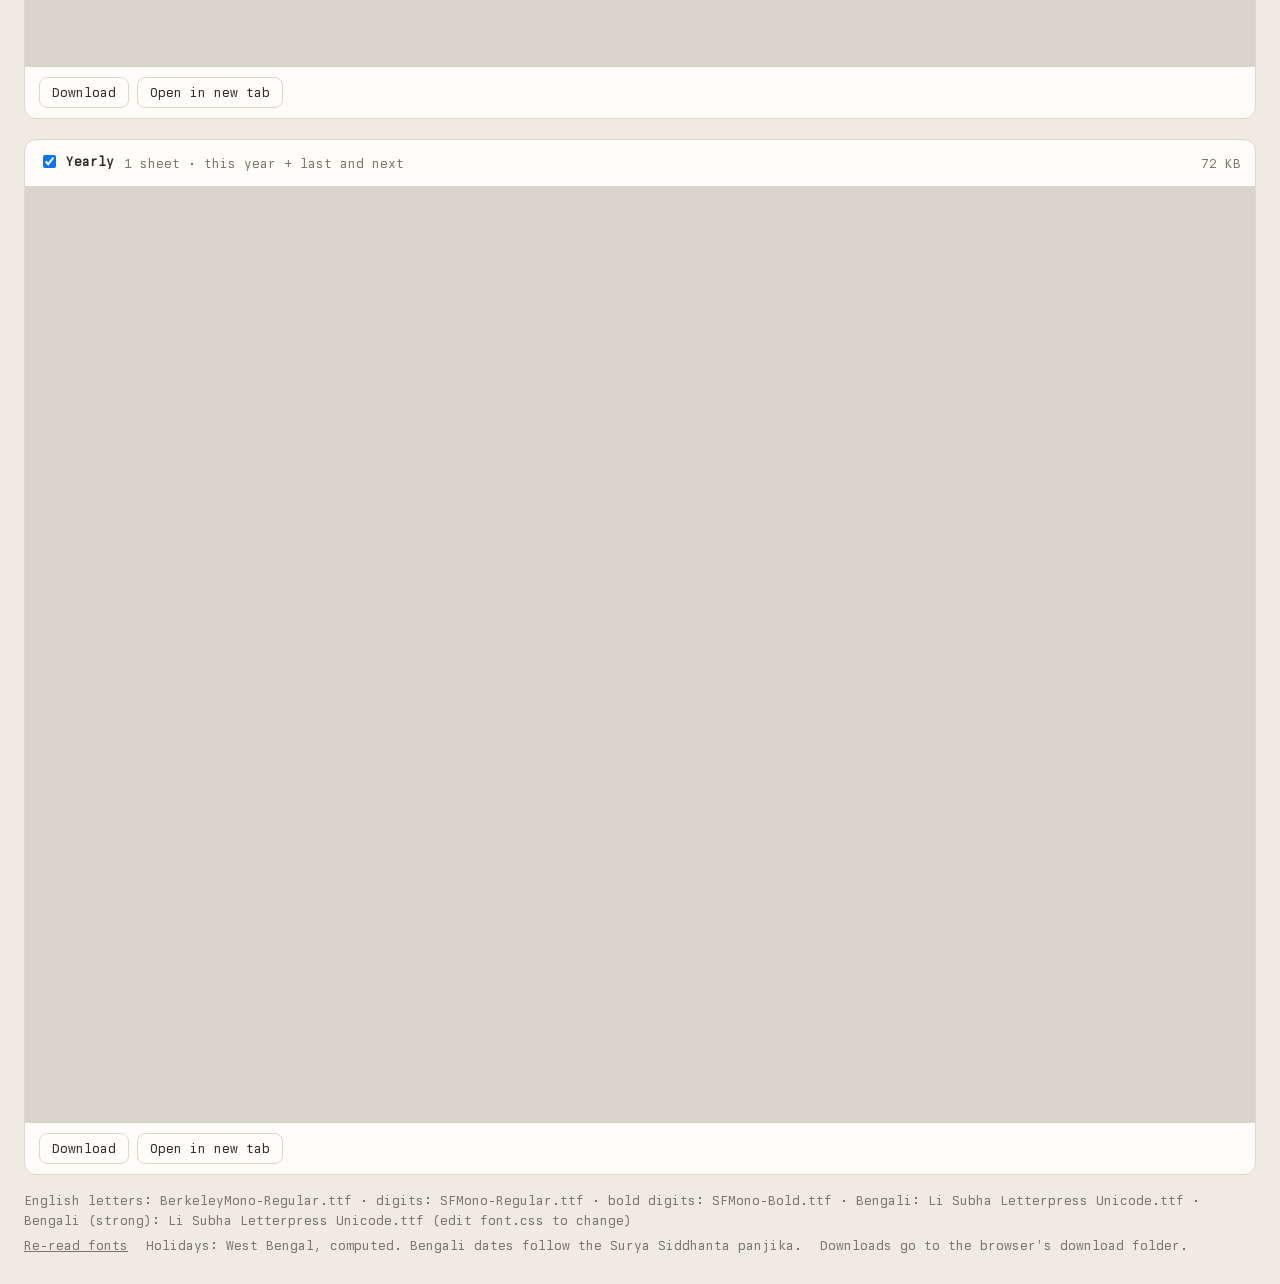
==== commit 8b07fd03: "month split works now" ====
--- a/hobinichi/index.html
+++ b/hobinichi/index.html
@@ -918,13 +918,43 @@
   }
 
   const weekMonth = (monday) => Cal.ymd(monday + 3); // the month a week belongs to (ISO rule)
+  // A week that runs into a new month is split into one part per month. The A5
+  // and Weeks spreads then print one sheet per part, and the days outside a
+  // sheet's part keep their grid but no date. `ctx.part` is null otherwise.
+  function monthParts(monday) {
+    const parts = [];
+    for (let k = 0; k < 7; k++) {
+      const n = monday + k, { y, m } = Cal.ymd(n), last = parts[parts.length - 1];
+      if (last && last.y === y && last.m === m) last.days.push(n);
+      else parts.push({ y, m, days: [n] });
+    }
+    return parts;
+  }
+  const sheetParts = (monday) => { const parts = monthParts(monday); return parts.length > 1 ? parts : [null]; };
+  const shows = (ctx, n) => !ctx.part || ctx.part.days.includes(n);
+  const sheetMonth = (monday, ctx) => ctx.part || weekMonth(monday);
+  const sheetDays = (monday, ctx) => (ctx.part ? ctx.part.days : [0, 1, 2, 3, 4, 5, 6].map((k) => monday + k));
+  // A6 daily: two days per sheet, Monday first. The 1st of a month always opens
+  // a sheet, so when the month before ends on a left page its right page stays
+  // empty. A lone left page at the end of the week gets a notes page.
+  function dailySheets(monday) {
+    const spots = [];
+    for (let k = 0; k < 7; k++) {
+      const n = monday + k;
+      if (k > 0 && Cal.ymd(n).d === 1 && spots.length % 2) spots.push(null);
+      spots.push(n);
+    }
+    const sheets = [];
+    for (let i = 0; i < spots.length; i += 2) sheets.push([spots[i], spots[i + 1] ?? null]);
+    return sheets;
+  }
   function bengaliMonthsOf(year, month) {
     const a = Cal.bengaliDate(Cal.dn(year, month, 1)).month;
     const b = Cal.bengaliDate(Cal.dn(year, month, Cal.daysInMonth(year, month))).month;
     return a === b ? Cal.BN_MONTHS[a] : `${Cal.BN_MONTHS[a]}–${Cal.BN_MONTHS[b]}`;
   }
-  function bangabdaOfWeek(monday) {
-    const a = Cal.bangabda(monday), b = Cal.bangabda(monday + 6);
+  function bangabdaOf(days) {
+    const a = Cal.bangabda(days[0]), b = Cal.bangabda(days[days.length - 1]);
     return a === b ? `${bnNum(a)} বঙ্গাব্দ` : `${bnNum(a)}–${bnNum(b)} বঙ্গাব্দ`;
   }
   const dayKind = (n) => {
@@ -1054,13 +1084,14 @@
     for (let k = 1; k <= (last ? 9 : 8); k++) pen.line(x + k * c, gt, x + k * c, gb, dot);
     pen.line(x, top, x, gb, { color: C.line, w: 0.7 });
 
-    // date box
-    const { d, wd } = Cal.ymd(n), kind = dayKind(n);
-    const fill = kind === 'sat' ? C.satFill : kind === 'rest' ? C.restFill : null;
+    // date box; on days that belong to the other month's sheet only its outline
+    const { d, wd } = Cal.ymd(n), kind = dayKind(n), blank = !shows(ctx, n);
+    const fill = blank ? null : kind === 'sat' ? C.satFill : kind === 'rest' ? C.restFill : null;
     pen.rect(x, top, 7 * c, 2 * c, { fill: C.paper });
     if (fill) pen.rect(x + 4 * c, top, 3 * c, 2 * c, { fill });
     pen.line(x + 4 * c, top, x + 4 * c, top + 2 * c, { color: C.box, w: 0.6 });
     pen.rect(x, top, 7 * c, 2 * c, { stroke: C.box, lw: 0.6 });
+    if (blank) return;
     pen.text(String(d), x + 2 * c, top + c, { size: 16, color: C.ink, align: 'center', valign: 'middle' });
     const fc = fill ? (kind === 'sat' ? C.satText : C.restText) : C.ink;
     const w1 = pen.measure(WD_BN[wd], 7.6, 'strong'), w2 = pen.measure(WD_EN[wd], 4.6), gap = 0.9;
@@ -1079,7 +1110,7 @@
   function drawA5Left(pen, monday, ctx) {
     const c = A5.c, C = palette(A5, ctx), gx = A5.gx, top = A5.top, gt = a5GridTop();
     if (ctx.tint) pen.rect(0, 0, HALF, SHEET_H, { fill: C.paper });
-    const thu = weekMonth(monday), wk = Cal.isoWeek(monday);
+    const thu = sheetMonth(monday, ctx), wk = Cal.isoWeek(monday);
     // info column
     const dot = { color: C.grid, w: 0.4, dot: c / 7 };
     grid(pen, gx, gt + 10 * c, 9, 38, c, dot);
@@ -1091,7 +1122,7 @@
     const gap1 = 3.45, gap2 = 4.3; // baseline to baseline, mm
     const b1 = mid - (cap(10.5) + gap1 + gap2) / 2 + cap(10.5);
     const w1 = pen.text(String(thu.y), gx, b1, { size: 10.5, color: C.accentText });
-    const w2 = pen.text(bangabdaOfWeek(monday), gx, b1 + gap1, { size: 7.4, font: 'strong', color: C.accentText });
+    const w2 = pen.text(bangabdaOf(sheetDays(monday, ctx)), gx, b1 + gap1, { size: 7.4, font: 'strong', color: C.accentText });
     const w3 = pen.text(`${Cal.ordinal(wk.week)} week`, gx, b1 + gap1 + gap2, { size: 7, color: C.accentText });
     const pad = (bandH - cap(35)) / 2;
     const room = right - pad - (gx + Math.max(w1, w2, w3) + 2.4);
@@ -1131,13 +1162,13 @@
     const g = WK.g, C = palette(WK, ctx), paper = C.paper, x0 = WK.lx, top = WK.top, rh = WK.rowCells * g;
     if (ctx.tint) pen.rect(0, 0, HALF, SHEET_H, { fill: paper });
     const lw = WK.labelCells * g, wx = x0 + lw, ww = WK.writeCells * g, xe = wx + ww;
-    const thu = weekMonth(monday), wk = Cal.isoWeek(monday);
+    const thu = sheetMonth(monday, ctx), wk = Cal.isoWeek(monday), days = sheetDays(monday, ctx);
 
     // header
     const hy = top - 3.4;
     let hx = x0 + pen.text(String(thu.m), x0, hy, { size: 15, color: C.ink }) + 3.2;
     hx += pen.text(`${MONTH_EN[thu.m - 1]} ${thu.y}`, hx, hy, { size: 6.4, color: C.ink }) + 3.2;
-    pen.text(`${bangabdaOfWeek(monday)}  ${bengaliMonthsOf(thu.y, thu.m)}`, hx, hy, { size: 6.8, font: 'bengali', color: C.ink });
+    pen.text(`${bangabdaOf(days)}  ${bengaliMonthsOf(thu.y, thu.m)}`, hx, hy, { size: 6.8, font: 'bengali', color: C.ink });
     pen.text(`${Cal.ordinal(wk.week)} WEEK`, xe, hy, { size: 6.4, color: C.ink, align: 'right' });
 
     // faint writing grid
@@ -1156,6 +1187,7 @@
 
     for (let k = 0; k < 7; k++) {
       const n = monday + k, yy = top + k * rh, cx = x0 + lw / 2;
+      if (!shows(ctx, n)) continue; // the other month's sheet has this day
       const { d, wd } = Cal.ymd(n), kind = dayKind(n), rest = kind === 'rest';
       // colour: rest days and Saturdays in their colour; monochrome: tags carry it
       const col = rest ? C.rest : kind === 'sat' && !C.tags ? C.sat : C.ink;
@@ -1179,9 +1211,11 @@
       }
     }
 
-    // today's words (attribution continues on the right page)
-    const weekEvents = [0, 1, 2, 3, 4, 5, 6].flatMap((k) => Cal.eventsOn(monday + k));
-    const q = Quotes.quoteFor(monday + 2, weekEvents);
+    // today's words (attribution continues on the right page). The second
+    // sheet of a split week gets a different quote from the first.
+    const pick = ctx.part ? days[Math.floor((days.length - 1) / 2)] : monday + 2;
+    let q = Quotes.quoteFor(pick, days.flatMap((n) => Cal.eventsOn(n)));
+    for (let i = 1; q === ctx.avoid && i < 50; i++) q = Quotes.quoteFor(pick + i);
     const qy = top + 7 * rh + 6.0;
     q.t.slice(0, 4).forEach((t, i) => pen.text(t, x0, qy + i * 4.4, { size: 8.4, font: 'bengali', color: C.ink, maxW: xe - x0 }));
     ctx.quote = q;
@@ -1194,7 +1228,7 @@
     const xe = x0 + WK.rightCells * g, ye = top + rows * g;
     grid(pen, x0, top, WK.rightCells, rows, g, { color: C.grid, w: 0.46, dot: g / 6 });
     pen.line(x0 + 6 * g, top, x0 + 6 * g, ye, { color: C.line, w: 0.6 });
-    const thu = weekMonth(monday);
+    const thu = sheetMonth(monday, ctx);
     // month index tab
     const ty = top + 2 * g + (thu.m - 1) * 2.5 * g, tx = xe - 0.8 * g;
     pen.rect(tx, ty, HALF - tx + 3, 2.5 * g, { fill: C.accent });
@@ -1334,36 +1368,41 @@
 
   async function buildDaily(monday, fontBytes, opts = {}) {
     const { doc, fonts } = await newDoc(fontBytes, `A6 Daily — ${weekTitle(monday)}`);
-    const s = HALF / DAILY.W;
-    for (let k = 0; k < 4; k++) {
+    const s = HALF / DAILY.W, base = { tint: opts.tint, mono: opts.mono };
+    for (const [left, right] of dailySheets(monday)) {
       const page = addSheet(doc);
       const [L1, R1] = halves(page, fonts, s, DAILY.H);
-      const left = monday + 2 * k, right = left + 1;
-      const spread = k < 3 ? [left, right] : [left];
-      drawDaily(L1, left, 'left', { tint: opts.tint, mono: opts.mono });
-      if (k < 3) drawDaily(R1, right, 'right', { tint: opts.tint, mono: opts.mono, circle: spread });
-      else drawDaily(R1, left, 'right', { tint: opts.tint, mono: opts.mono, circle: spread, notes: true });
+      drawDaily(L1, left, 'left', base);
+      if (right != null) drawDaily(R1, right, 'right', { ...base, circle: [left, right] });
+      else drawDaily(R1, left, 'right', { ...base, circle: [left], notes: true });
       foldMarks(page, fonts);
     }
     return doc.save();
   }
   async function buildA5(monday, fontBytes, opts = {}) {
     const { doc, fonts } = await newDoc(fontBytes, `A5 Weekly — ${weekTitle(monday)}`);
-    const page = addSheet(doc);
-    const [L1, R1] = halves(page, fonts);
-    drawA5Left(L1, monday, { tint: opts.tint, mono: opts.mono });
-    drawA5Right(R1, monday, { tint: opts.tint, mono: opts.mono });
-    foldMarks(page, fonts);
+    for (const part of sheetParts(monday)) {
+      const page = addSheet(doc);
+      const [L1, R1] = halves(page, fonts);
+      const ctx = { tint: opts.tint, mono: opts.mono, part };
+      drawA5Left(L1, monday, ctx);
+      drawA5Right(R1, monday, ctx);
+      foldMarks(page, fonts);
+    }
     return doc.save();
   }
   async function buildWeeks(monday, fontBytes, opts = {}) {
     const { doc, fonts } = await newDoc(fontBytes, `Weeks — ${weekTitle(monday)}`);
-    const page = addSheet(doc);
-    const [L1, R1] = halves(page, fonts);
-    const ctx = { tint: opts.tint, mono: opts.mono };
-    drawWeeksLeft(L1, monday, ctx);
-    drawWeeksRight(R1, monday, ctx);
-    foldMarks(page, fonts);
+    let avoid = null;
+    for (const part of sheetParts(monday)) {
+      const page = addSheet(doc);
+      const [L1, R1] = halves(page, fonts);
+      const ctx = { tint: opts.tint, mono: opts.mono, part, avoid };
+      drawWeeksLeft(L1, monday, ctx);
+      drawWeeksRight(R1, monday, ctx);
+      foldMarks(page, fonts);
+      avoid = ctx.quote;
+    }
     return doc.save();
   }
 
@@ -1377,7 +1416,7 @@
     return doc.save();
   }
 
-  global.Planner = { buildDaily, buildA5, buildWeeks, buildYearly, weekTitle, fontInfo, bnNum, WD_BN, MON_EN };
+  global.Planner = { buildDaily, buildA5, buildWeeks, buildYearly, weekTitle, fontInfo, monthParts, dailySheets, bnNum, WD_BN, MON_EN };
 })(typeof window !== 'undefined' ? window : globalThis);
 </script>
 <script>
@@ -1669,6 +1708,18 @@
       }
     }
     list.hidden = !list.children.length;
+
+    // card subtitles: a week that runs into a new month prints a sheet per month
+    const parts = Planner.monthParts(monday), sheets = Planner.dailySheets(monday);
+    const split = parts.length > 1, months = parts.map((p) => MON[p.m - 1]).join(' and ');
+    const gap = sheets.some(([, right], i) => right == null && i < sheets.length - 1);
+    const first = split && Cal.ymd(parts[1].days[0]);
+    const meta = {
+      daily: `${sheets.length} sheets · ${gap ? `${first.d} ${MON[first.m - 1]} starts a new sheet` : 'Mon to Sun + notes'}`,
+      a5: split ? `2 sheets · ${months}` : '1 sheet · actual A5 size',
+      weeks: split ? `2 sheets · ${months}` : '1 sheet · week + memo',
+    };
+    for (const [key, text] of Object.entries(meta)) $(`.card[data-kind="${key}"] .meta`).textContent = text;
   }
 
   // ---- building & previews -------------------------------------------------
